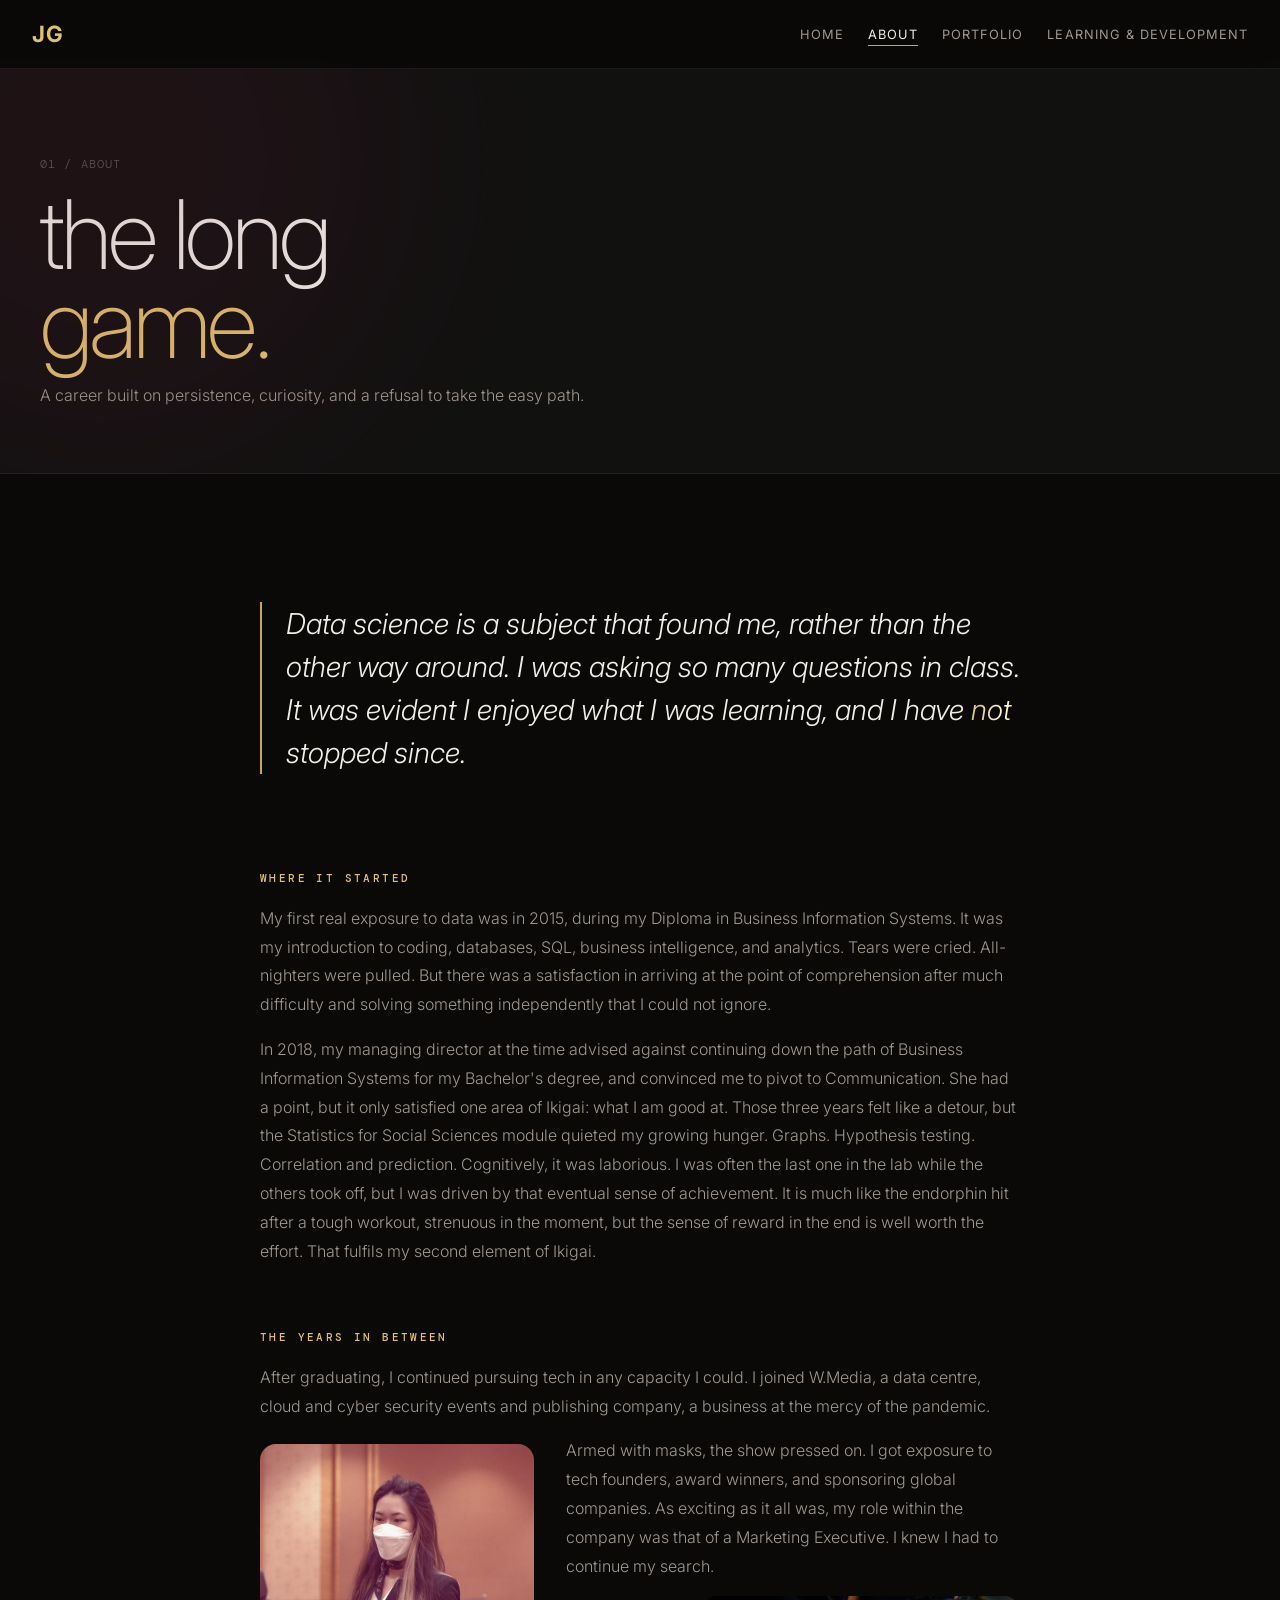
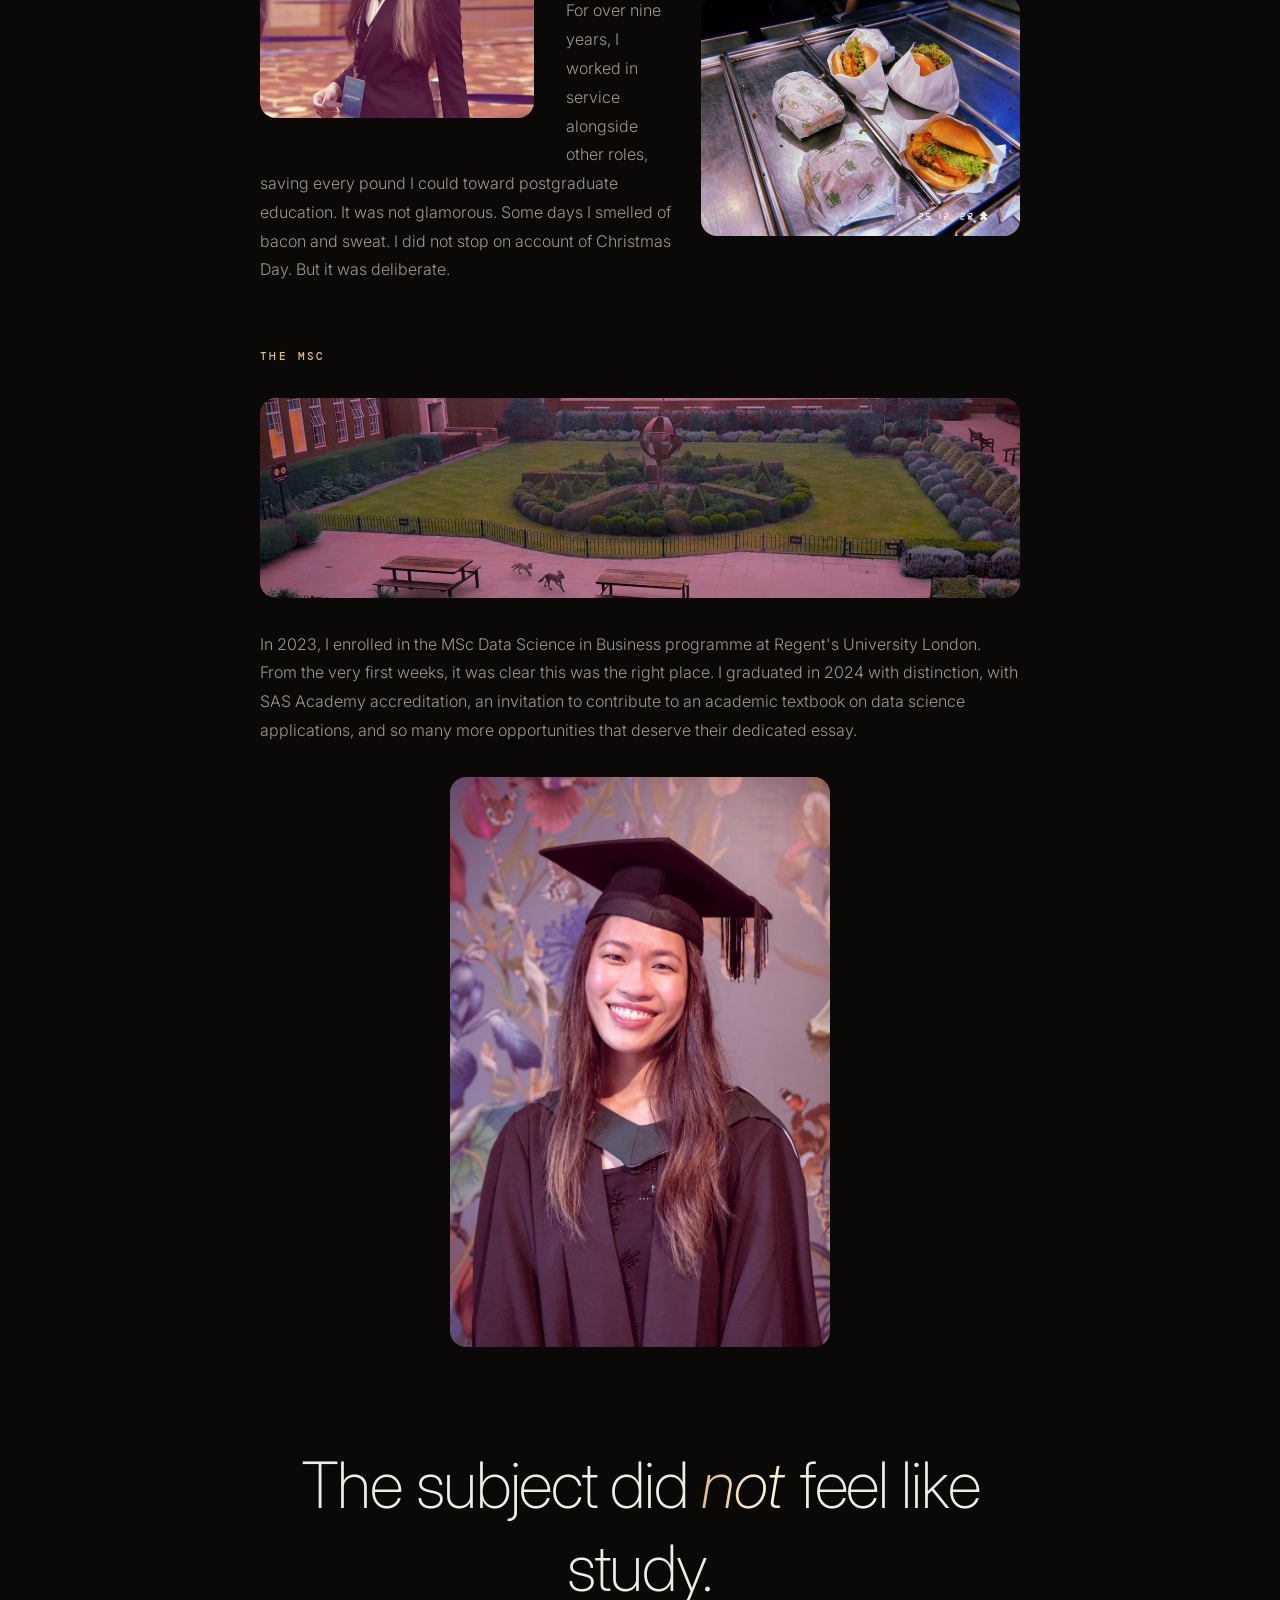
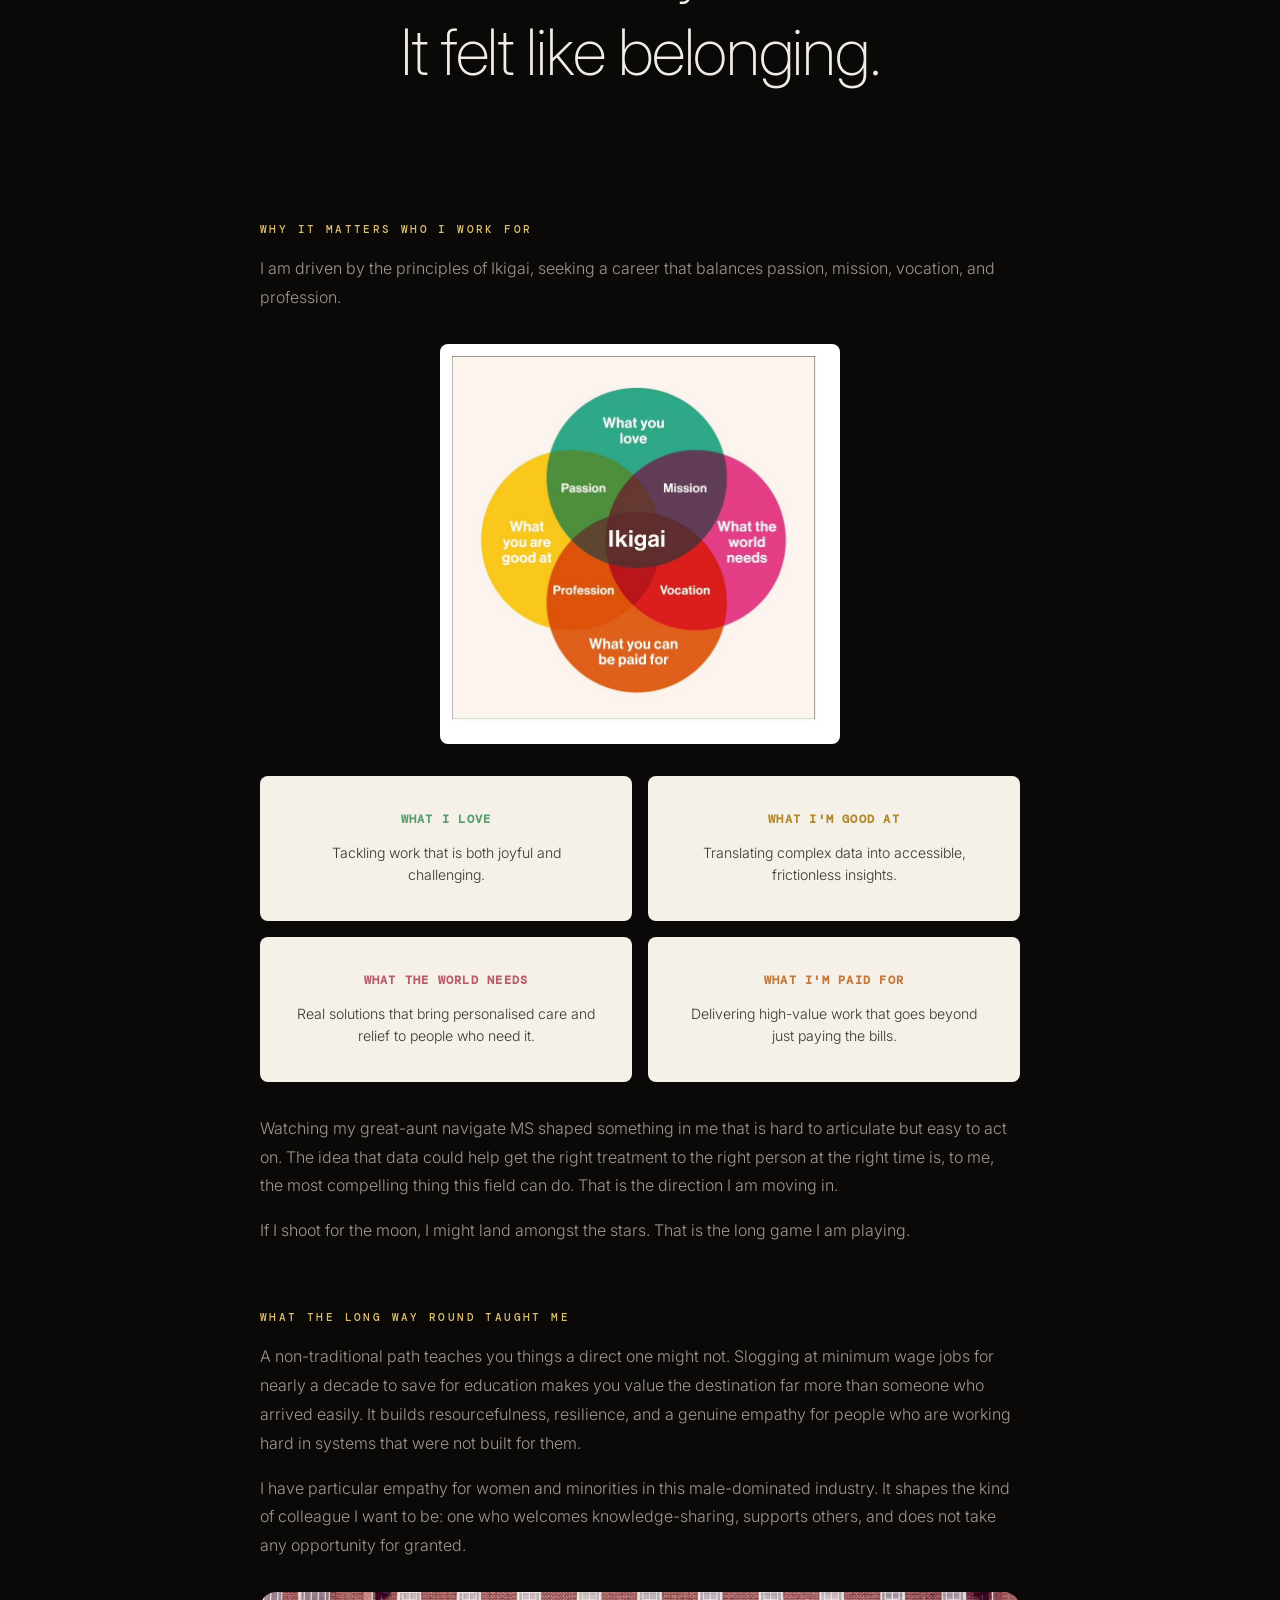
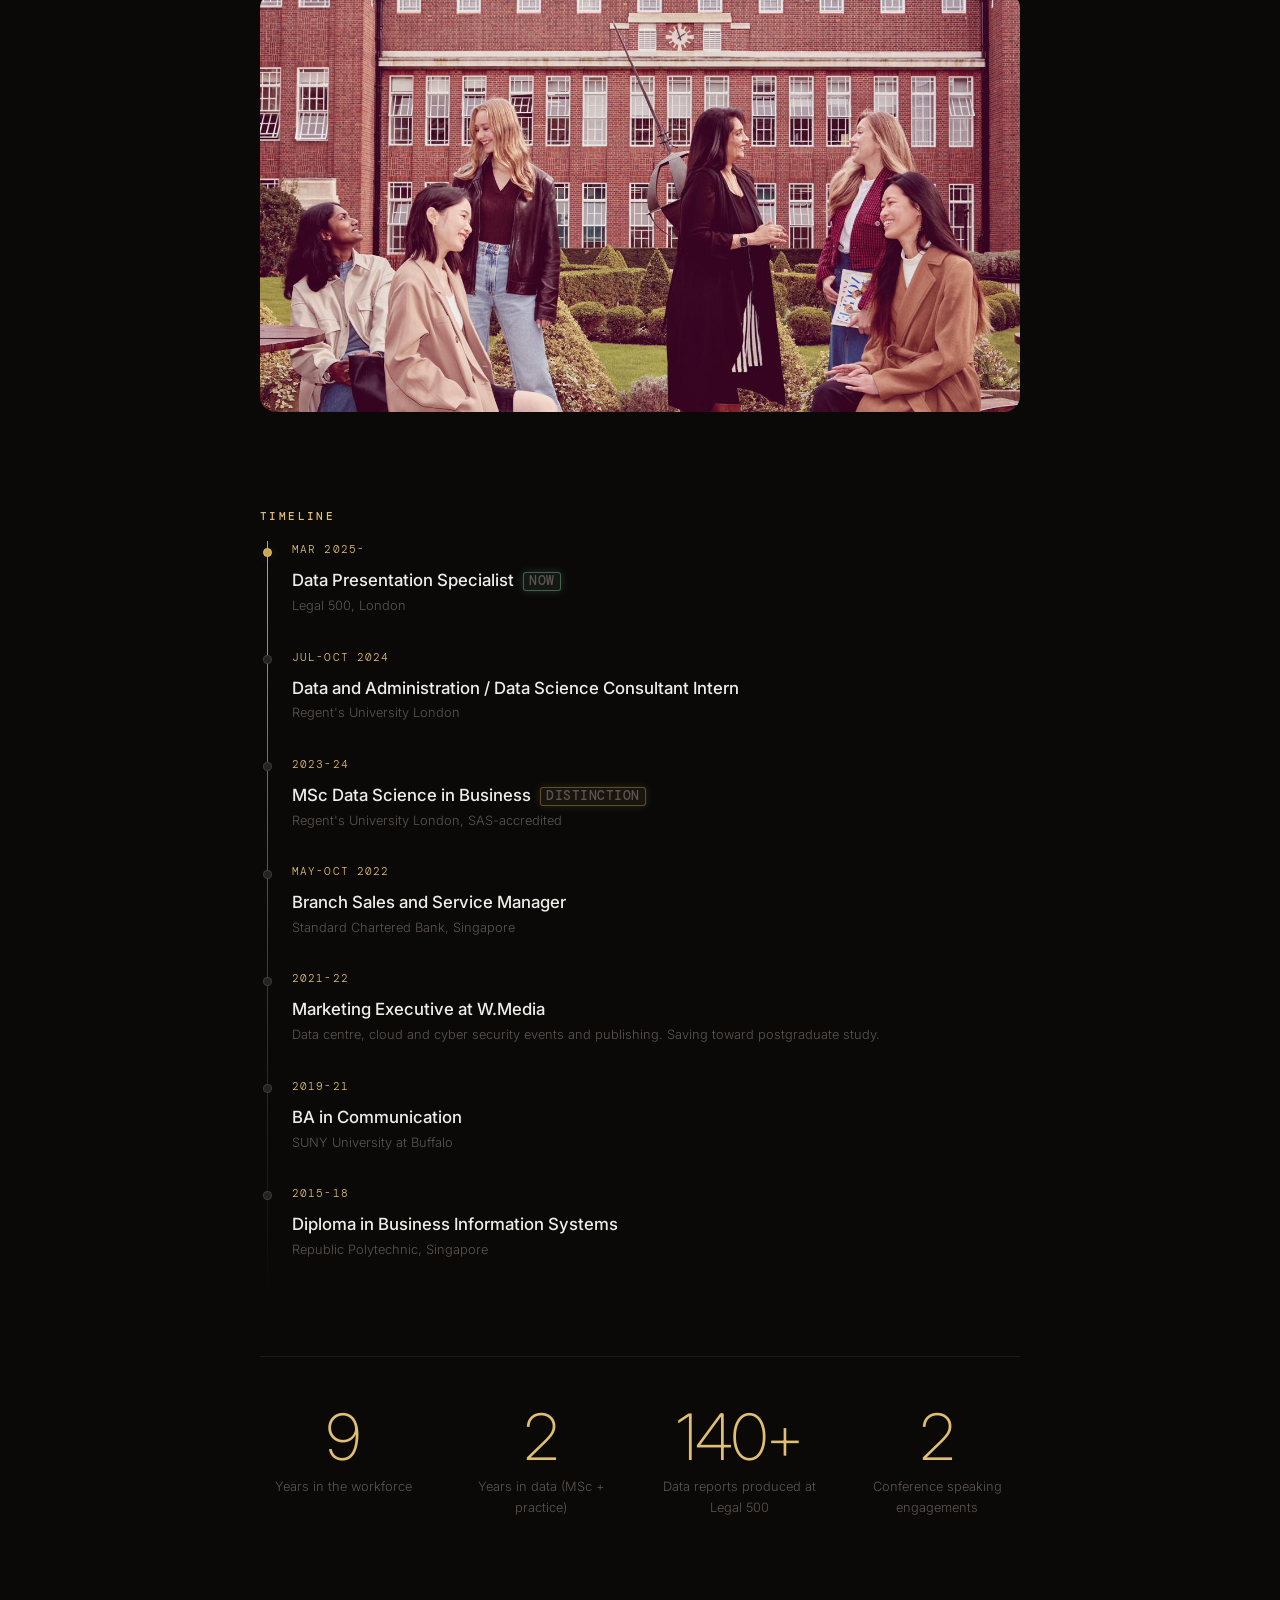
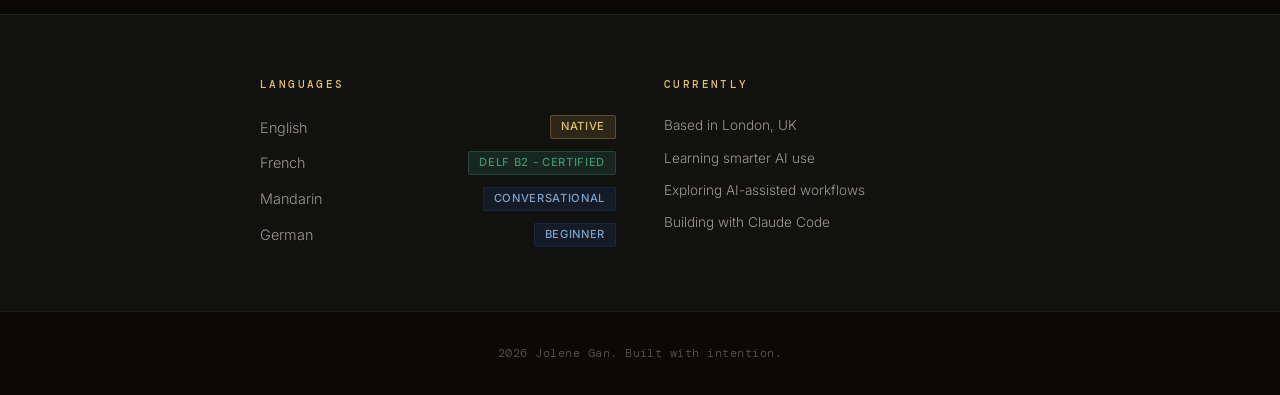
==== about.html @ 8e738ce3 "Restyle About page: cinematic refinements to headings, pull quote, timeline, stats, and progress bar" ====
<!DOCTYPE html>
<html lang="en">
<head>
  <meta charset="UTF-8" />
  <meta name="viewport" content="width=device-width, initial-scale=1.0" />
  <title>About - Jolene Gan</title>
  <link rel="preconnect" href="https://fonts.googleapis.com" />
  <link rel="preconnect" href="https://fonts.gstatic.com" crossorigin />
  <link href="https://fonts.googleapis.com/css2?family=Inter:wght@300;400;500;600&family=DM+Mono:wght@300;400;500&display=swap" rel="stylesheet" />
  <link rel="stylesheet" href="css/global.css" />
  <link rel="stylesheet" href="css/about.css" />
  <link rel="stylesheet" href="css/animations.css" />
</head>
<body>
  <div class="scroll-progress" id="scrollProgress"></div>
  <nav class="nav">
    <a href="index.html" class="nav-logo">JG</a>
    <ul class="nav-links">
      <li><a href="index.html" class="nav-link">Home</a></li>
      <li><a href="about.html" class="nav-link active">About</a></li>
      <li><a href="portfolio.html" class="nav-link">Portfolio</a></li>
      <li><a href="learning.html" class="nav-link">Learning &amp; Development</a></li>
    </ul>
    <button class="nav-toggle" aria-label="Toggle menu">
      <span></span><span></span><span></span>
    </button>
  </nav>

  <main class="about-main">

    <header class="page-header">
      <div class="page-header-inner">
        <p class="page-eyebrow">01 / About</p>
        <h1 class="page-title">The long<br/><em>game.</em></h1>
        <p class="page-subtitle">A career built on persistence, curiosity, and a refusal to take the easy path.</p>
      </div>
    </header>

    <section class="story">
      <div class="story-inner">

        <div class="story-block story-block--lead">
          <p class="story-text story-text--large">
            Data science is a subject that found me, rather than the other way around.
            I was asking so many questions in class. It was evident I enjoyed what I was learning,
            and I have <em class="story-em story-em--shimmer">not</em> stopped since.
          </p>
        </div>

        <div class="story-block">
          <div class="story-label">Where it started</div>
          <p class="story-text">
            My first real exposure to data was in 2015, during my Diploma in Business Information Systems. It was my introduction to coding, databases, SQL,
            business intelligence, and analytics. Tears were cried. All-nighters were pulled. But there
            was a satisfaction in arriving at the point of comprehension after much difficulty and solving
            something independently that I could not ignore.
          </p>
          <p class="story-text">
            In 2018, my managing director at the time advised against continuing down the path of
            Business Information Systems for my Bachelor's degree, and convinced me to pivot to
            Communication. She had a point, but it only satisfied one area of Ikigai: what I am good at.
            Those three years felt like a detour, but the Statistics for Social Sciences module quieted my
            growing hunger. <span class="text-wave"><span class="tw-word"><span style="--i:0">G</span><span style="--i:1">r</span><span style="--i:2">a</span><span style="--i:3">p</span><span style="--i:4">h</span><span style="--i:5">s</span><span style="--i:6">.</span></span> <span class="tw-word"><span style="--i:7">H</span><span style="--i:8">y</span><span style="--i:9">p</span><span style="--i:10">o</span><span style="--i:11">t</span><span style="--i:12">h</span><span style="--i:13">e</span><span style="--i:14">s</span><span style="--i:15">i</span><span style="--i:16">s</span></span> <span class="tw-word"><span style="--i:17">t</span><span style="--i:18">e</span><span style="--i:19">s</span><span style="--i:20">t</span><span style="--i:21">i</span><span style="--i:22">n</span><span style="--i:23">g</span><span style="--i:24">.</span></span> <span class="tw-word"><span style="--i:25">C</span><span style="--i:26">o</span><span style="--i:27">r</span><span style="--i:28">r</span><span style="--i:29">e</span><span style="--i:30">l</span><span style="--i:31">a</span><span style="--i:32">t</span><span style="--i:33">i</span><span style="--i:34">o</span><span style="--i:35">n</span></span> <span class="tw-word"><span style="--i:36">a</span><span style="--i:37">n</span><span style="--i:38">d</span></span> <span class="tw-word"><span style="--i:39">p</span><span style="--i:40">r</span><span style="--i:41">e</span><span style="--i:42">d</span><span style="--i:43">i</span><span style="--i:44">c</span><span style="--i:45">t</span><span style="--i:46">i</span><span style="--i:47">o</span><span style="--i:48">n</span><span style="--i:49">.</span></span></span> Cognitively, it was
            laborious. I was often the last one in the lab while the others took off, but I was driven
            by that eventual sense of achievement. It is much like the endorphin hit after a tough
            workout, strenuous in the moment, but the sense of reward in the end is well worth the effort.
            That fulfils my second element of Ikigai.
          </p>
        </div>

        <div class="story-block">
          <div class="story-label">The years in between</div>
          <p class="story-text">
            After graduating, I continued pursuing tech in any capacity I could. I joined W.Media,
            a data centre, cloud and cyber security events and publishing company, a business at the
            mercy of the pandemic.
          </p>

          <figure class="story-img story-img--half story-img--left">
            <img src="media/about/ls8-datacenter-summit.jpg"
                 alt="Jolene Gan at a data centre summit, wearing a mask, 2021" />
          </figure>

          <p class="story-text">
            Armed with masks, the show pressed on. I got exposure to tech founders, award winners,
            and sponsoring global companies. As exciting as it all was, my role within the company
            was that of a Marketing Executive. I knew I had to continue my search.
          </p>
          <figure class="story-img story-img--natural">
            <img src="media/about/ls9-shake-shack.jpg"
                 alt="Shake Shack burgers on display in the window" />
          </figure>
          <p class="story-text">
            For over nine years, I worked in service alongside other roles, saving every pound I could
            toward postgraduate education. It was not glamorous. Some days I smelled of bacon and sweat.
            I did not stop on account of Christmas Day. But it was deliberate.
          </p>
        </div>

        <div class="story-block">
          <div class="story-label">The MSc</div>

          <figure class="story-img story-img--full story-img--campus">
            <img src="media/about/ls10-regents-foxes.png"
                 alt="Regent's University London campus" />
          </figure>

          <p class="story-text">
            In 2023, I enrolled in the MSc Data Science in Business programme at Regent's University
            London. From the very first weeks, it was clear this was the right place. I graduated in
            2024 with distinction, with SAS Academy accreditation, an invitation to contribute to an
            academic textbook on data science applications, and so many more opportunities that deserve
            their dedicated essay.
          </p>

          <figure class="story-img story-img--portrait story-img--center">
            <img src="media/about/ls6-graduation.png"
                 alt="Jolene Gan at graduation, Regent's University London" />
          </figure>

          <p class="story-text story-text--pull">
            The subject did <em class="story-em story-em--shimmer">not</em> feel like study.<br/>
            It felt like belonging.
          </p>
        </div>

        <div class="story-block">
          <div class="story-label">Why it matters who I work for</div>
          <p class="story-text">
            I am driven by the principles of Ikigai, seeking a career that balances passion, mission,
            vocation, and profession.
          </p>

          <figure class="story-img story-img--diagram">
            <img src="media/about/ls7-ikigai.png"
                 alt="Ikigai venn diagram: the intersection of what you love, what you are good at, what the world needs, and what you can be paid for" />
          </figure>

          <div class="ikigai-grid">
            <div class="ikigai-item">
              <span class="ikigai-label">What I love</span>
              <span class="ikigai-desc">Tackling work that is both joyful and challenging.</span>
            </div>
            <div class="ikigai-item">
              <span class="ikigai-label">What I'm good at</span>
              <span class="ikigai-desc">Translating complex data into accessible, frictionless insights.</span>
            </div>
            <div class="ikigai-item">
              <span class="ikigai-label">What the world needs</span>
              <span class="ikigai-desc">Real solutions that bring personalised care and relief to people who need it.</span>
            </div>
            <div class="ikigai-item">
              <span class="ikigai-label">What I'm paid for</span>
              <span class="ikigai-desc">Delivering high-value work that goes beyond just paying the bills.</span>
            </div>
          </div>

          <p class="story-text">
            Watching my great-aunt navigate MS shaped something in me that is hard to articulate but
            easy to act on. The idea that data could help get the right treatment to the right person
            at the right time is, to me, the most compelling thing this field can do. That is the
            direction I am moving in.
          </p>
          <p class="story-text">
            If I shoot for the moon, I might land amongst the stars. That is the long game I am playing.
          </p>
        </div>

        <div class="story-block">
          <div class="story-label">What the long way round taught me</div>
          <p class="story-text">
            A non-traditional path teaches you things a direct one might not. Slogging at minimum wage
            jobs for nearly a decade to save for education makes you value the destination far more than
            someone who arrived easily. It builds resourcefulness, resilience, and a genuine empathy for
            people who are working hard in systems that were not built for them.
          </p>
          <p class="story-text">
            I have particular empathy for women and minorities in this male-dominated industry. It shapes
            the kind of colleague I want to be: one who welcomes knowledge-sharing, supports others, and
            does not take any opportunity for granted.
          </p>

          <figure class="story-img story-img--full">
            <img src="media/about/ls5-lifestyle-group.jpg"
                 alt="Jolene Gan with colleagues at Regent's University London" />
          </figure>
        </div>

        <!-- Timeline -->
        <div class="story-block">
          <div class="story-label">Timeline</div>
          <div class="timeline">
            <div class="timeline-item timeline-item--current">
              <span class="timeline-year">Mar 2025-</span>
              <div class="timeline-content">
                <strong>Data Presentation Specialist <span class="timeline-badge timeline-badge--now">now</span></strong>
                <span>Legal 500, London</span>
              </div>
            </div>
            <div class="timeline-item">
              <span class="timeline-year">Jul-Oct 2024</span>
              <div class="timeline-content">
                <strong>Data and Administration / Data Science Consultant Intern</strong>
                <span>Regent's University London</span>
              </div>
            </div>
            <div class="timeline-item">
              <span class="timeline-year">2023-24</span>
              <div class="timeline-content">
                <strong>MSc Data Science in Business <span class="timeline-badge timeline-badge--distinction">distinction</span></strong>
                <span>Regent's University London, SAS-accredited</span>
              </div>
            </div>
            <div class="timeline-item">
              <span class="timeline-year">May-Oct 2022</span>
              <div class="timeline-content">
                <strong>Branch Sales and Service Manager</strong>
                <span>Standard Chartered Bank, Singapore</span>
              </div>
            </div>
            <div class="timeline-item">
              <span class="timeline-year">2021-22</span>
              <div class="timeline-content">
                <strong>Marketing Executive at W.Media</strong>
                <span>Data centre, cloud and cyber security events and publishing. Saving toward postgraduate study.</span>
              </div>
            </div>
            <div class="timeline-item">
              <span class="timeline-year">2019-21</span>
              <div class="timeline-content">
                <strong>BA in Communication</strong>
                <span>SUNY University at Buffalo</span>
              </div>
            </div>
            <div class="timeline-item">
              <span class="timeline-year">2015-18</span>
              <div class="timeline-content">
                <strong>Diploma in Business Information Systems</strong>
                <span>Republic Polytechnic, Singapore</span>
              </div>
            </div>
          </div>
        </div>

        <!-- Stats -->
        <div class="about-stats">
          <div class="stat">
            <span class="stat-num">9</span>
            <span class="stat-label">Years in the workforce</span>
          </div>
          <div class="stat">
            <span class="stat-num">2</span>
            <span class="stat-label">Years in data (MSc + practice)</span>
          </div>
          <div class="stat">
            <span class="stat-num">140+</span>
            <span class="stat-label">Data reports produced at Legal 500</span>
          </div>
          <div class="stat">
            <span class="stat-num">2</span>
            <span class="stat-label">Conference speaking engagements</span>
          </div>
        </div>

      </div>
    </section>

    <!-- Languages and Currently -->
    <section class="currently">
      <div class="currently-inner">
        <div class="currently-col">
          <h3 class="currently-title">Languages</h3>
          <ul class="lang-list">
            <li><span class="lang-name">English</span><span class="lang-level tag tag--gold">Native</span></li>
            <li><span class="lang-name">French</span><span class="lang-level tag tag--green lang-tooltip" data-tooltip="Diploma pending from Institut Français">DELF B2 - certified</span></li>
            <li><span class="lang-name">Mandarin</span><span class="lang-level tag tag--navy">Conversational</span></li>
            <li><span class="lang-name">German</span><span class="lang-level tag tag--navy">Beginner</span></li>
          </ul>
        </div>
        <div class="currently-col">
          <h3 class="currently-title">Currently</h3>
          <ul class="currently-list">
            <li>Based in London, UK</li>
            <li>Learning smarter AI use</li>
            <li>Exploring AI-assisted workflows</li>
            <li>Building with Claude Code</li>
          </ul>
        </div>
      </div>
    </section>

  </main>

  <footer class="footer">
    <p>2026 Jolene Gan. Built with intention.</p>
  </footer>

  <button id="returnToTop" aria-label="Return to top">↑</button>
  <script src="js/main.js"></script>
  <script>
    (function () {
      var bar = document.getElementById('scrollProgress');
      function updateProgress() {
        var scrollTop = window.scrollY || document.documentElement.scrollTop;
        var scrollHeight = document.documentElement.scrollHeight - document.documentElement.clientHeight;
        var pct = scrollHeight > 0 ? (scrollTop / scrollHeight) * 100 : 0;
        bar.style.width = pct + '%';
      }
      window.addEventListener('scroll', updateProgress, { passive: true });
      updateProgress();
    })();
  </script>
</body>
</html>
---- css/global.css ----
/* ============================================================
   JOLENE GAN - DESIGN SYSTEM
   Palette: Ruler Archetype
   Dark mode · Burgundy primary · Gold accent · Forest green tag
   ============================================================ */

:root {
  /* Core palette */
  --black:       #0a0908;
  --surface:     #111110;
  --surface-2:   #1a1917;
  --surface-3:   #242320;
  --border:      rgba(255,255,255,0.07);
  --border-mid:  rgba(255,255,255,0.12);

  /* Brand */
  --burgundy:    #7d1d3f;
  --burgundy-light: #a3274f;
  --burgundy-glow: rgba(125,29,63,0.25);
  --gold:        #c9a84c;
  --gold-light:  #e0c070;
  --gold-glow:   rgba(201,168,76,0.18);
  --green:       #2d6a4f;
  --green-light: #40916c;
  --navy:        #1b2a4a;

  /* Text */
  --text-primary:   #f0ede8;     /* warm cream */
  --text-secondary: #a09890;
  --text-muted:     #5c5550;
  --text-accent:    var(--gold-light);

  /* Typography */
  --font-display: 'Inter', system-ui, sans-serif;
  --font-body:    'Inter', system-ui, sans-serif;
  --font-mono:    'DM Mono', 'Courier New', monospace;

  /* Spacing scale */
  --sp-1: 0.25rem;
  --sp-2: 0.5rem;
  --sp-3: 0.75rem;
  --sp-4: 1rem;
  --sp-6: 1.5rem;
  --sp-8: 2rem;
  --sp-12: 3rem;
  --sp-16: 4rem;
  --sp-24: 6rem;

  /* Radius */
  --r-sm: 4px;
  --r-md: 8px;
  --r-lg: 16px;
  --r-xl: 24px;

  /* Transitions */
  --ease: cubic-bezier(0.4, 0, 0.2, 1);
  --t-fast: 150ms;
  --t-mid: 280ms;
  --t-slow: 500ms;
}

/* ── Reset ── */
*, *::before, *::after { box-sizing: border-box; margin: 0; padding: 0; }

html {
  scroll-behavior: smooth;
  -webkit-text-size-adjust: 100%;
}

body {
  background: var(--black);
  color: var(--text-primary);
  font-family: var(--font-body);
  font-size: 1rem;
  line-height: 1.6;
  font-weight: 300;
  overflow-x: hidden;
}

img, video { max-width: 100%; display: block; }
a { color: inherit; text-decoration: none; }
ul { list-style: none; }
button { cursor: pointer; border: none; background: none; font-family: inherit; }

/* ── Typography ── */
h1, h2, h3, h4 {
  font-family: var(--font-display);
  font-weight: 300;
  line-height: 1.1;
  letter-spacing: -0.03em;
  text-transform: lowercase;
}

/* ── Scrollbar ── */
::-webkit-scrollbar { width: 4px; }
::-webkit-scrollbar-track { background: var(--black); }
::-webkit-scrollbar-thumb { background: var(--burgundy); border-radius: 2px; }

/* ── Navigation ── */
.nav {
  position: fixed;
  top: 0; left: 0; right: 0;
  z-index: 100;
  display: flex;
  align-items: center;
  justify-content: space-between;
  padding: var(--sp-4) var(--sp-8);
  background: rgba(10, 9, 8, 0.85);
  backdrop-filter: blur(16px);
  -webkit-backdrop-filter: blur(16px);
  border-bottom: 1px solid var(--border);
}

.nav-logo {
  font-family: var(--font-display);
  font-size: 1.4rem;
  font-weight: 700;
  color: var(--gold-light);
  letter-spacing: 0.05em;
}

.nav-links {
  display: flex;
  gap: var(--sp-6);
}

.nav-link {
  font-size: 0.8rem;
  font-weight: 400;
  letter-spacing: 0.08em;
  text-transform: uppercase;
  color: var(--text-secondary);
  transition: color var(--t-fast) var(--ease);
  position: relative;
}

.nav-link::after {
  content: '';
  position: absolute;
  bottom: -4px; left: 0; right: 0;
  height: 1px;
  background: var(--gold);
  transform: scaleX(0);
  transform-origin: left;
  transition: transform var(--t-mid) var(--ease);
}

.nav-link:hover,
.nav-link.active {
  color: var(--text-primary);
}
.nav-link:hover::after,
.nav-link.active::after {
  transform: scaleX(1);
}

.nav-toggle {
  display: none;
  flex-direction: column;
  gap: 5px;
  padding: var(--sp-2);
}
.nav-toggle span {
  display: block;
  width: 22px;
  height: 1.5px;
  background: var(--text-primary);
  transition: transform var(--t-mid) var(--ease), opacity var(--t-mid) var(--ease);
}

/* ── Buttons ── */
.btn {
  display: inline-flex;
  align-items: center;
  gap: var(--sp-2);
  padding: var(--sp-3) var(--sp-6);
  font-family: var(--font-body);
  font-size: 0.82rem;
  font-weight: 500;
  letter-spacing: 0.06em;
  text-transform: uppercase;
  border-radius: var(--r-sm);
  transition: all var(--t-mid) var(--ease);
}

.btn--primary {
  background: var(--burgundy);
  color: var(--text-primary);
  border: 1px solid var(--burgundy-light);
}
.btn--primary:hover {
  background: var(--burgundy-light);
  box-shadow: 0 0 24px var(--burgundy-glow);
  transform: translateY(-1px);
}

.btn--ghost {
  background: transparent;
  color: var(--text-secondary);
  border: 1px solid var(--border-mid);
}
.btn--ghost:hover {
  color: var(--text-primary);
  border-color: var(--gold);
  box-shadow: 0 0 16px var(--gold-glow);
  transform: translateY(-1px);
}

/* ── Section utilities ── */
.section-header {
  display: flex;
  align-items: baseline;
  justify-content: space-between;
  margin-bottom: var(--sp-8);
}

.section-title {
  font-family: var(--font-display);
  font-size: clamp(1.4rem, 3vw, 1.9rem);
  font-weight: 300;
  color: var(--text-primary);
  letter-spacing: -0.02em;
  text-transform: lowercase;
}

.section-title::after {
  content: '.';
  color: var(--gold);
}

.section-link {
  font-size: 0.78rem;
  letter-spacing: 0.06em;
  text-transform: uppercase;
  color: var(--text-muted);
  border-bottom: 1px solid transparent;
  transition: color var(--t-fast), border-color var(--t-fast);
}
.section-link:hover {
  color: var(--gold-light);
  border-color: var(--gold-light);
}

/* ── Tag / chip ── */
.tag {
  display: inline-block;
  padding: 2px 10px;
  font-size: 0.7rem;
  font-weight: 500;
  letter-spacing: 0.06em;
  text-transform: uppercase;
  border-radius: 2px;
}
.tag--green  { background: rgba(45,106,79,0.25); color: var(--green-light); border: 1px solid rgba(64,145,108,0.3); }
.tag--gold   { background: rgba(201,168,76,0.15); color: var(--gold-light); border: 1px solid rgba(201,168,76,0.3); }
.tag--red    { background: rgba(125,29,63,0.25); color: var(--burgundy-light); border: 1px solid rgba(163,39,79,0.3); }
.tag--navy   { background: rgba(27,42,74,0.4); color: #7da3c8; border: 1px solid rgba(27,42,74,0.8); }

/* ── Footer ── */
.footer {
  text-align: center;
  padding: var(--sp-8);
  font-size: 0.75rem;
  color: var(--text-muted);
  border-top: 1px solid var(--border);
  font-family: var(--font-mono);
  letter-spacing: 0.04em;
}

/* ── Divider ── */
.divider {
  height: 1px;
  background: linear-gradient(90deg, transparent, var(--border-mid), transparent);
  margin: var(--sp-16) 0;
}

/* ── Mobile nav ── */
@media (max-width: 768px) {
  .nav-links {
    display: none;
    position: fixed;
    top: 60px; left: 0; right: 0;
    height: calc(100dvh - 60px);
    background: transparent;
    flex-direction: column;
    align-items: center;
    justify-content: flex-start;
    padding-top: 12px;
    gap: 16px;
    z-index: 99;
  }
  .nav-links.open { display: flex; }
  .nav-toggle { display: flex; }

  /* 3D pill buttons for mobile nav links */
  .nav-links .nav-link {
    font-size: 0.9rem;
    font-weight: 500;
    letter-spacing: 0.06em;
    text-transform: uppercase;
    color: #f5f0e8;
    background: #7d1d3f;
    border-radius: 8px;
    padding: 10px 28px;
    box-shadow: 0 6px 0 #4a0f25, 0 8px 10px rgba(0,0,0,0.35);
    transition: transform 80ms ease, box-shadow 80ms ease, color 80ms ease;
    display: inline-block;
    text-align: center;
  }
  .nav-links .nav-link::after {
    display: none; /* suppress desktop underline indicator on mobile */
  }
  .nav-links .nav-link:hover {
    color: #f5f0e8;
  }
  .nav-links .nav-link:active {
    transform: translateY(3px);
    box-shadow: 0 3px 0 #4a0f25, 0 4px 6px rgba(0,0,0,0.25);
  }
  .nav-links .nav-link.active {
    display: none;
  }
}

/* ── Return to top button ── */
#returnToTop {
  position: fixed;
  bottom: var(--sp-8);
  right: var(--sp-8);
  width: 40px;
  height: 40px;
  border-radius: 50%;
  background: var(--surface-3);
  border: 1px solid var(--border-mid);
  color: var(--text-secondary);
  font-size: 1rem;
  display: flex;
  align-items: center;
  justify-content: center;
  cursor: pointer;
  z-index: 90;
  opacity: 0;
  transform: translateY(12px);
  transition: opacity var(--t-mid) var(--ease),
              transform var(--t-mid) var(--ease),
              background var(--t-fast),
              border-color var(--t-fast);
  pointer-events: none;
}
#returnToTop.visible {
  opacity: 1;
  transform: translateY(0);
  pointer-events: auto;
}
#returnToTop:hover {
  background: var(--burgundy);
  border-color: var(--burgundy-light);
  color: var(--text-primary);
}


/* ── Footer with lifestyle photo background ── */
.footer--photo {
  position: relative;
  overflow: hidden;
}
.footer--photo::before {
  content: '';
  position: absolute;
  inset: 0;
  background-image: var(--footer-bg);
  background-size: cover;
  background-position: center 60%;
  opacity: 0.14;
  pointer-events: none;
}
.footer--photo > * {
  position: relative;
  z-index: 1;
}
---- css/about.css ----
/* ============================================================
   ABOUT PAGE STYLES
   ============================================================ */

.about-main { padding-top: 60px; }

/* ── Scroll progress bar ── */
.scroll-progress {
  position: fixed;
  top: 0;
  left: 0;
  height: 2px;
  width: 0%;
  background: linear-gradient(90deg, var(--burgundy), var(--gold));
  z-index: 200;
  transition: width 0.1s linear;
}

/* ── Page Header ── */
.page-header {
  padding: var(--sp-24) var(--sp-8) var(--sp-16);
  background: var(--surface);
  border-bottom: 1px solid var(--border);
  position: relative;
  overflow: hidden;
}

.page-header::before {
  content: '';
  position: absolute;
  top: -200px; left: -200px;
  width: 600px; height: 600px;
  border-radius: 50%;
  background: var(--burgundy);
  opacity: 0.12;
  filter: blur(100px);
  pointer-events: none;
}

.page-header-inner {
  max-width: 1200px;
  margin: 0 auto;
}

.page-eyebrow {
  font-family: var(--font-mono);
  font-size: 0.72rem;
  letter-spacing: 0.1em;
  text-transform: uppercase;
  color: var(--text-muted);
  margin-bottom: var(--sp-4);
}

.page-title {
  font-family: var(--font-display);
  font-size: clamp(3.5rem, 8vw, 6rem);
  font-weight: 200;
  line-height: 0.92;
  letter-spacing: -0.04em;
  text-transform: lowercase;
  color: var(--text-primary);
  margin-bottom: var(--sp-4);
}
.page-title em { font-style: normal; font-weight: 200; color: var(--gold-light); }

.page-subtitle {
  font-size: 1rem;
  color: var(--text-secondary);
  font-weight: 300;
}

/* ── Story ── */
.story {
  padding: var(--sp-24) var(--sp-8);
}
.story-inner {
  max-width: 760px;
  margin: 0 auto;
}

.story-block {
  margin-bottom: var(--sp-16);
  animation: fadeUp 0.7s var(--ease) both;
}

.story-label {
  font-family: var(--font-mono);
  font-size: 0.68rem;
  letter-spacing: 0.22em;
  text-transform: uppercase;
  font-weight: 500;
  color: var(--gold-light);
  margin-bottom: var(--sp-4);
}

.story-text {
  font-size: 1rem;
  line-height: 1.8;
  color: var(--text-secondary);
  margin-bottom: var(--sp-4);
}
.story-text:last-child { margin-bottom: 0; }
.story-text em { color: var(--text-primary); font-style: italic; }

.story-text--large {
  font-family: var(--font-display);
  font-size: clamp(1.4rem, 2.5vw, 1.8rem);
  font-weight: 300;
  font-style: italic;
  color: var(--text-primary);
  line-height: 1.5;
  padding-left: var(--sp-6);
  border-left: 2px solid var(--gold);
}

.story-block--lead {
  padding: var(--sp-8) 0;
  margin-bottom: var(--sp-16);
}

/* ── Timeline ── */
.timeline {
  display: flex;
  flex-direction: column;
  gap: 0;
  position: relative;
}

.timeline::before {
  content: '';
  position: absolute;
  left: 7px;
  top: 0; bottom: 0;
  width: 1px;
  background: linear-gradient(to bottom, var(--gold), var(--burgundy) 55%, transparent);
}

.timeline-item {
  display: block;
  padding: 0 0 var(--sp-8) var(--sp-8);
  position: relative;
}

.timeline-item::after {
  content: '';
  position: absolute;
  left: 3px;
  top: 0.4rem;
  width: 9px; height: 9px;
  border-radius: 50%;
  background: var(--surface-3);
  border: 1px solid var(--border-mid);
  z-index: 1;
}

.timeline-item--current::after {
  background: var(--gold);
  border-color: var(--gold-light);
  box-shadow: 0 0 12px var(--gold-glow);
}

.timeline-year {
  display: block;
  font-family: var(--font-mono);
  font-size: 0.7rem;
  color: var(--gold-light);
  text-transform: uppercase;
  letter-spacing: 0.1em;
  white-space: nowrap;
  margin-bottom: var(--sp-2);
}

.timeline-content {
  display: flex;
  flex-direction: column;
  gap: 2px;
}

.timeline-content strong {
  font-size: 1.05rem;
  font-weight: 500;
  color: var(--text-primary);
}

.timeline-content span {
  font-size: 0.8rem;
  color: var(--text-muted);
}

/* ── Stats ── */
.about-stats {
  display: grid;
  grid-template-columns: repeat(4, 1fr);
  gap: var(--sp-8);
  padding-top: var(--sp-12);
  border-top: 1px solid var(--border);
  margin-top: var(--sp-16);
}

.stat {
  display: flex;
  flex-direction: column;
  gap: var(--sp-2);
  text-align: center;
}

.stat-num {
  font-family: var(--font-display);
  font-size: clamp(2.5rem, 6vw, 4rem);
  font-weight: 200;
  letter-spacing: -0.03em;
  color: var(--gold-light);
  line-height: 1;
}

.stat-label {
  font-size: 0.8rem;
  color: var(--text-muted);
}

/* ── Currently ── */
.currently {
  background: var(--surface);
  border-top: 1px solid var(--border);
  padding: var(--sp-16) var(--sp-8);
}

.currently-inner {
  max-width: 760px;
  margin: 0 auto;
  display: grid;
  grid-template-columns: 1fr 1fr;
  gap: var(--sp-12);
}

.currently-title {
  font-family: var(--font-mono);
  font-size: 0.68rem;
  letter-spacing: 0.22em;
  text-transform: uppercase;
  font-weight: 500;
  color: var(--gold-light);
  margin-bottom: var(--sp-6);
}

.lang-list {
  display: flex;
  flex-direction: column;
  gap: var(--sp-3);
}

.lang-list li {
  display: flex;
  align-items: center;
  justify-content: space-between;
}

.lang-name {
  font-size: 0.9rem;
  color: var(--text-secondary);
}

.currently-list {
  display: flex;
  flex-direction: column;
  gap: var(--sp-3);
}

.currently-list li {
  font-size: 0.85rem;
  color: var(--text-secondary);
  line-height: 1.5;
}

.currently-list li.currently-faded {
  color: var(--text-muted);
}

/* ── Responsive ── */
@media (max-width: 600px) {
  .story { padding: var(--sp-12) var(--sp-4); }
  .about-stats { grid-template-columns: 1fr 1fr; }
  .currently-inner { grid-template-columns: 1fr; }
}

/* ── Story images ── */
figure { margin: 0; }   /* remove browser default 40px side margins */
.story-img {
  margin: var(--sp-8) 0;
  border-radius: var(--r-lg);
  overflow: hidden;
}
.story-img img {
  width: 100%;
  height: auto;
  display: block;
}

/* Full-width image */
.story-img--full img {
  max-height: 420px;
  object-fit: cover;
}

/* Campus image: fixed-height cinematic banner */
.story-img--campus {
  height: 200px;
}
.story-img--campus img {
  width: 100%;
  height: 100%;
  object-fit: cover;
  object-position: center center;
}

/* Portrait: narrower, centred */
.story-img--portrait {
  max-width: 380px;
  aspect-ratio: 896 / 1345;   /* content area: 1372px tall minus 27px white strip at bottom */
}
.story-img--center {
  margin-left: auto;
  margin-right: auto;
}
.story-img--portrait img {
  width: 100%;
  height: 100%;
  display: block;
  object-fit: cover;
  object-position: center top;  /* anchor top; white strip at bottom gets clipped */
}

/* Half-width floated */
.story-img--half {
  max-width: 36%;     /* slightly narrower so it pairs with paragraph more neatly */
  margin-top: var(--sp-2);
  margin-bottom: var(--sp-6);
}
.story-img--right {
  float: right;
  margin-left: var(--sp-8);
  clear: right;
}
.story-img--left {
  float: left;
  margin-right: var(--sp-8);
  clear: left;
}
.story-img--half img {
  object-fit: cover;
  max-height: 280px;
}

/* Diagram: constrained and centred, white background matches image */
.story-img--diagram {
  max-width: 400px;
  margin-left: auto;
  margin-right: auto;
  background: #fff;
  border-radius: var(--r-md);
  padding: var(--sp-3);
  overflow: hidden;
}
.story-img--diagram img {
  width: 100%;
  height: auto;
  display: block;
}

/* Clearfix after floated images */
.story-block::after {
  content: '';
  display: table;
  clear: both;
}

/* ── Pull quote ── */
.story-text--pull {
  font-family: var(--font-display);
  font-size: clamp(2rem, 6vw, 4rem);
  font-weight: 200;
  line-height: 1.3;
  letter-spacing: -0.02em;
  color: var(--text-primary);
  text-align: center;
  padding: var(--sp-16) 0;
  margin: var(--sp-10) 0;
}
.story-em {
  font-style: italic;
  color: var(--gold-light, #e0c070) !important;
}

/* ── Ikigai grid ── */
.ikigai-grid {
  display: grid;
  grid-template-columns: 1fr 1fr;
  gap: var(--sp-4);
  margin: var(--sp-8) 0;
}
.ikigai-item {
  background: #f5f0e8;
  border: 2px solid transparent;
  border-radius: var(--r-md);
  padding: var(--sp-8);
  display: flex;
  flex-direction: column;
  gap: var(--sp-3);
  transition: border-color 0.25s ease;
  text-align: center;
}
.ikigai-label {
  font-family: var(--font-mono);
  font-size: 0.78rem;
  font-weight: 600;
  letter-spacing: 0.1em;
  text-transform: uppercase;
}
.ikigai-desc {
  font-size: 0.88rem;
  line-height: 1.6;
  color: #3a3530;
}

/* Per-card accent colours matching the Ikigai diagram */
.ikigai-item:nth-child(1) .ikigai-label { color: #5a9e6e; }
.ikigai-item:nth-child(1):hover         { border-color: #5a9e6e; border-width: 4px; }

.ikigai-item:nth-child(2) .ikigai-label { color: #b08a2a; }
.ikigai-item:nth-child(2):hover         { border-color: #b08a2a; border-width: 4px; }

.ikigai-item:nth-child(3) .ikigai-label { color: #b85c6a; }
.ikigai-item:nth-child(3):hover         { border-color: #b85c6a; border-width: 4px; }

.ikigai-item:nth-child(4) .ikigai-label { color: #c4773a; }
.ikigai-item:nth-child(4):hover         { border-color: #c4773a; border-width: 4px; }

@media (max-width: 600px) {
  .ikigai-grid { grid-template-columns: 1fr; }
  .story-img--half,
  .story-img--natural,
  .story-img--left {
    float: none;
    max-width: 100%;
    margin-left: 0;
    margin-right: 0;
  }
}

/* ── Natural full image: full proportions, no letterbox ── */
.story-img--natural {
  max-width: 42%;     /* proportional to column, text fills the left */
  float: right;
  margin-left: var(--sp-6);
  margin-bottom: var(--sp-2);
  margin-top: 0;
  aspect-ratio: 1269 / 952;   /* content area: 1288px wide minus 19px white strip on right */
}
.story-img--natural img {
  width: 100%;
  height: 100%;
  display: block;
  object-fit: cover;
  object-position: left center; /* anchor left; white strip on right gets clipped */
}

/* ── Language tag tooltip (e.g. DELF B2 pending note) ── */
.lang-tooltip {
  position: relative;
  cursor: default;
}
.lang-tooltip::after {
  content: attr(data-tooltip);
  position: absolute;
  bottom: calc(100% + 6px);
  left: 50%;
  transform: translateX(-50%);
  background: var(--surface-3);
  color: var(--text-muted);
  font-family: var(--font-mono);
  font-size: 0.58rem;
  letter-spacing: 0.04em;
  white-space: nowrap;
  padding: 3px 8px;
  border-radius: var(--r-sm);
  border: 1px solid var(--border);
  opacity: 0;
  pointer-events: none;
  transition: opacity 0.2s ease;
}
.lang-tooltip:hover::after {
  opacity: 1;
}

/* ── Timeline badges ── */
.timeline-badge {
  display: inline-block;
  font-family: var(--font-mono);
  font-size: 0.5rem;
  font-weight: 500;
  letter-spacing: 0.04em;   /* tighter - matches heading tracking */
  text-transform: uppercase;
  line-height: 1;             /* hugs text height exactly */
  padding: 2px 5px;
  border-radius: 3px;
  margin-left: 5px;
  position: relative;
  top: -1px;
}

.timeline-badge--distinction {
  color: var(--gold-light);
  border: 1px solid rgba(201,168,76,0.4);
  background: rgba(201,168,76,0.08);
  box-shadow: 0 0 8px var(--gold-glow);
}

.timeline-badge--now {
  color: #8fcfa0;
  border: 1px solid rgba(143,207,160,0.4);
  background: rgba(143,207,160,0.08);
  box-shadow: 0 0 8px rgba(143,207,160,0.2);
}

/* ── Shimmer text animation ── */
.story-em--shimmer {
  background: linear-gradient(
    90deg,
    var(--gold-light) 0%,
    #fff8e0 40%,
    var(--gold-light) 60%,
    #c9a84c 100%
  );
  background-size: 200% auto;
  -webkit-background-clip: text;
  background-clip: text;
  -webkit-text-fill-color: transparent;
  color: transparent;
  animation: textShimmer 4s linear infinite;
  display: inline-block;
  padding-right: 0.12em;
  margin-right: -0.06em;
}

@keyframes textShimmer {
  0%   { background-position: 200% center; }
  100% { background-position: -200% center; }
}

/* ── Letter wave animation ── */
.text-wave {
  display: inline;
}
.text-wave .tw-word {
  display: inline-block;    /* keeps word together as a unit */
  white-space: nowrap;
}
.text-wave span[style] {
  display: inline-block;
  animation: letterWave 3s ease-in-out infinite;
  animation-delay: calc(var(--i) * 0.06s);
}
@keyframes letterWave {
  0%, 60%, 100% { transform: translateY(0); }
  30%            { transform: translateY(-2px); }
}
---- css/animations.css ----
/* ── Scroll fade-in (appended) ── */
.fade-observe {
  opacity: 0;
  transform: translateY(16px);
  transition: opacity 0.6s var(--ease), transform 0.6s var(--ease);
}
.fade-observe.visible {
  opacity: 1;
  transform: translateY(0);
}
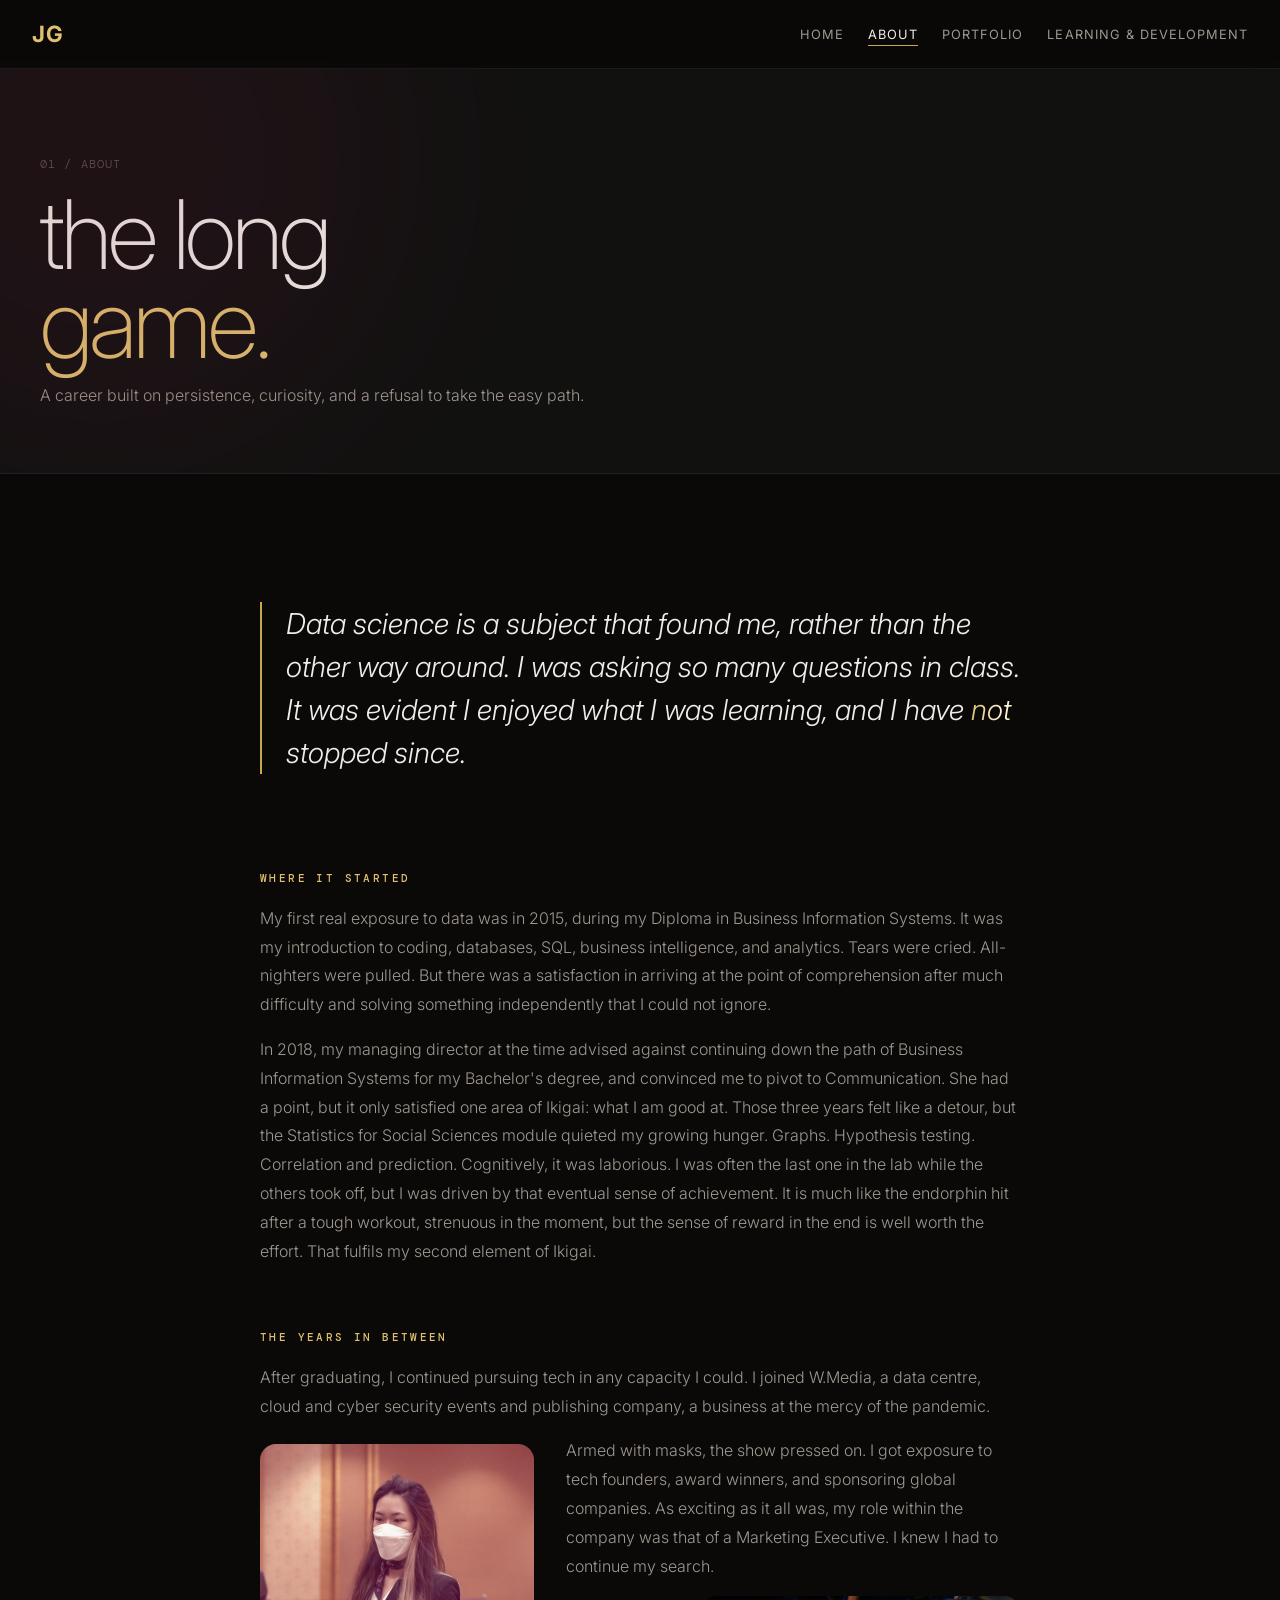
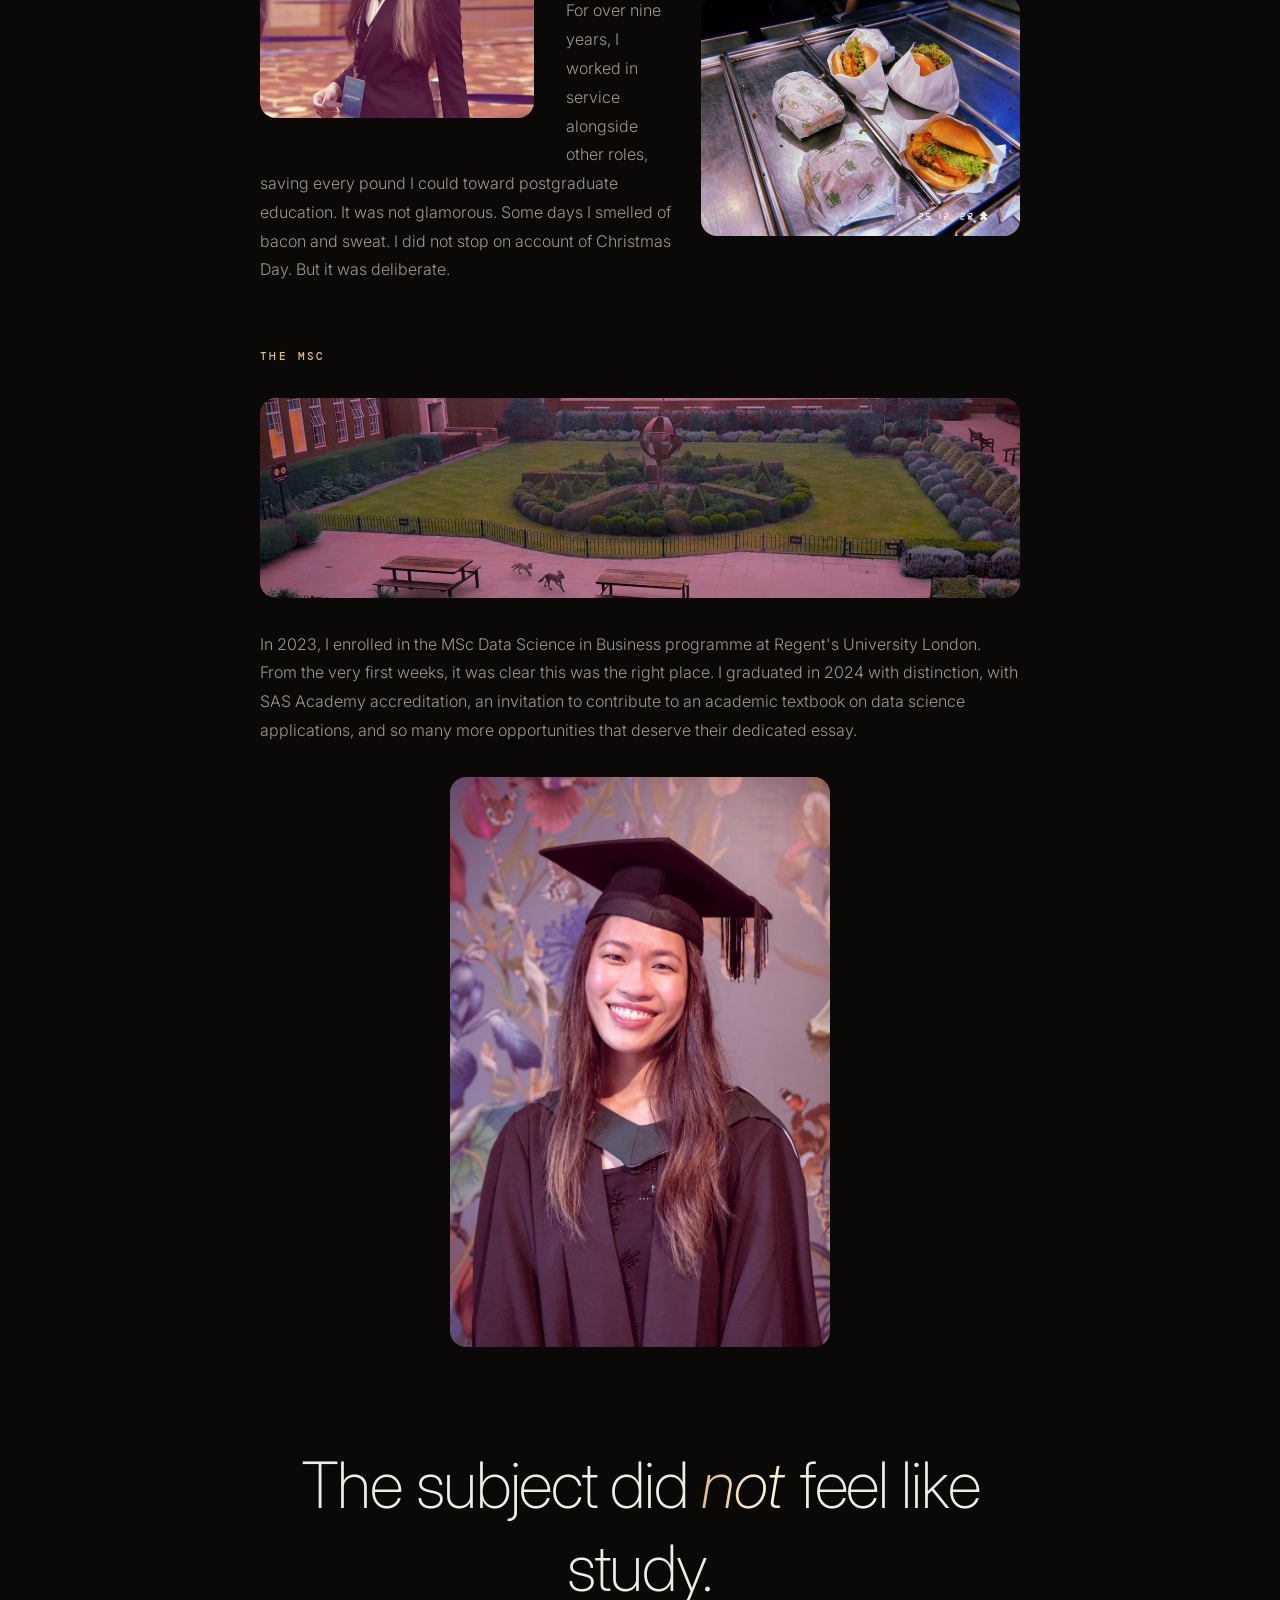
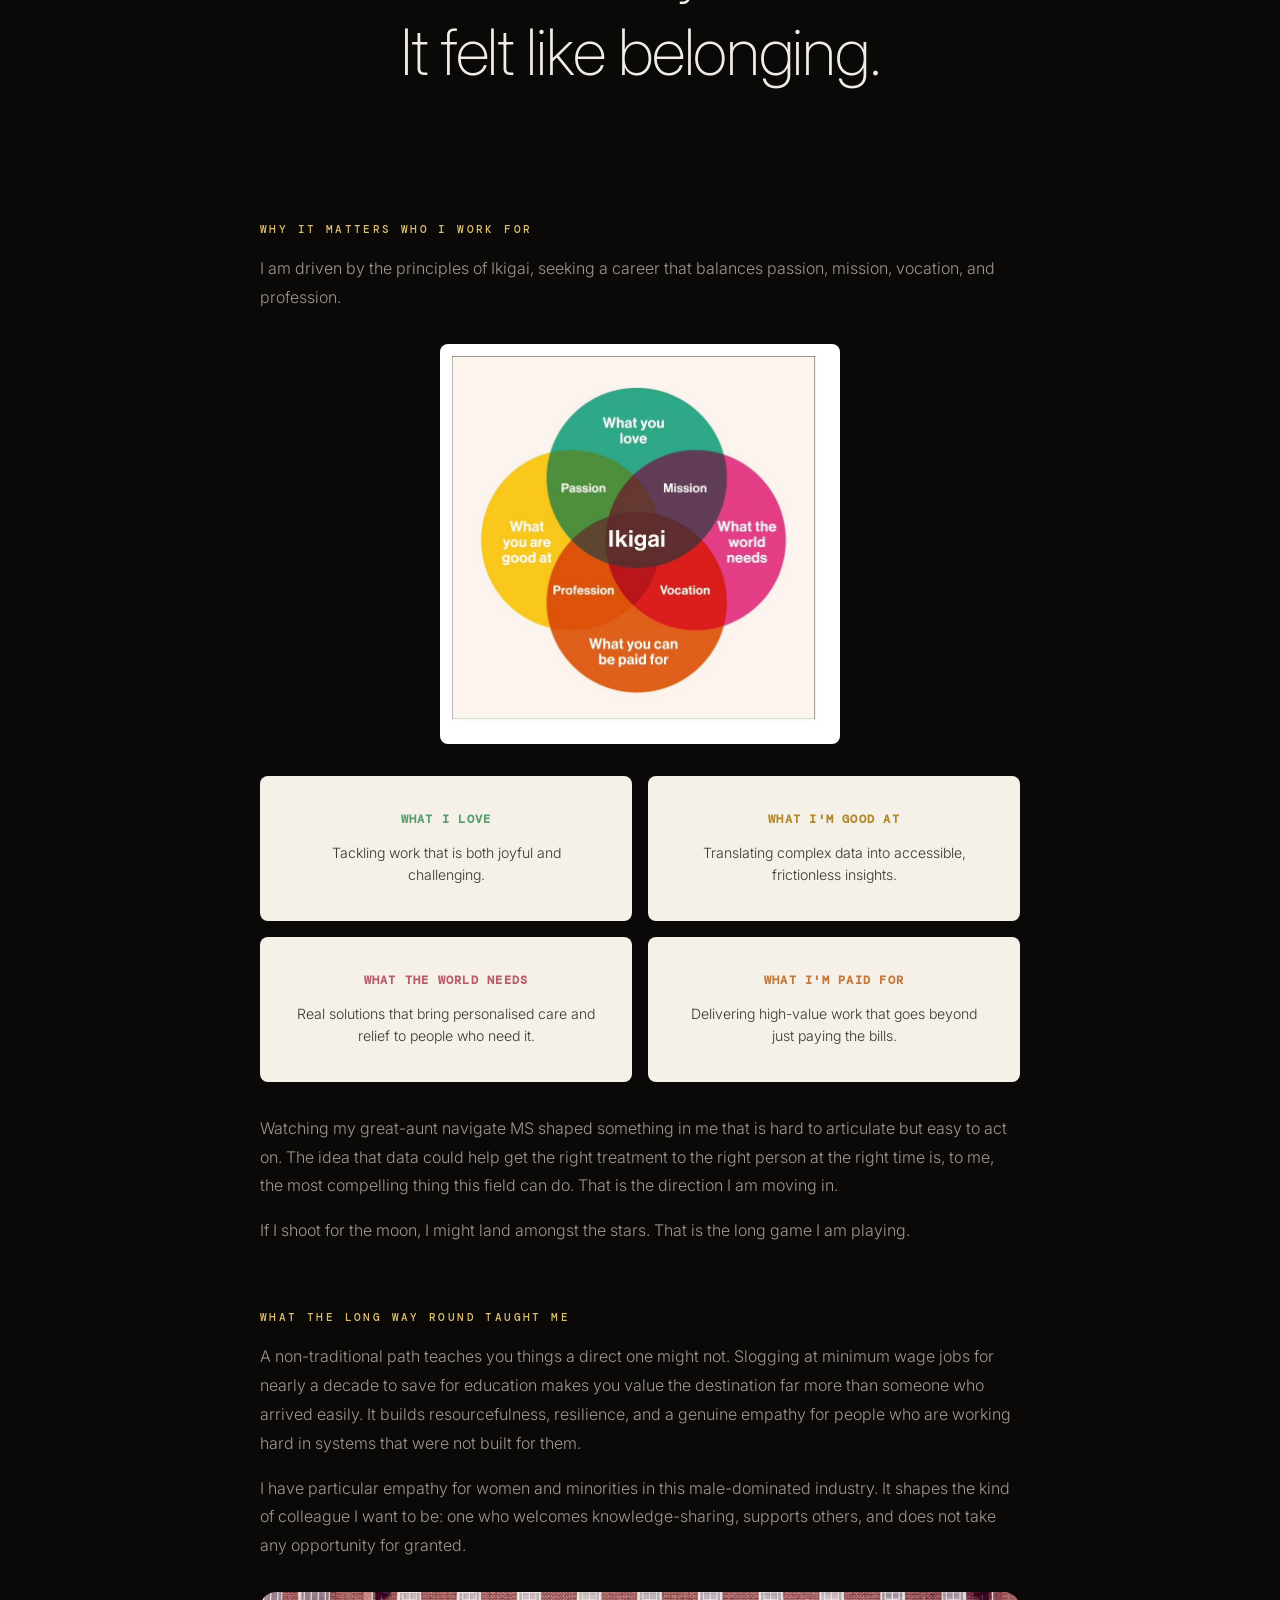
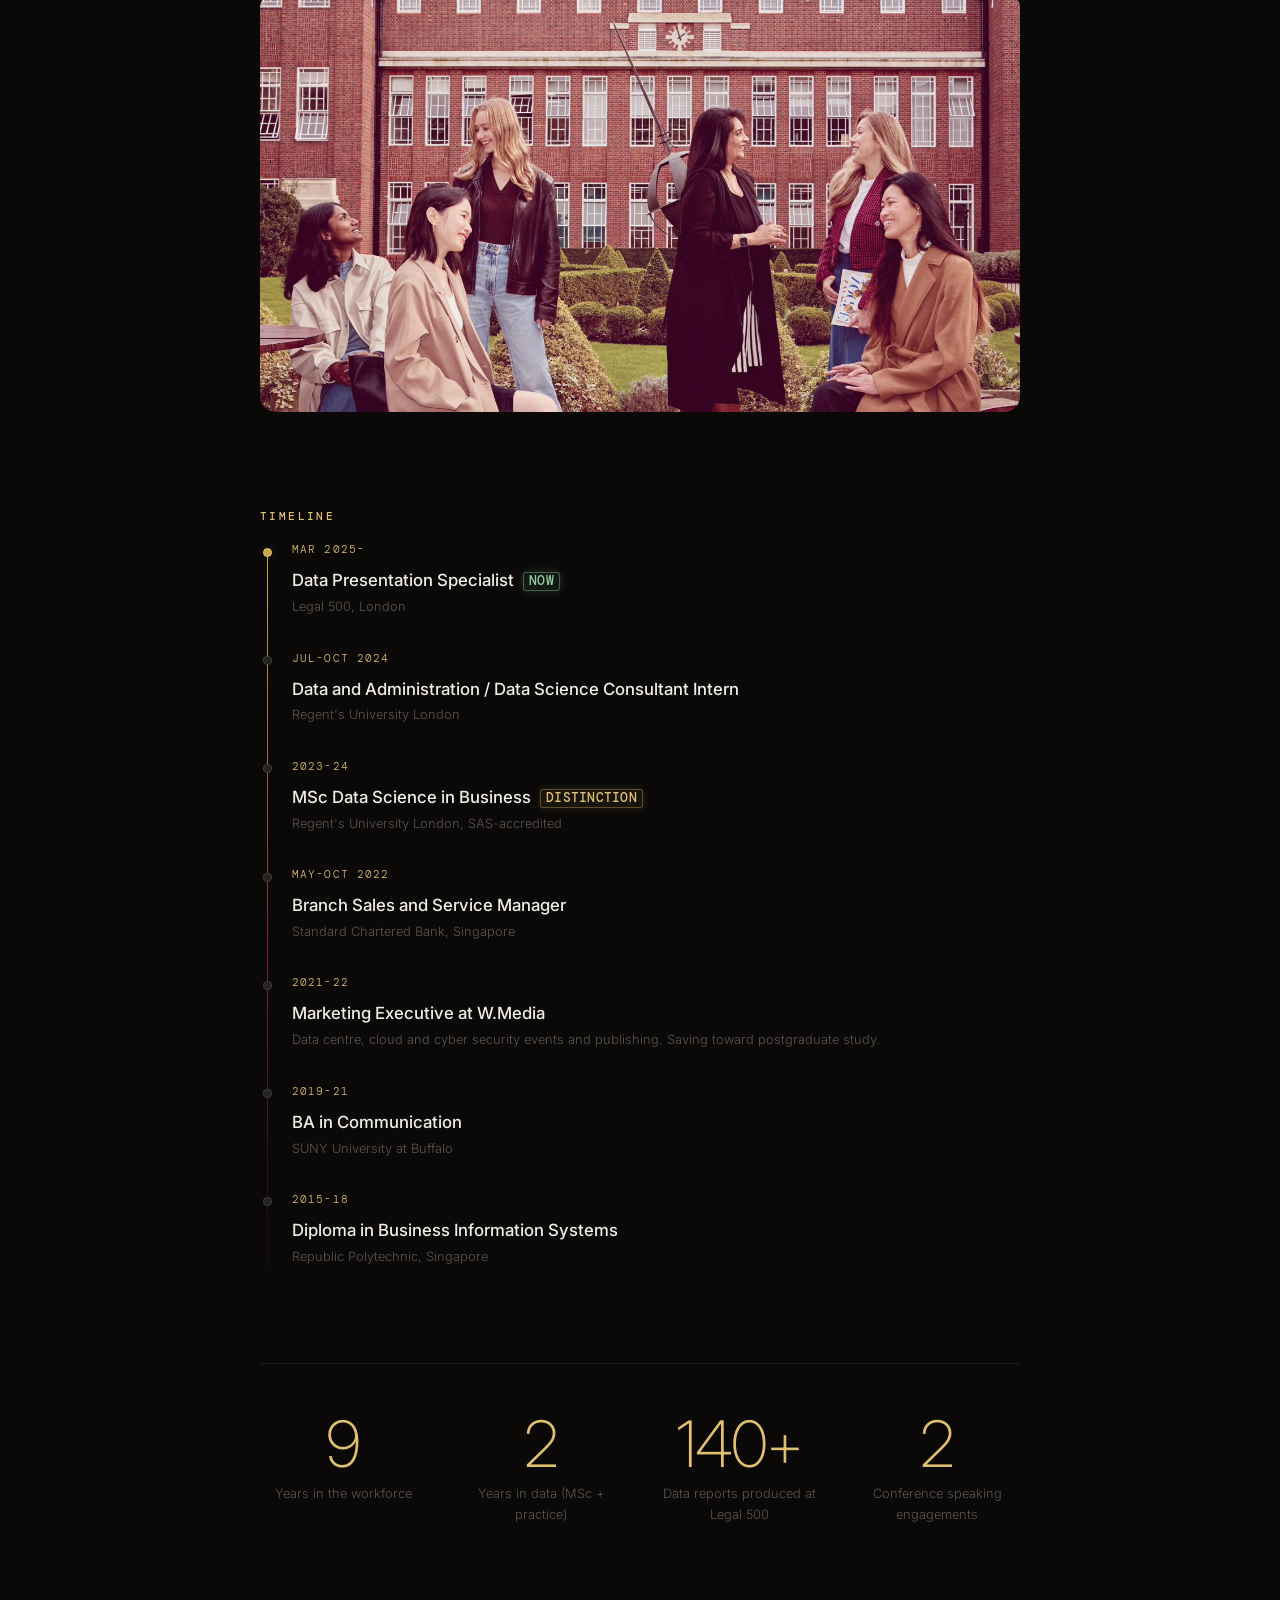
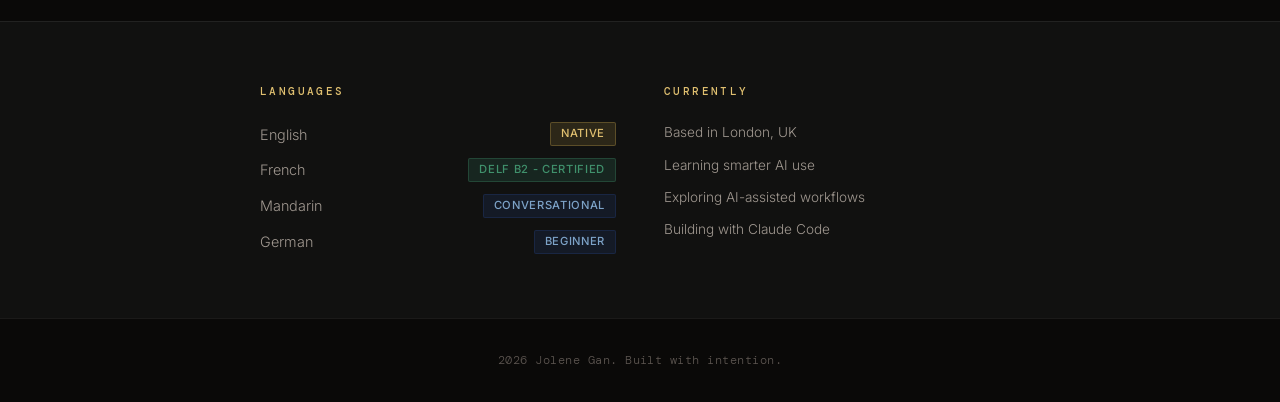
==== commit ffde00b5: "Languages tweak" ====
--- a/about.html
+++ b/about.html
@@ -271,10 +271,10 @@
         <div class="currently-col">
           <h3 class="currently-title">Languages</h3>
           <ul class="lang-list">
-            <li><span class="lang-name">English</span><span class="lang-level tag tag--gold">Native</span></li>
+            <li><span class="lang-name">English</span><span class="lang-level tag tag--gold lang-tooltip" data-tooltip="fluent, main language">Native</span></li>
             <li><span class="lang-name">French</span><span class="lang-level tag tag--green lang-tooltip" data-tooltip="Diploma pending from Institut Français">DELF B2 - certified</span></li>
-            <li><span class="lang-name">Mandarin</span><span class="lang-level tag tag--navy">Conversational</span></li>
-            <li><span class="lang-name">German</span><span class="lang-level tag tag--navy">Beginner</span></li>
+            <li><span class="lang-name">Mandarin</span><span class="lang-level tag tag--navy lang-tooltip" data-tooltip="Intermediate, CEFR B1 equivalent">Conversational</span></li>
+            <li><span class="lang-name">German</span><span class="lang-level tag tag--navy lang-tooltip" data-tooltip="basic level, practised daily">Beginner</span></li>
           </ul>
         </div>
         <div class="currently-col">
--- a/css/global.css
+++ b/css/global.css
@@ -166,6 +166,18 @@
   height: 1.5px;
   background: var(--text-primary);
   transition: transform var(--t-mid) var(--ease), opacity var(--t-mid) var(--ease);
+}
+
+/* ── Scroll progress bar ── */
+.scroll-progress {
+  position: fixed;
+  top: 0;
+  left: 0;
+  height: 2px;
+  width: 0%;
+  background: linear-gradient(90deg, var(--burgundy), var(--gold));
+  z-index: 200;
+  transition: width 0.1s linear;
 }
 
 /* ── Buttons ── */
--- a/css/about.css
+++ b/css/about.css
@@ -3,18 +3,6 @@
    ============================================================ */
 
 .about-main { padding-top: 60px; }
-
-/* ── Scroll progress bar ── */
-.scroll-progress {
-  position: fixed;
-  top: 0;
-  left: 0;
-  height: 2px;
-  width: 0%;
-  background: linear-gradient(90deg, var(--burgundy), var(--gold));
-  z-index: 200;
-  transition: width 0.1s linear;
-}
 
 /* ── Page Header ── */
 .page-header {
@@ -130,7 +118,7 @@
   content: '';
   position: absolute;
   left: 7px;
-  top: 0; bottom: 0;
+  top: 0.5rem; bottom: 0.5rem;
   width: 1px;
   background: linear-gradient(to bottom, var(--gold), var(--burgundy) 55%, transparent);
 }
@@ -173,7 +161,8 @@
 .timeline-content {
   display: flex;
   flex-direction: column;
-  gap: 2px;
+  gap: 3px;
+  margin-top: 0.3rem;
 }
 
 .timeline-content strong {
@@ -498,9 +487,9 @@
   font-family: var(--font-mono);
   font-size: 0.5rem;
   font-weight: 500;
-  letter-spacing: 0.04em;   /* tighter - matches heading tracking */
+  letter-spacing: 0.02em;
   text-transform: uppercase;
-  line-height: 1;             /* hugs text height exactly */
+  line-height: 1;
   padding: 2px 5px;
   border-radius: 3px;
   margin-left: 5px;
@@ -509,17 +498,23 @@
 }
 
 .timeline-badge--distinction {
-  color: var(--gold-light);
   border: 1px solid rgba(201,168,76,0.4);
   background: rgba(201,168,76,0.08);
   box-shadow: 0 0 8px var(--gold-glow);
 }
 
 .timeline-badge--now {
-  color: #8fcfa0;
   border: 1px solid rgba(143,207,160,0.4);
   background: rgba(143,207,160,0.08);
   box-shadow: 0 0 8px rgba(143,207,160,0.2);
+}
+
+.timeline-content .timeline-badge--distinction {
+  color: var(--gold-light);
+}
+
+.timeline-content .timeline-badge--now {
+  color: #8fcfa0;
 }
 
 /* ── Shimmer text animation ── */
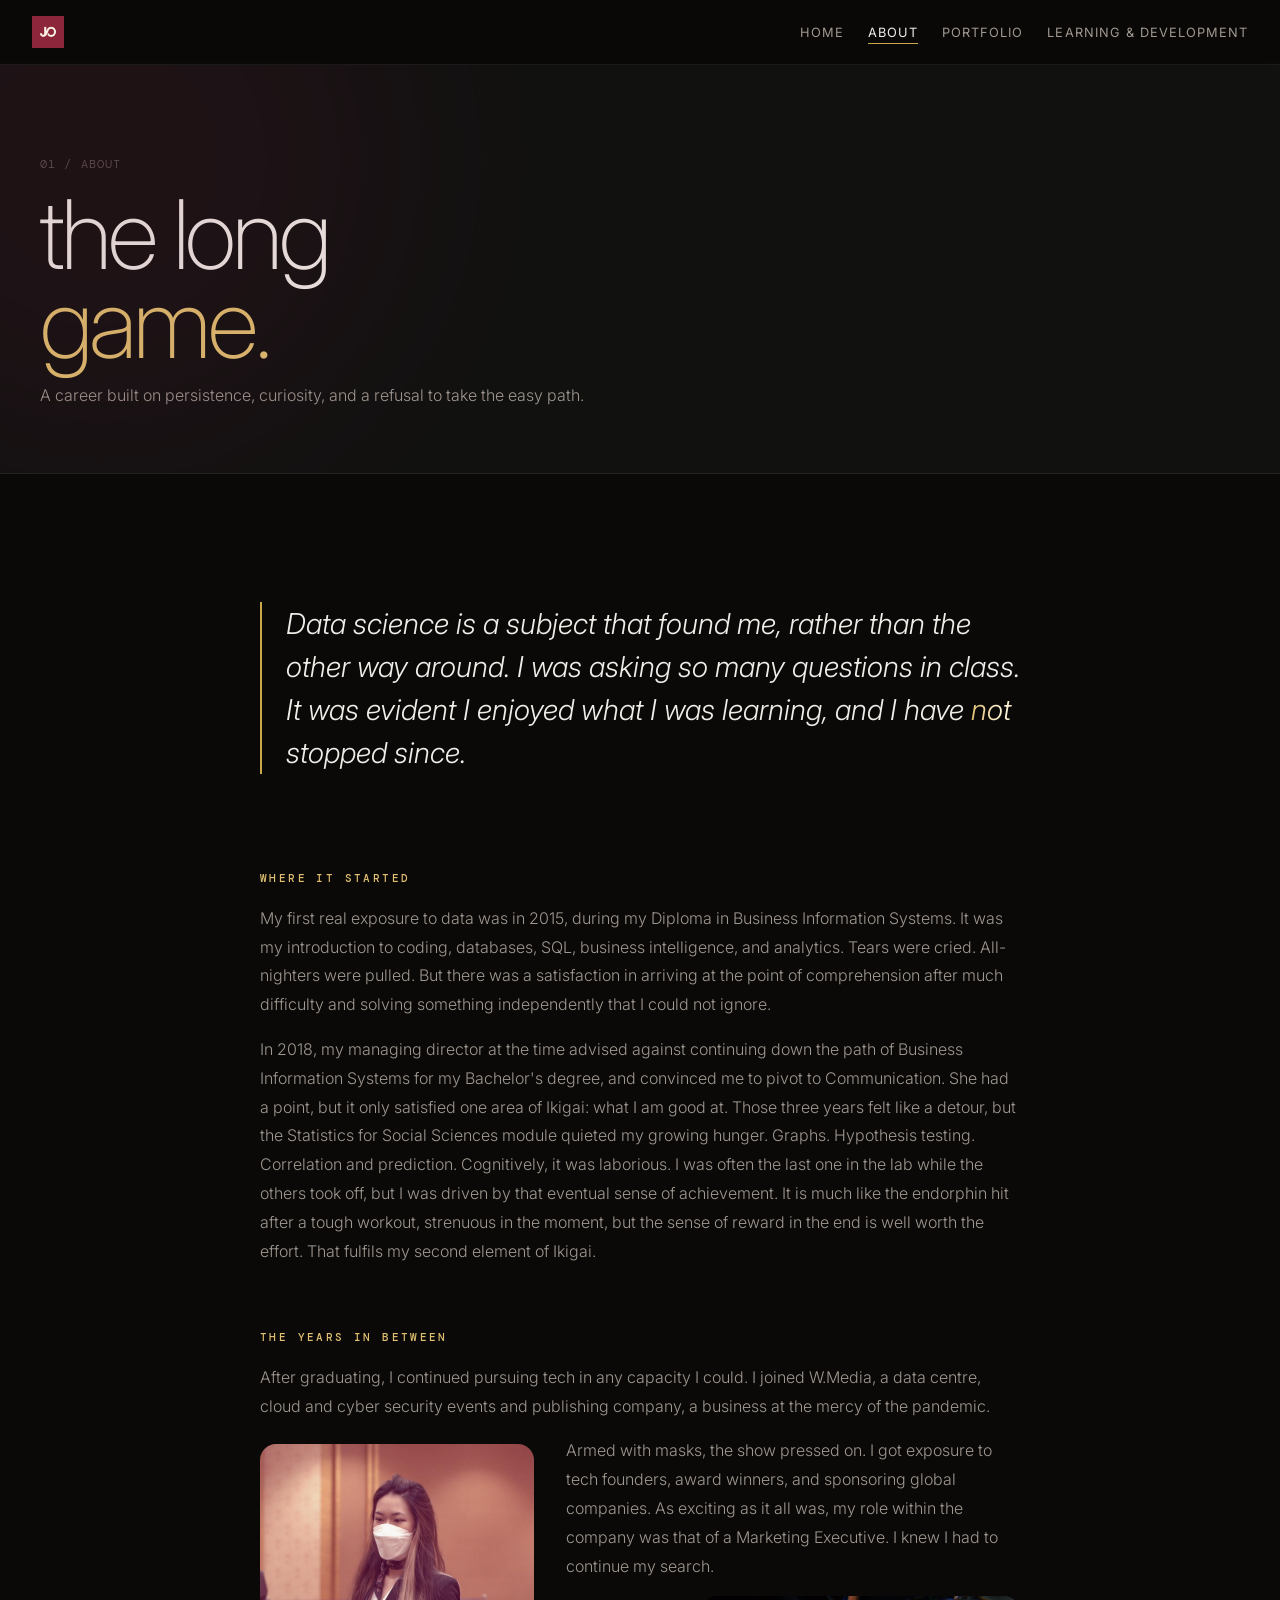
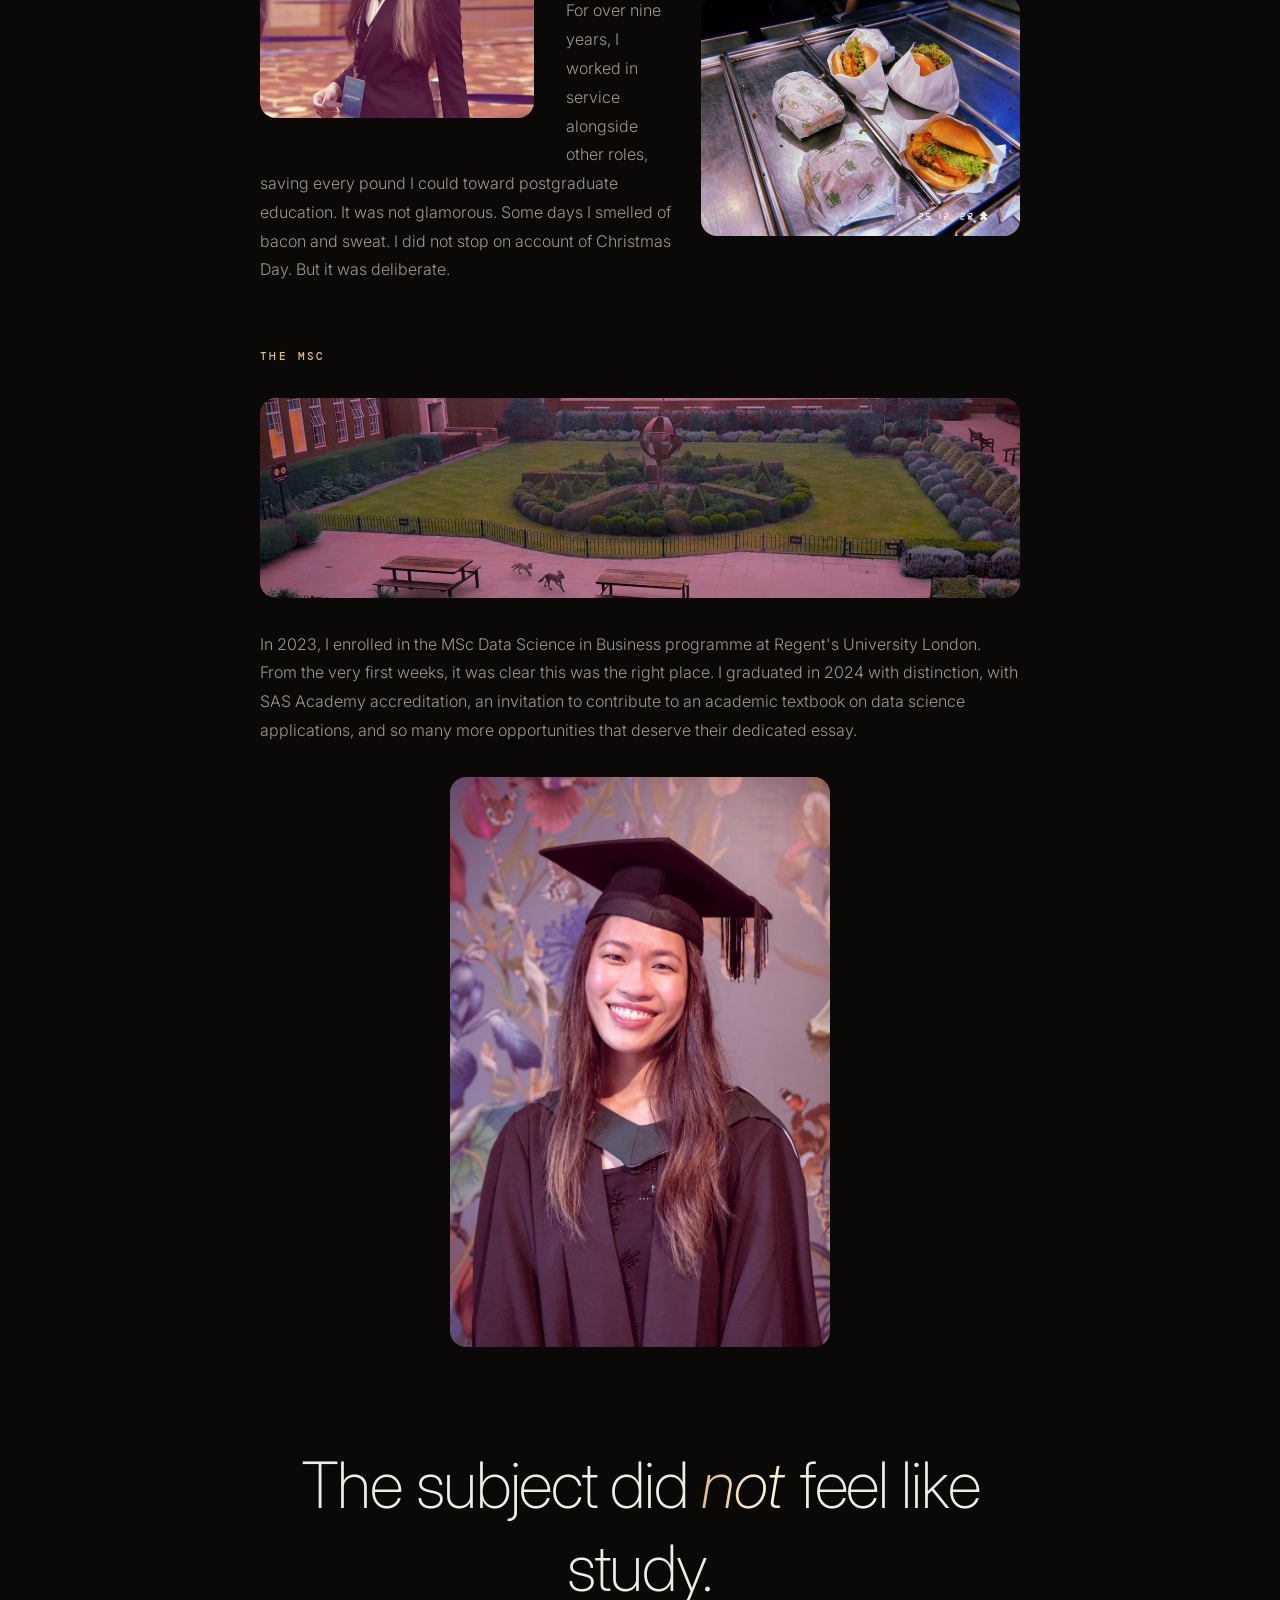
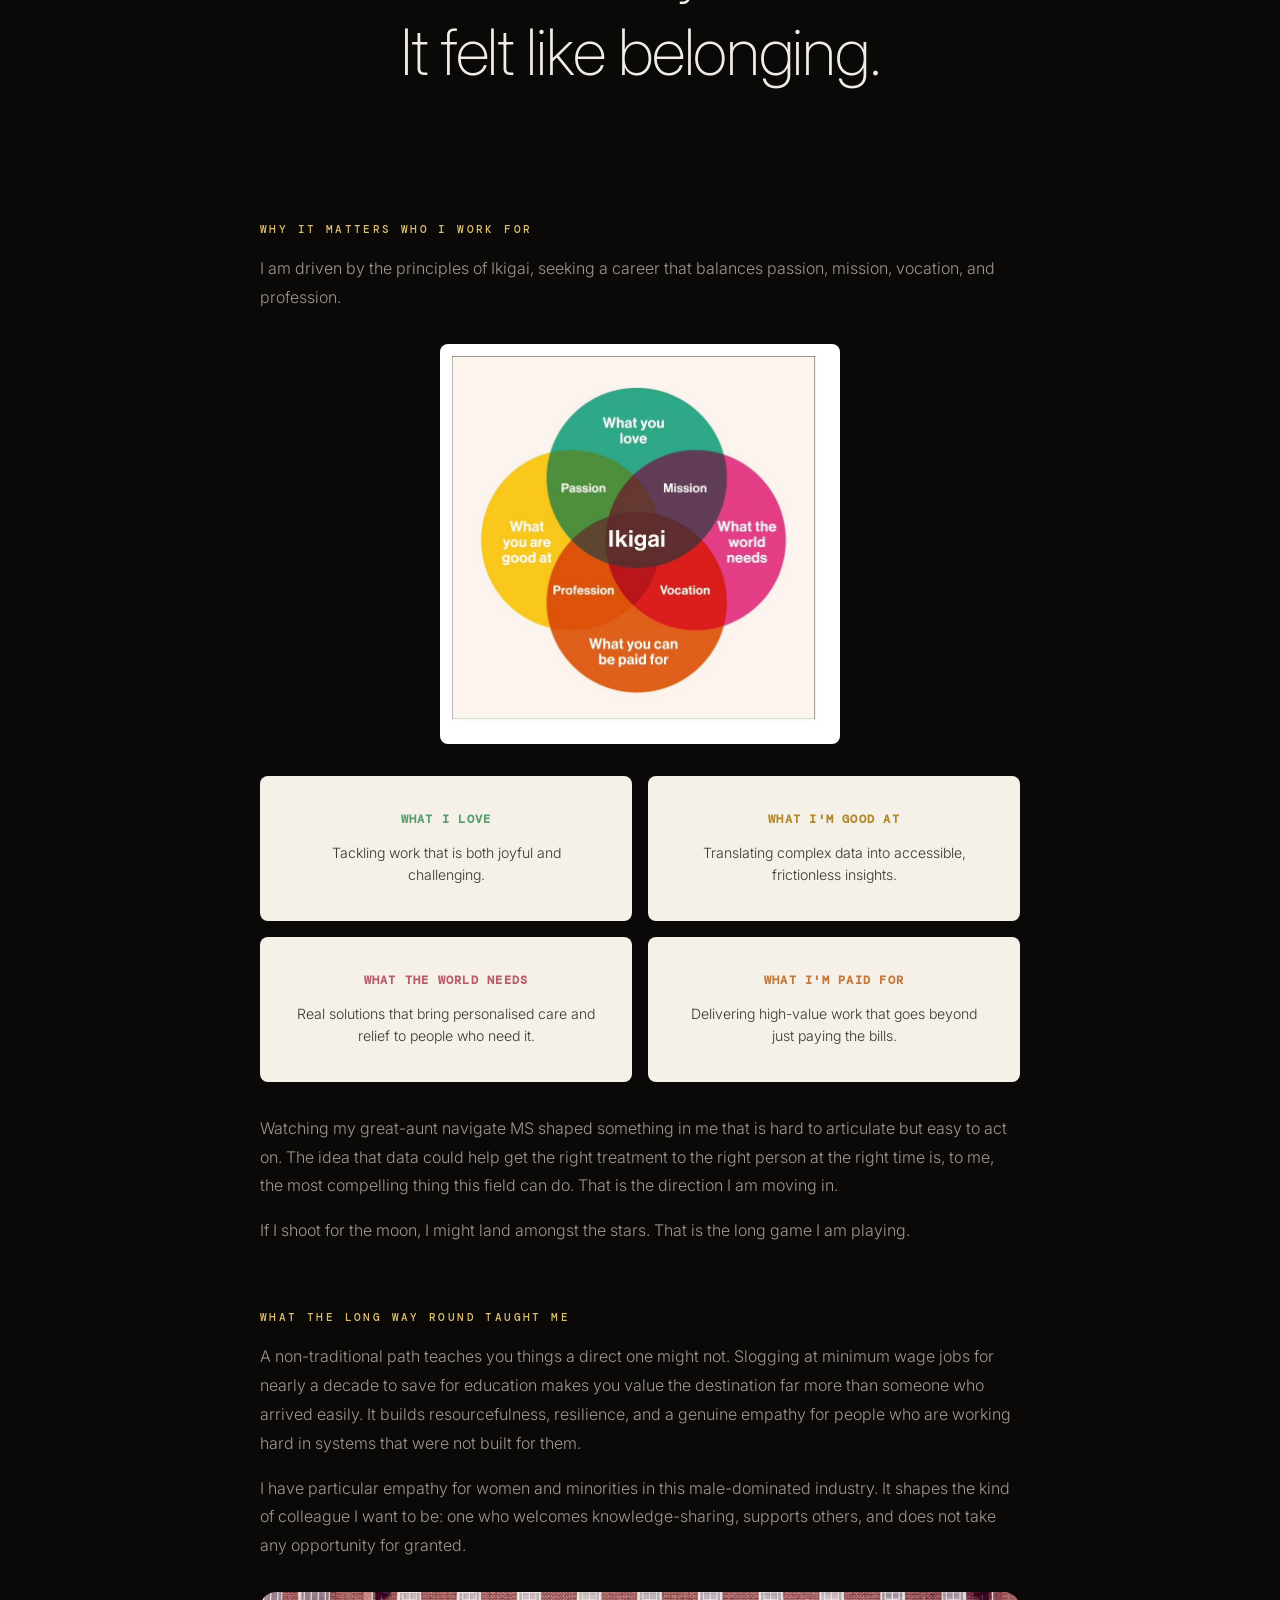
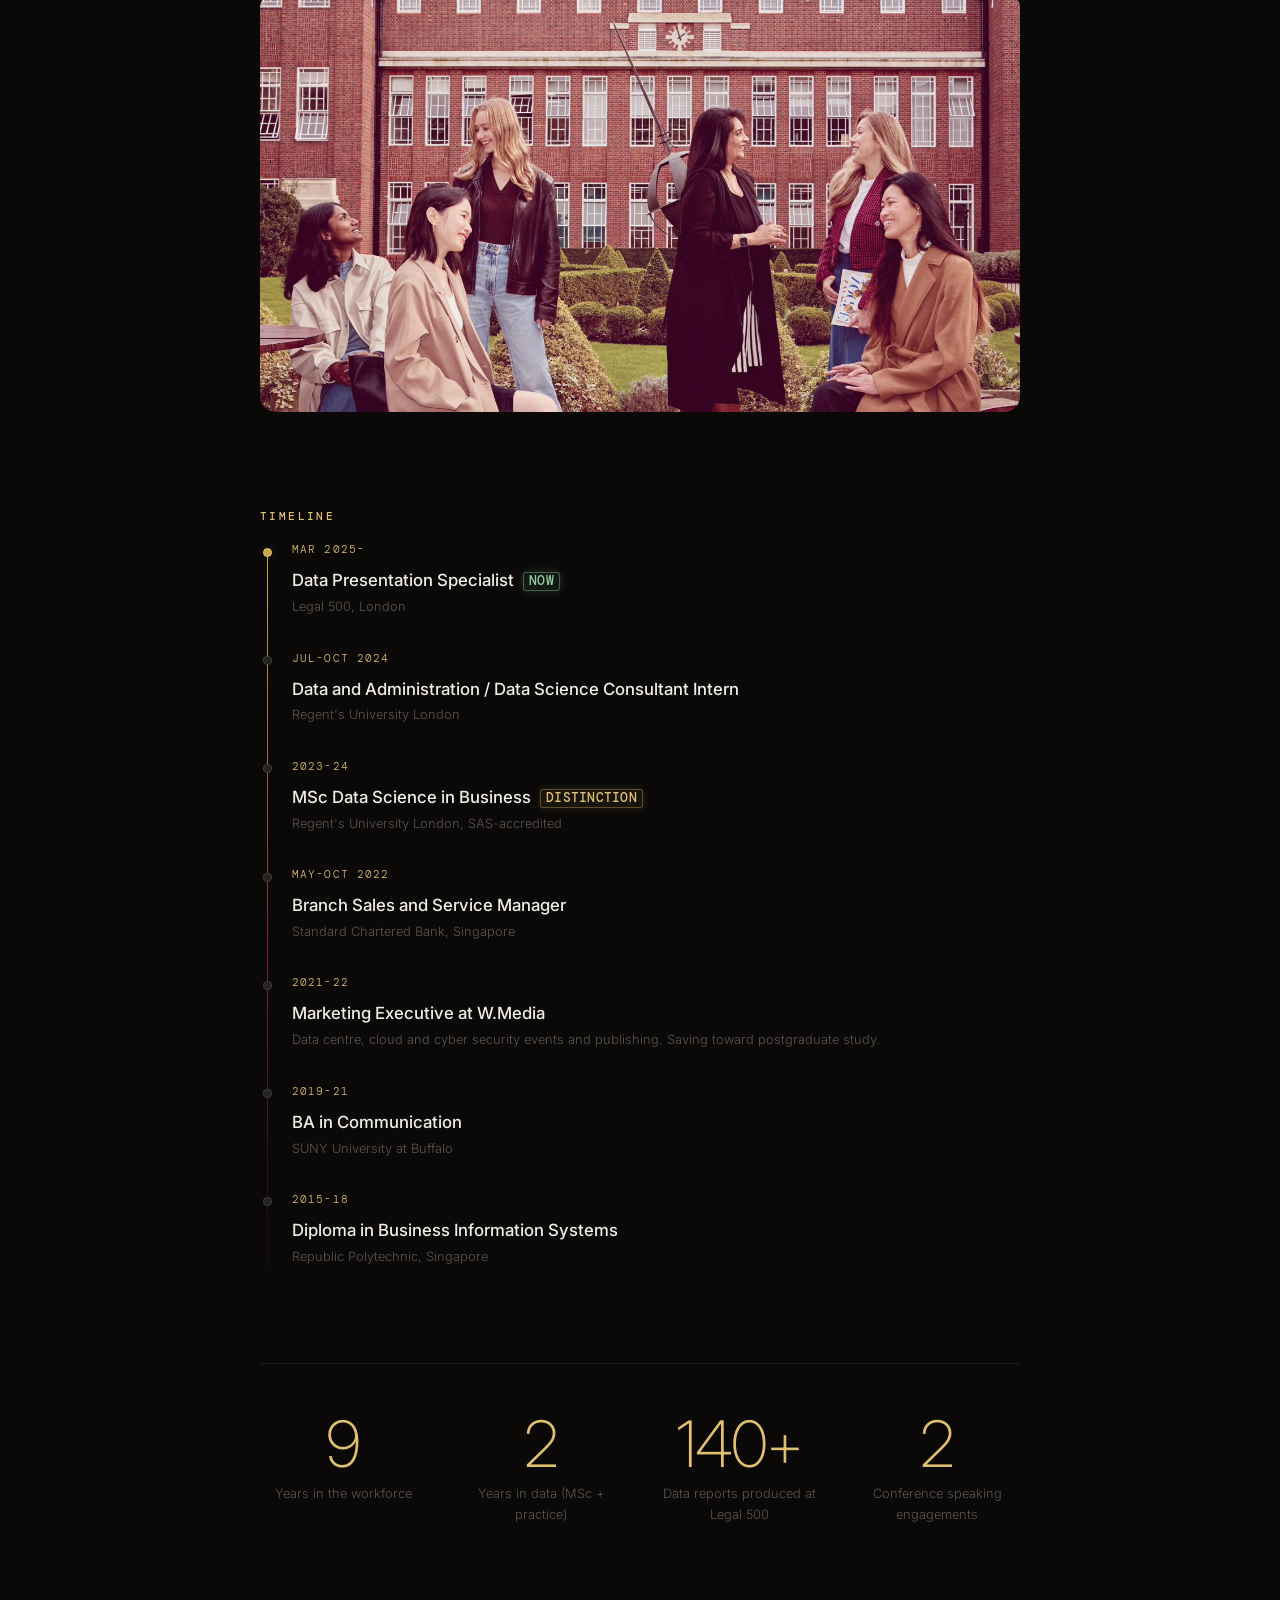
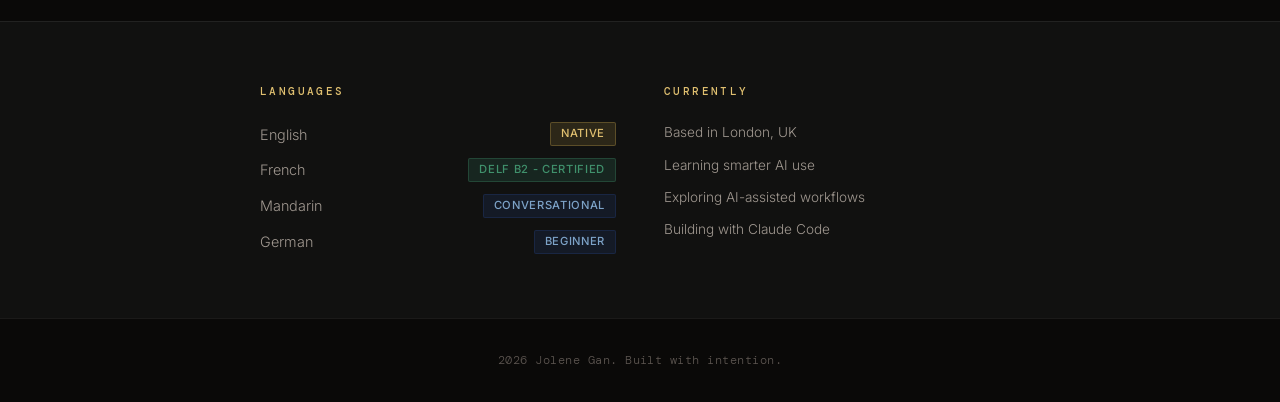
==== commit 9149799b: "favicon html update" ====
--- a/about.html
+++ b/about.html
@@ -4,6 +4,7 @@
   <meta charset="UTF-8" />
   <meta name="viewport" content="width=device-width, initial-scale=1.0" />
   <title>About - Jolene Gan</title>
+  <link rel="icon" type="image/png" href="media/branding/favicon.png" />
   <link rel="preconnect" href="https://fonts.googleapis.com" />
   <link rel="preconnect" href="https://fonts.gstatic.com" crossorigin />
   <link href="https://fonts.googleapis.com/css2?family=Inter:wght@300;400;500;600&family=DM+Mono:wght@300;400;500&display=swap" rel="stylesheet" />
@@ -14,7 +15,7 @@
 <body>
   <div class="scroll-progress" id="scrollProgress"></div>
   <nav class="nav">
-    <a href="index.html" class="nav-logo">JG</a>
+    <a href="index.html" class="nav-logo"><img src="media/branding/jo-logo.png" alt="Jolene Gan logo"></a>
     <ul class="nav-links">
       <li><a href="index.html" class="nav-link">Home</a></li>
       <li><a href="about.html" class="nav-link active">About</a></li>
@@ -272,7 +273,8 @@
           <h3 class="currently-title">Languages</h3>
           <ul class="lang-list">
             <li><span class="lang-name">English</span><span class="lang-level tag tag--gold lang-tooltip" data-tooltip="fluent, main language">Native</span></li>
-            <li><span class="lang-name">French</span><span class="lang-level tag tag--green lang-tooltip" data-tooltip="Diploma pending from Institut Français">DELF B2 - certified</span></li>
+            <li><span class="lang-name">French</span><span class="lang-level tag tag--green lang-tooltip lang-tooltip--multiline" data-tooltip="Official transcript available
+Certificate pending from Institut Français">DELF B2 - certified</span></li>
             <li><span class="lang-name">Mandarin</span><span class="lang-level tag tag--navy lang-tooltip" data-tooltip="Intermediate, CEFR B1 equivalent">Conversational</span></li>
             <li><span class="lang-name">German</span><span class="lang-level tag tag--navy lang-tooltip" data-tooltip="basic level, practised daily">Beginner</span></li>
           </ul>
--- a/css/global.css
+++ b/css/global.css
@@ -117,6 +117,14 @@
   font-weight: 700;
   color: var(--gold-light);
   letter-spacing: 0.05em;
+  display: flex;
+  align-items: center;
+}
+
+.nav-logo img {
+  height: 32px;
+  width: 32px;
+  display: block;
 }
 
 .nav-links {
--- a/css/about.css
+++ b/css/about.css
@@ -479,6 +479,11 @@
 }
 .lang-tooltip:hover::after {
   opacity: 1;
+}
+.lang-tooltip--multiline::after {
+  white-space: pre-line;
+  text-align: center;
+  line-height: 1.4;
 }
 
 /* ── Timeline badges ── */
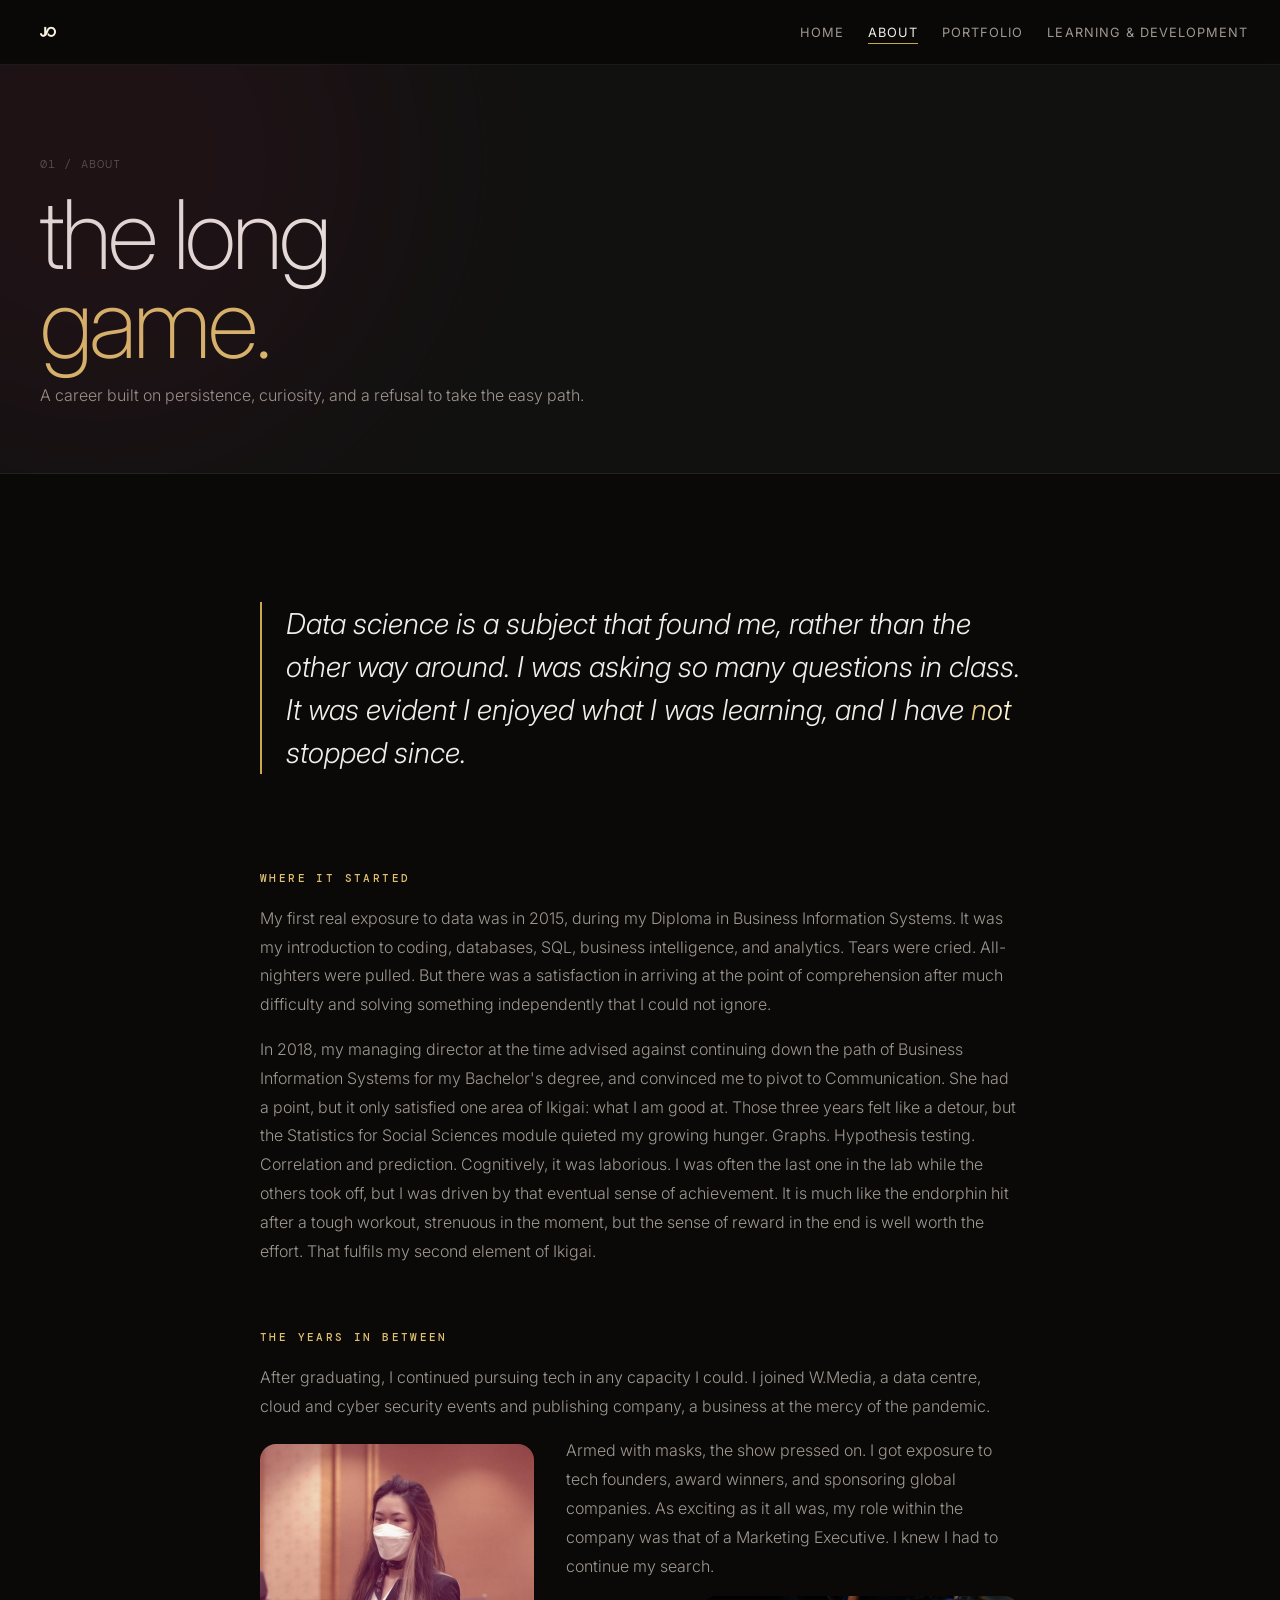
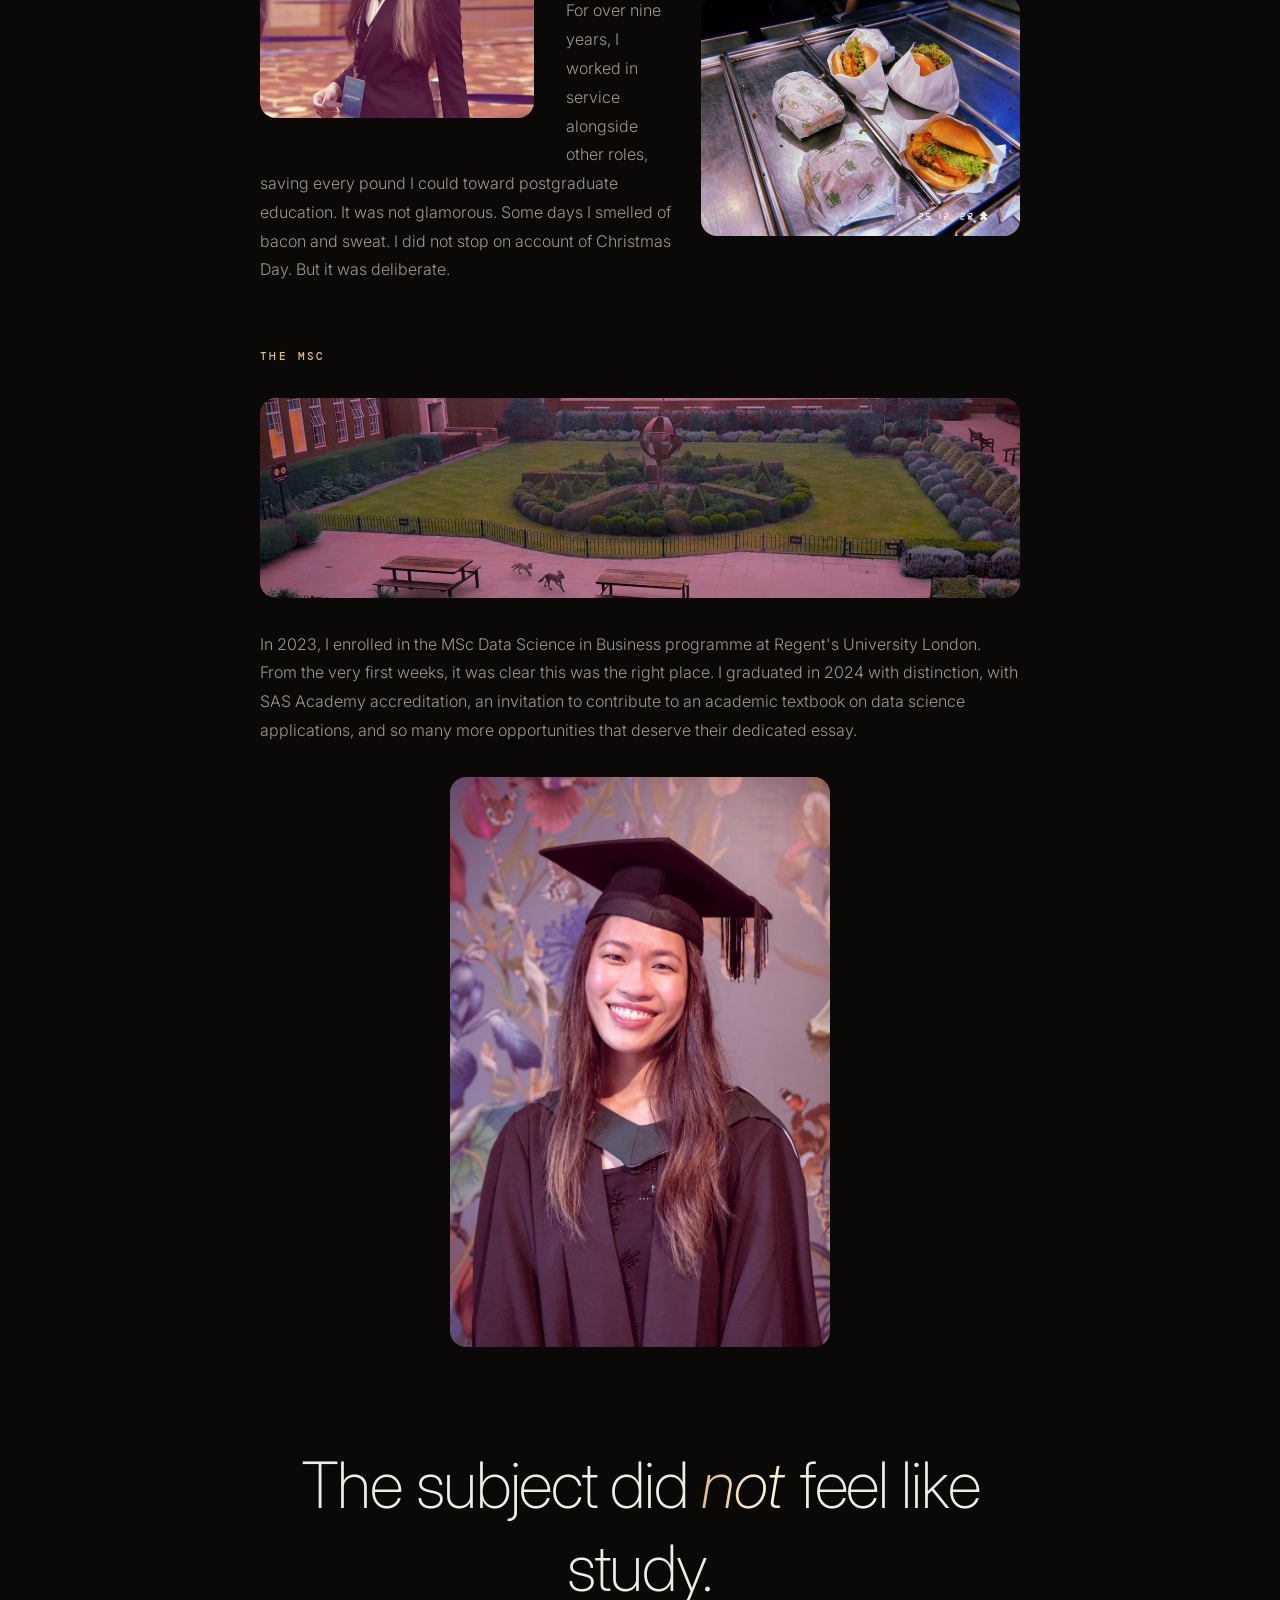
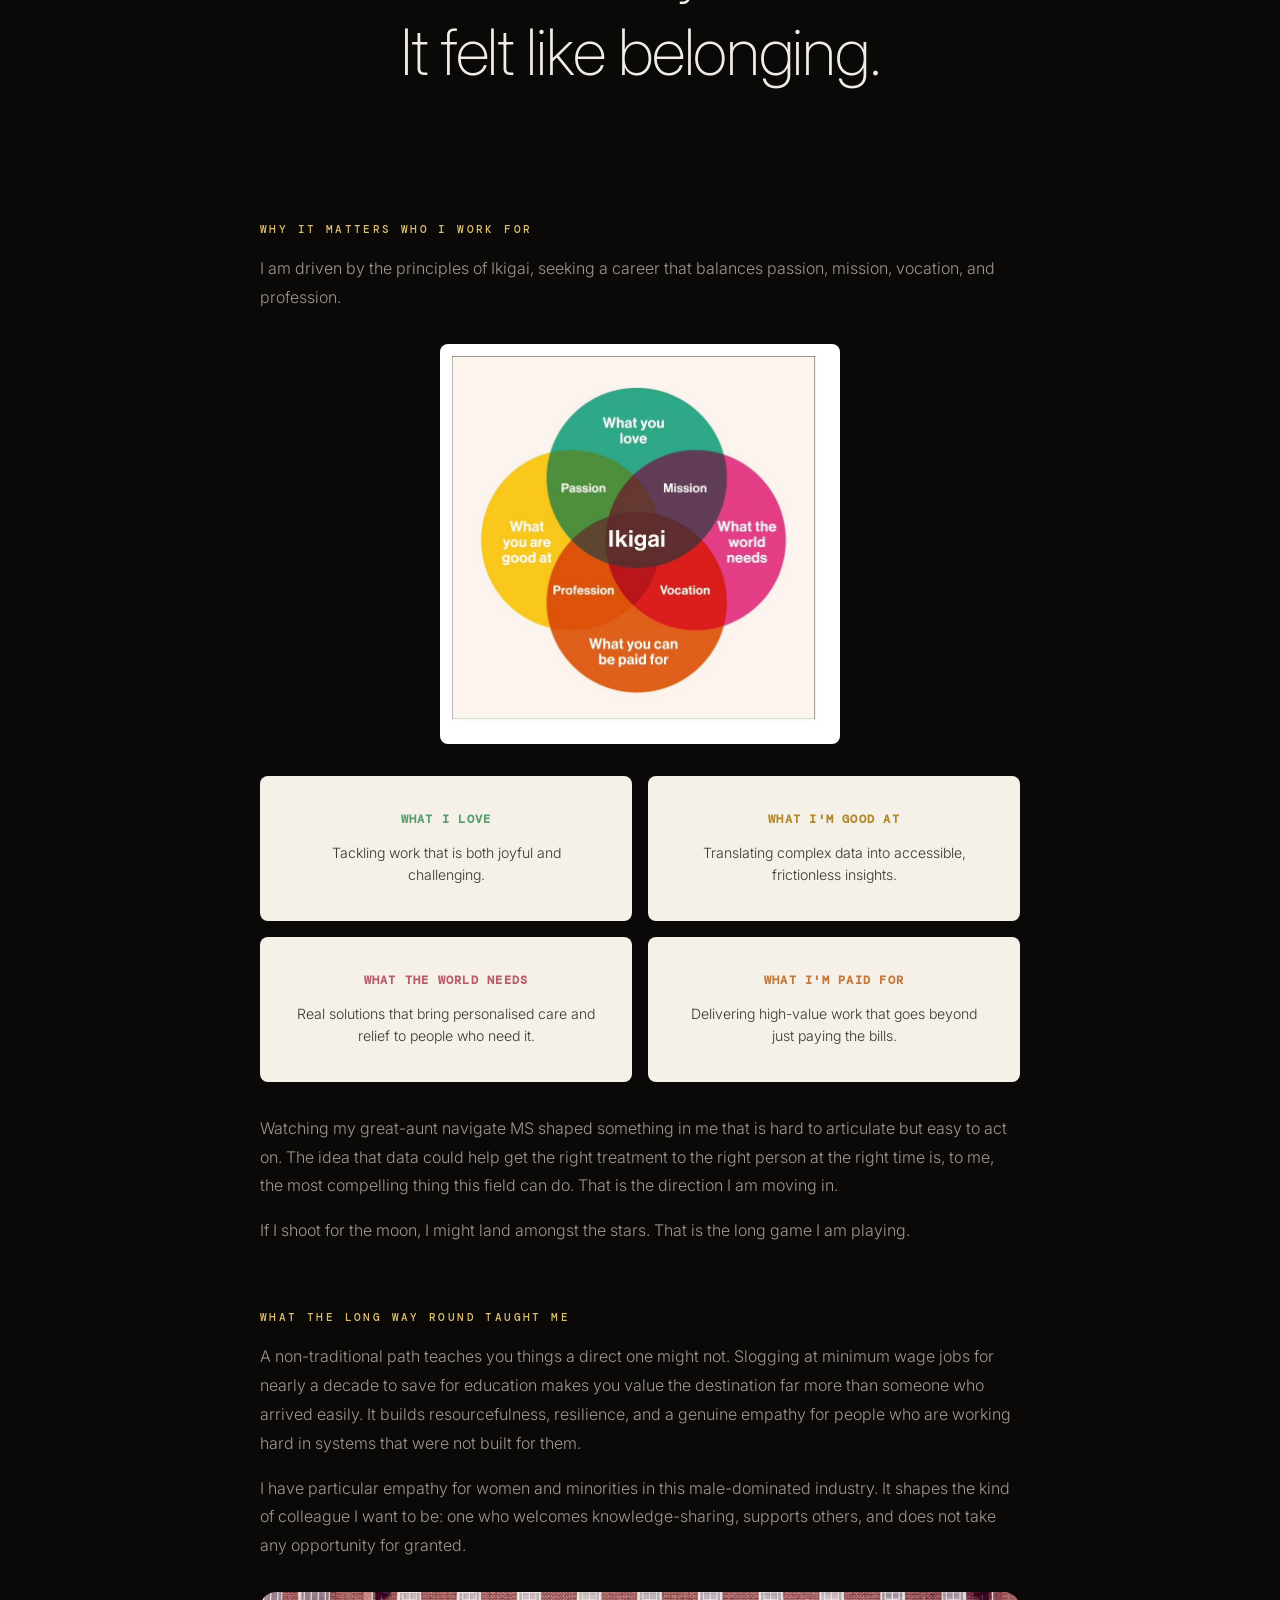
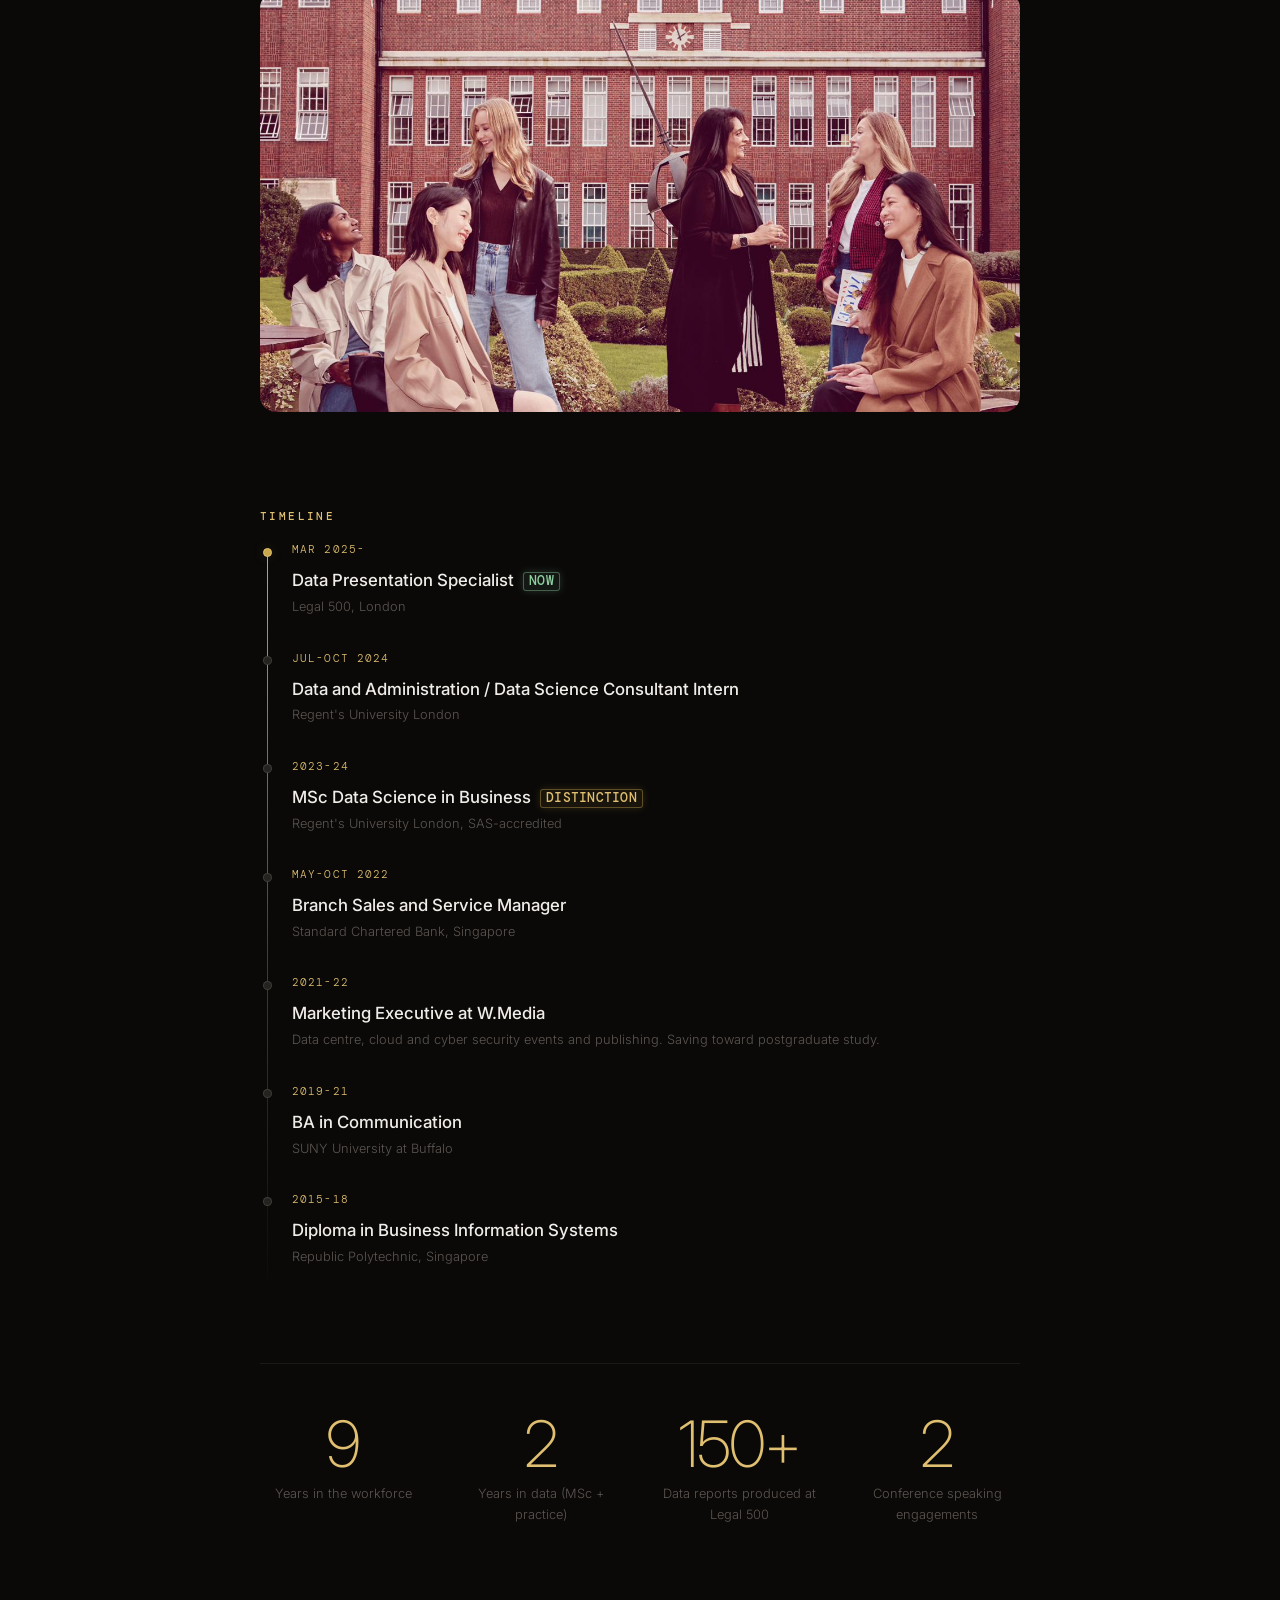
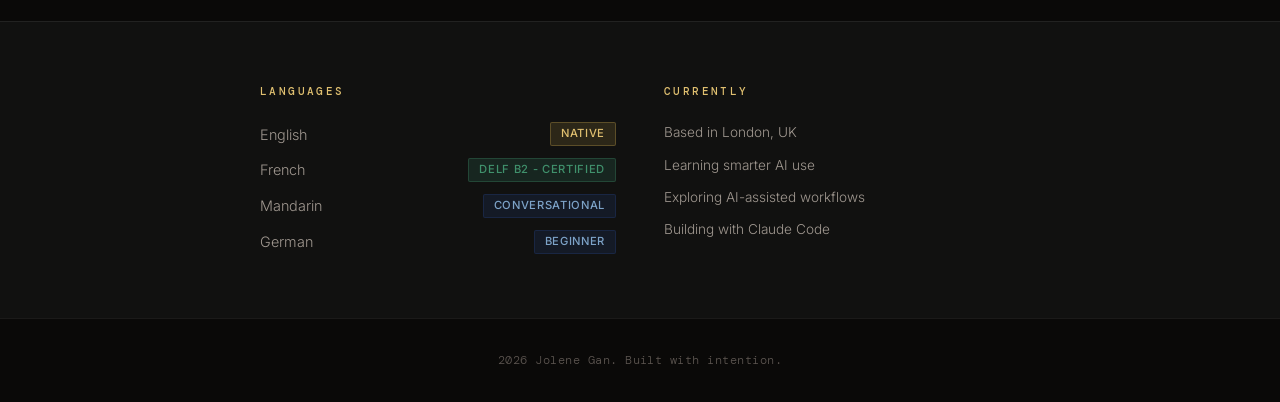
==== commit a84e93e1: "about page: metric update" ====
--- a/about.html
+++ b/about.html
@@ -254,7 +254,7 @@
             <span class="stat-label">Years in data (MSc + practice)</span>
           </div>
           <div class="stat">
-            <span class="stat-num">140+</span>
+            <span class="stat-num">150+</span>
             <span class="stat-label">Data reports produced at Legal 500</span>
           </div>
           <div class="stat">
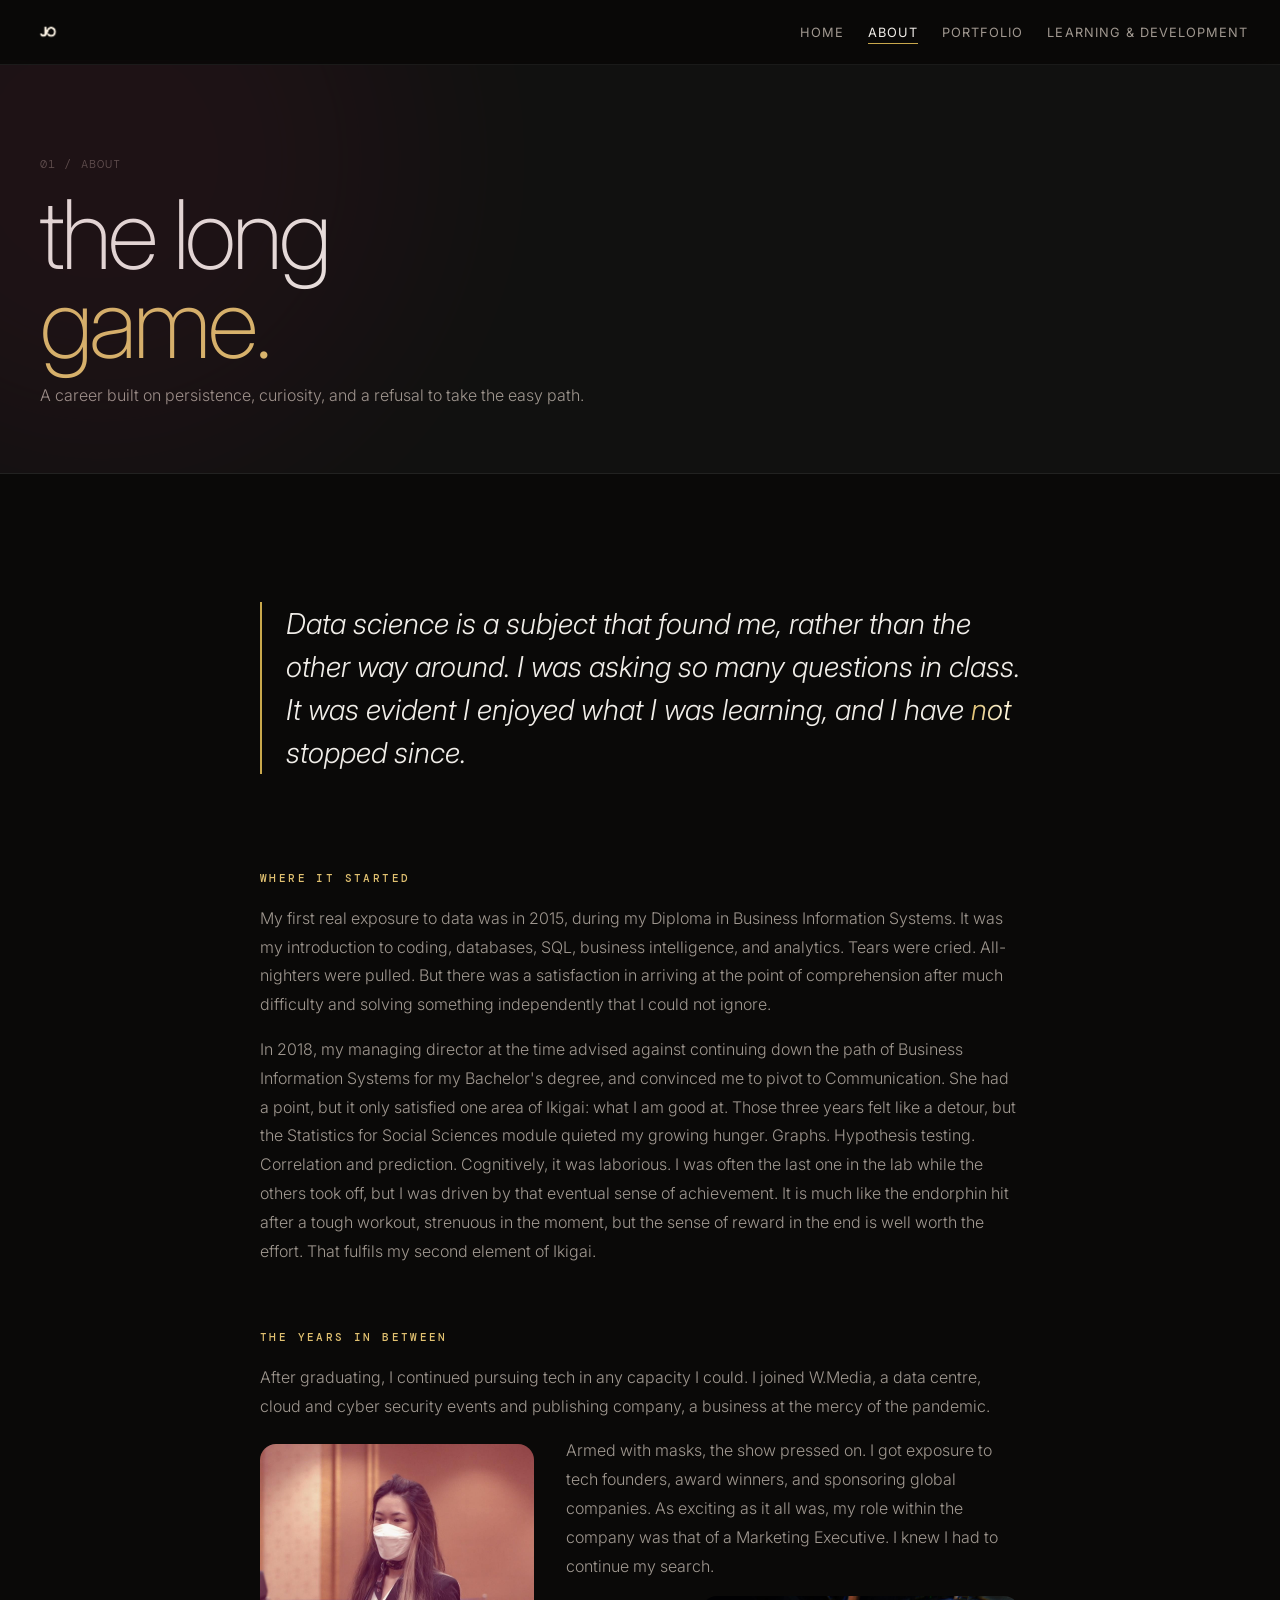
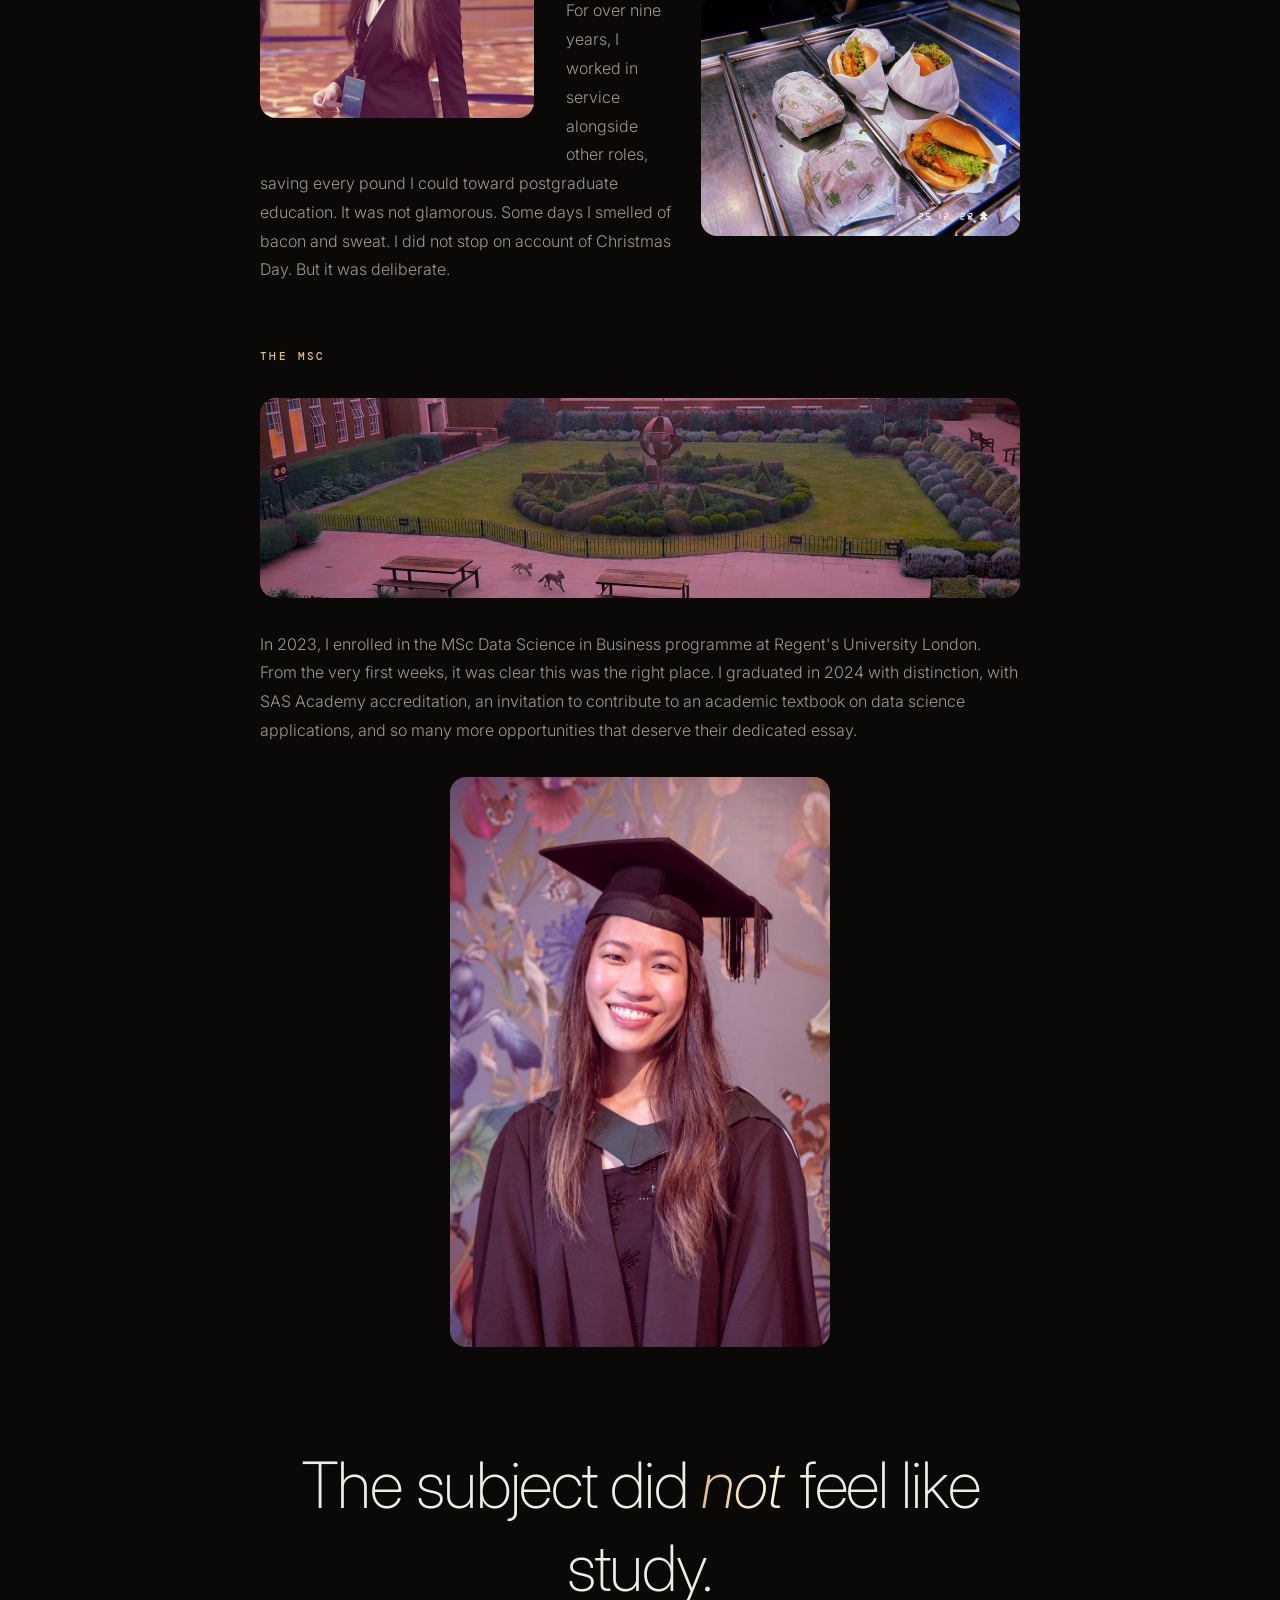
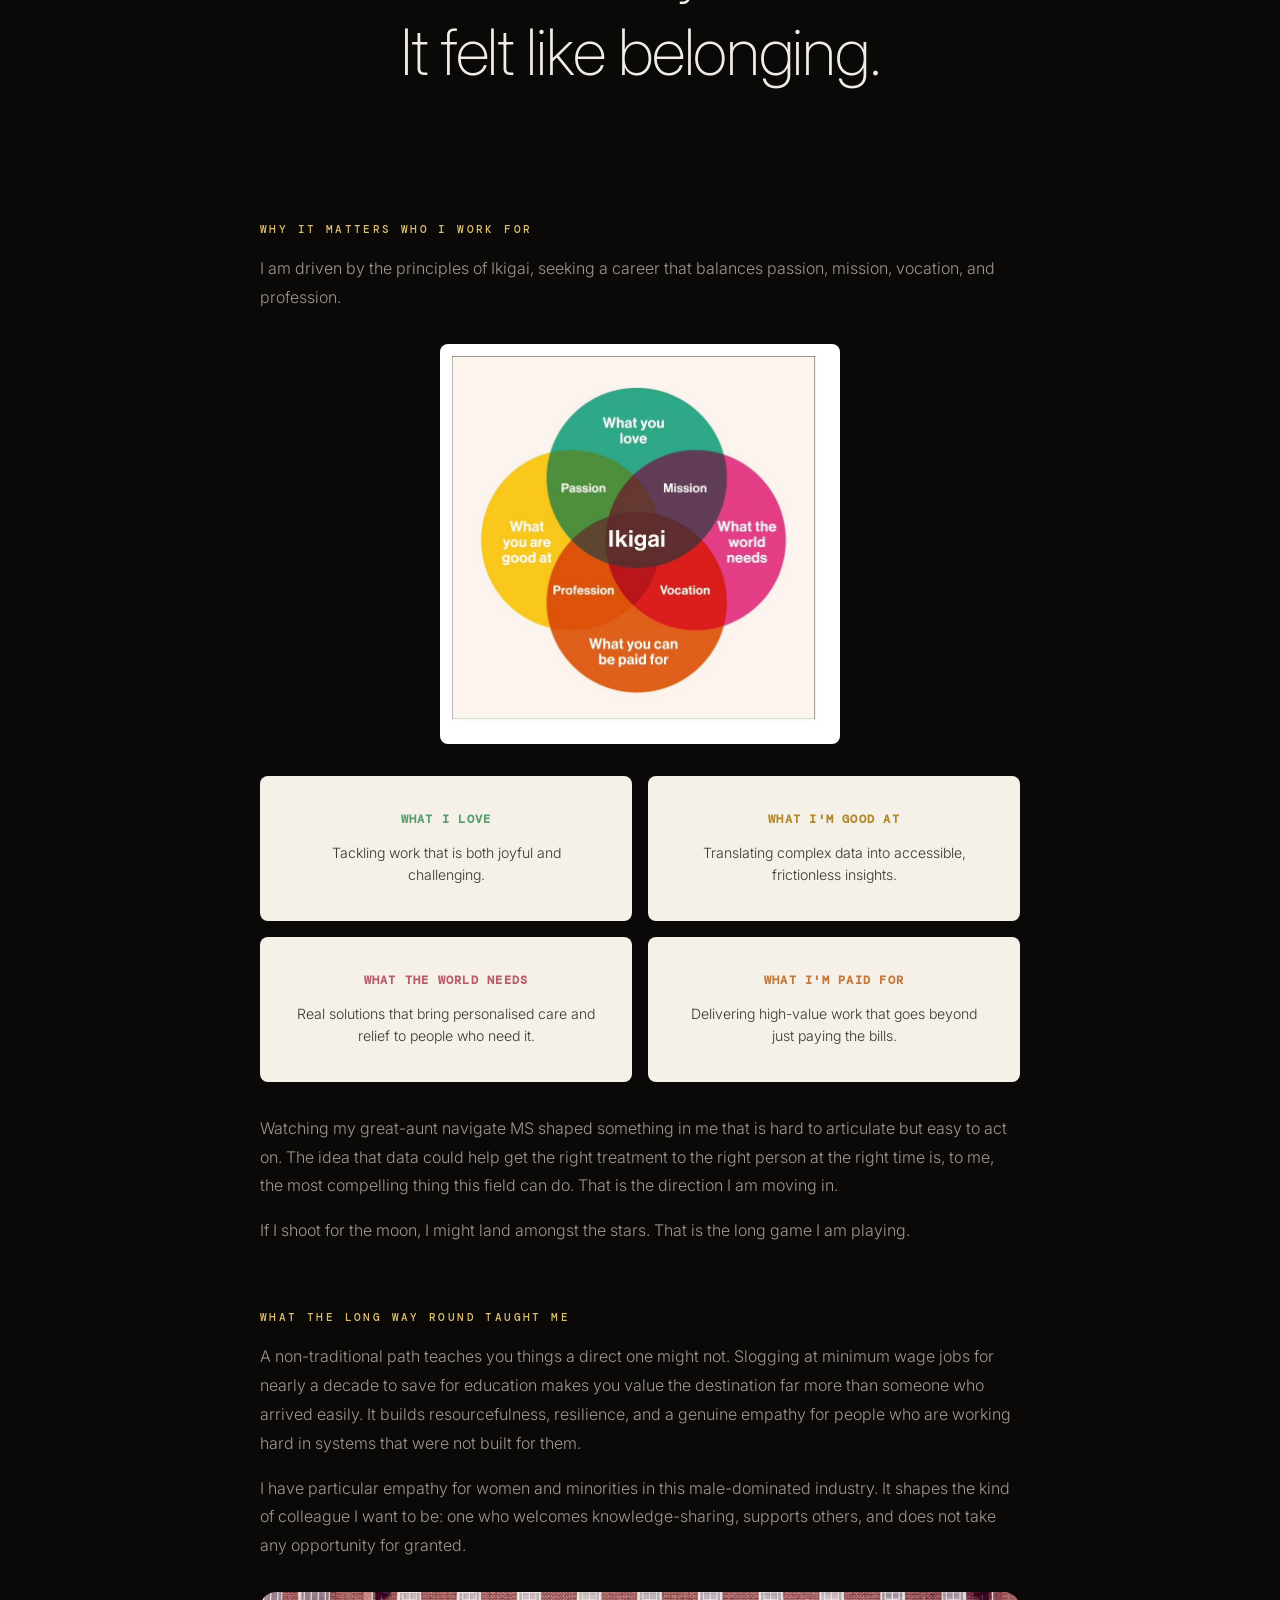
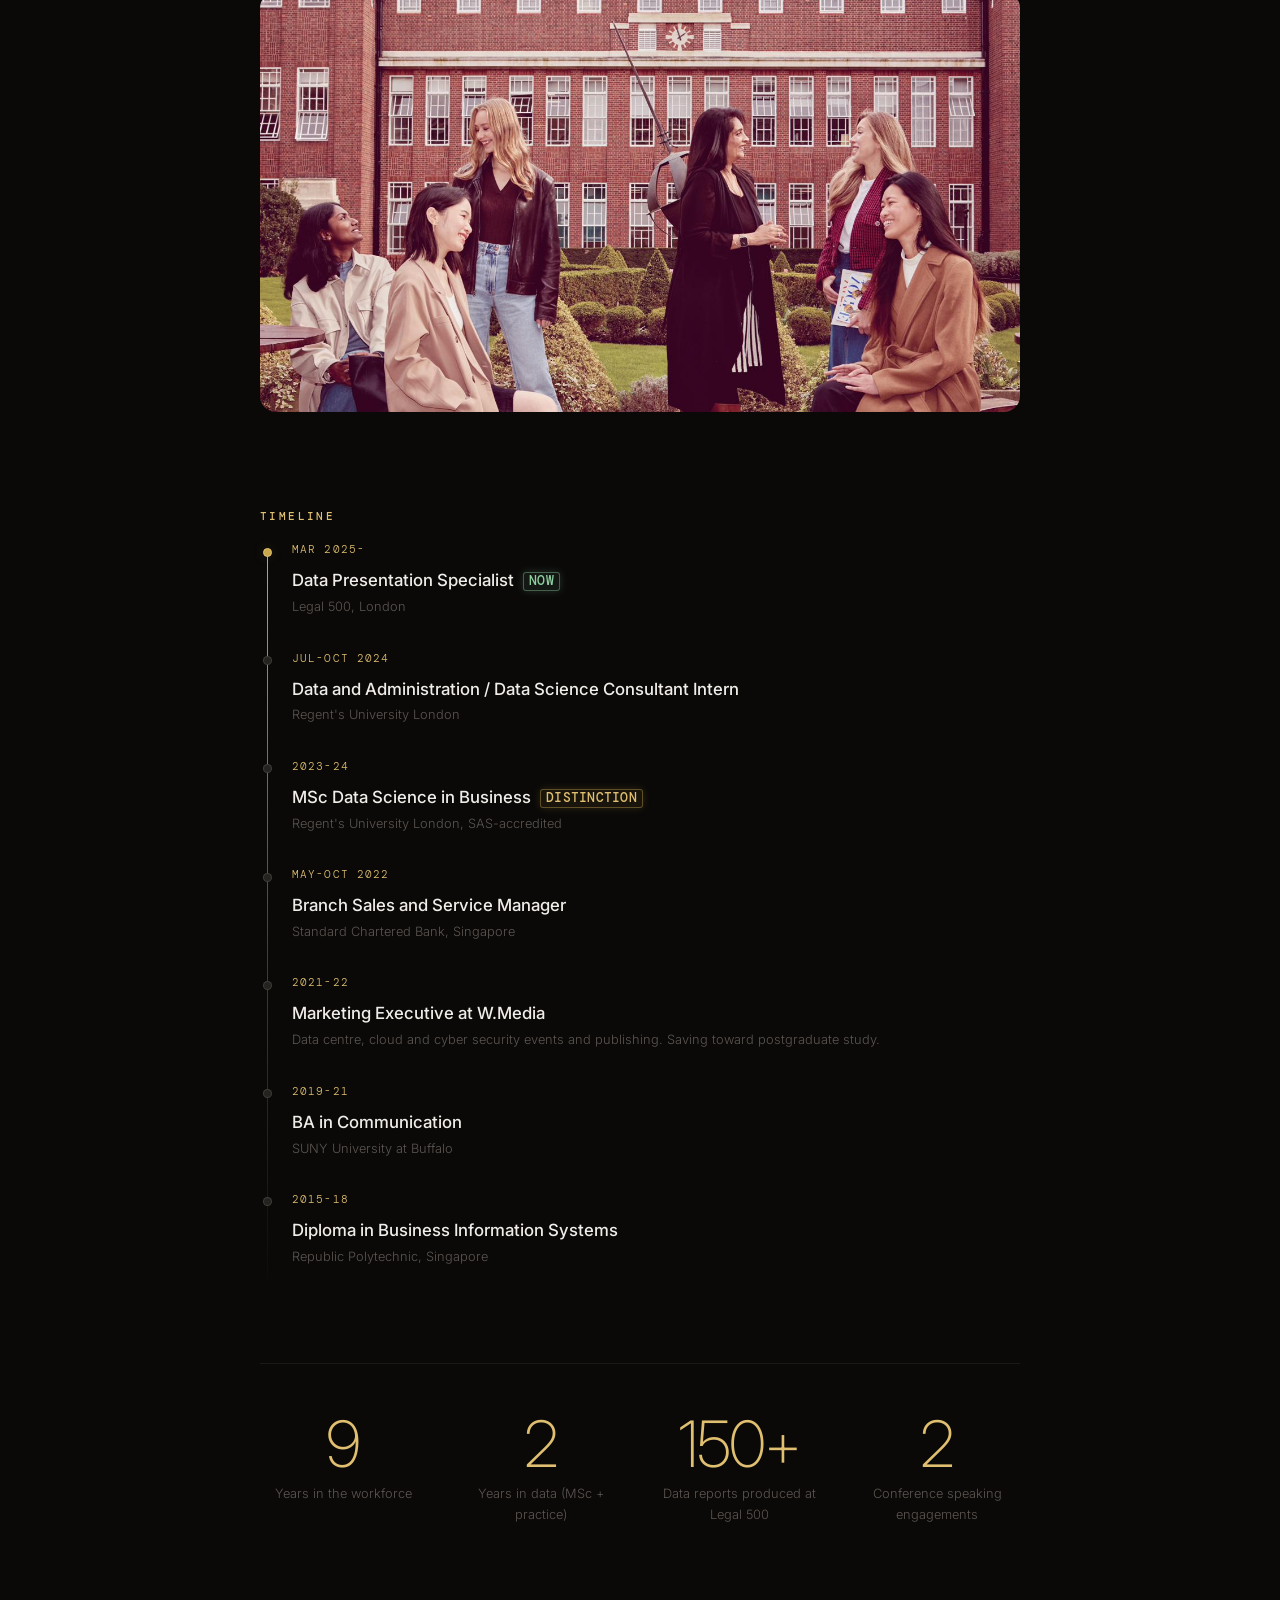
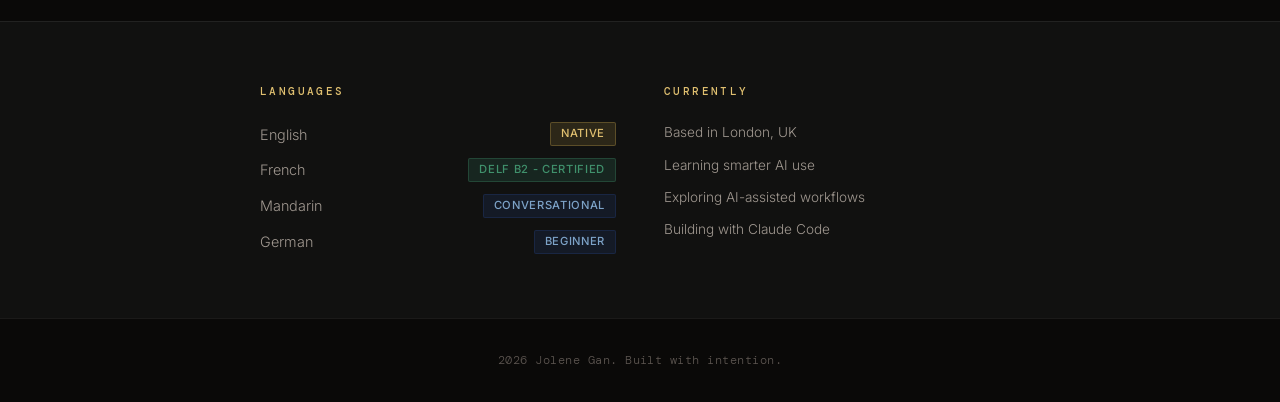
==== commit b074b8d5: "Audit and proposal for GitHub Pages portfolio site design and interactive elements (6a6a4f7524db5d39" ====
--- a/about.html
+++ b/about.html
@@ -299,18 +299,5 @@
 
   <button id="returnToTop" aria-label="Return to top">↑</button>
   <script src="js/main.js"></script>
-  <script>
-    (function () {
-      var bar = document.getElementById('scrollProgress');
-      function updateProgress() {
-        var scrollTop = window.scrollY || document.documentElement.scrollTop;
-        var scrollHeight = document.documentElement.scrollHeight - document.documentElement.clientHeight;
-        var pct = scrollHeight > 0 ? (scrollTop / scrollHeight) * 100 : 0;
-        bar.style.width = pct + '%';
-      }
-      window.addEventListener('scroll', updateProgress, { passive: true });
-      updateProgress();
-    })();
-  </script>
 </body>
 </html>
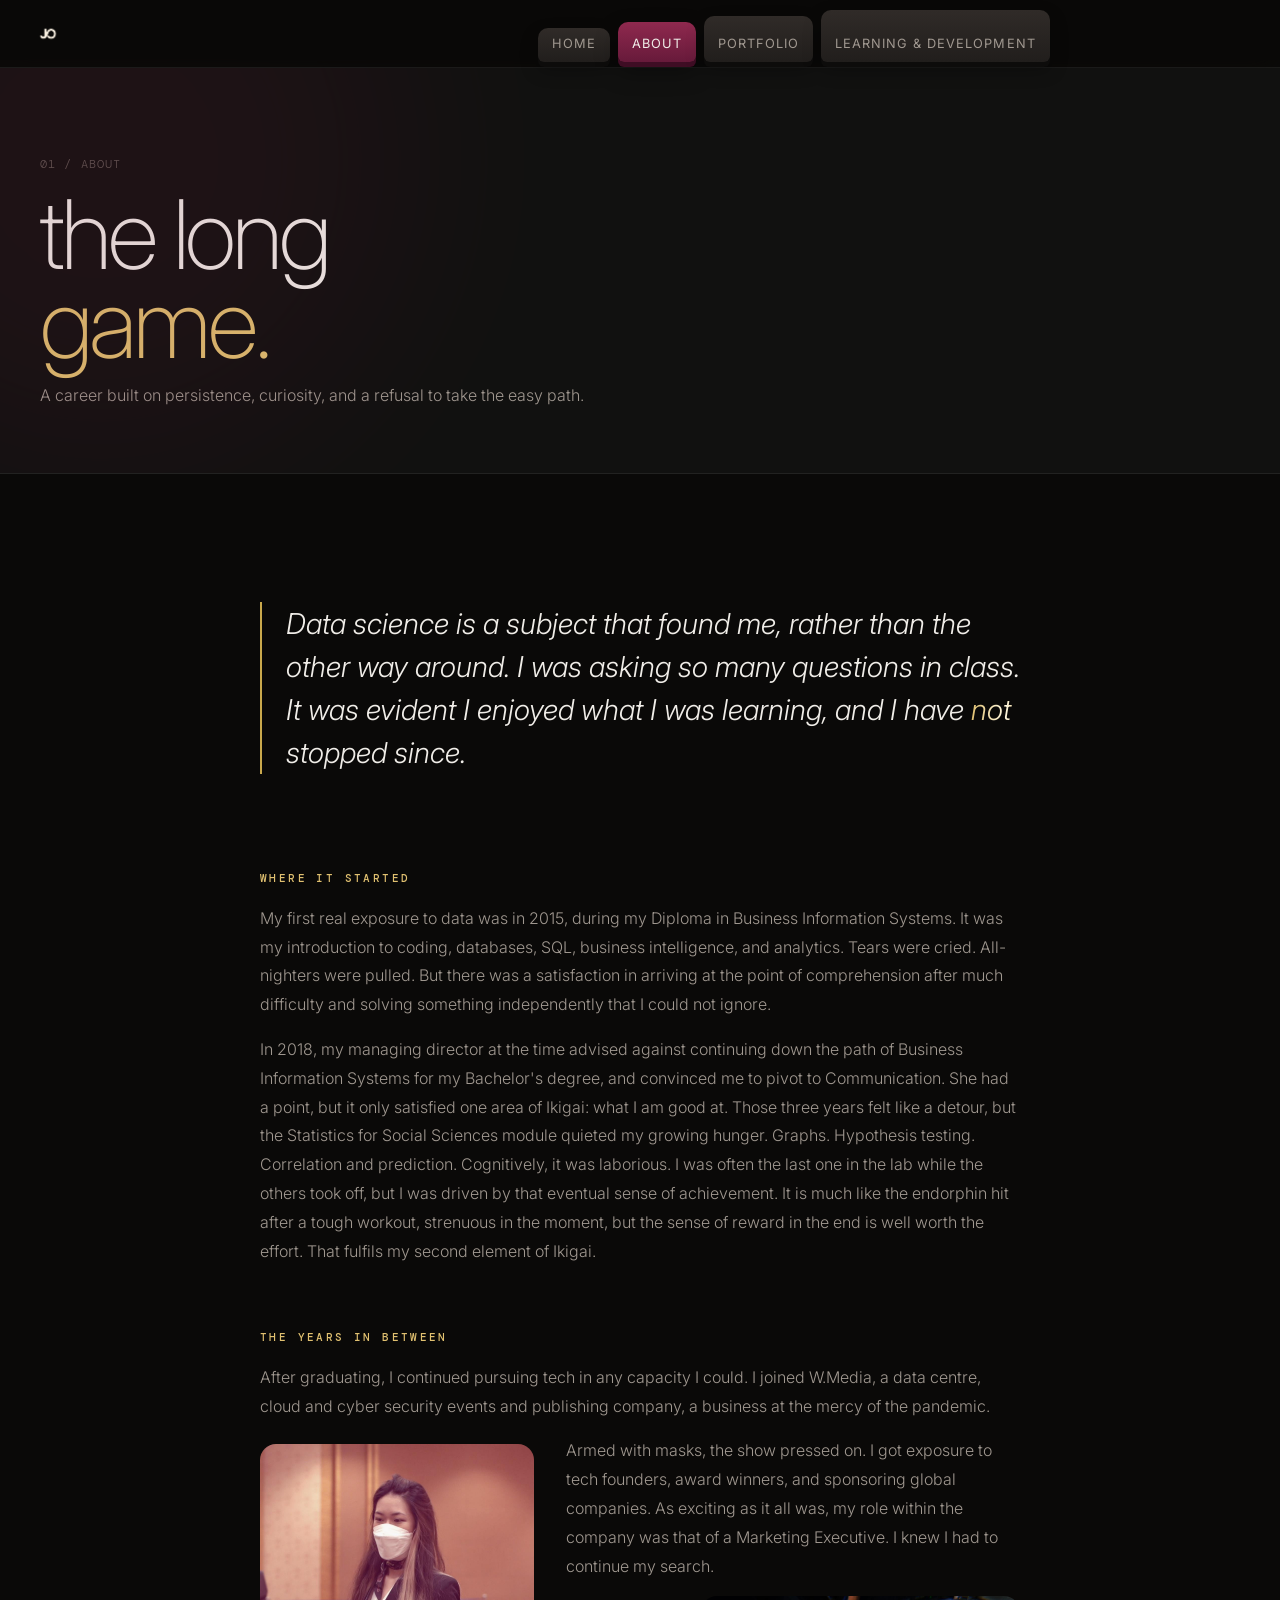
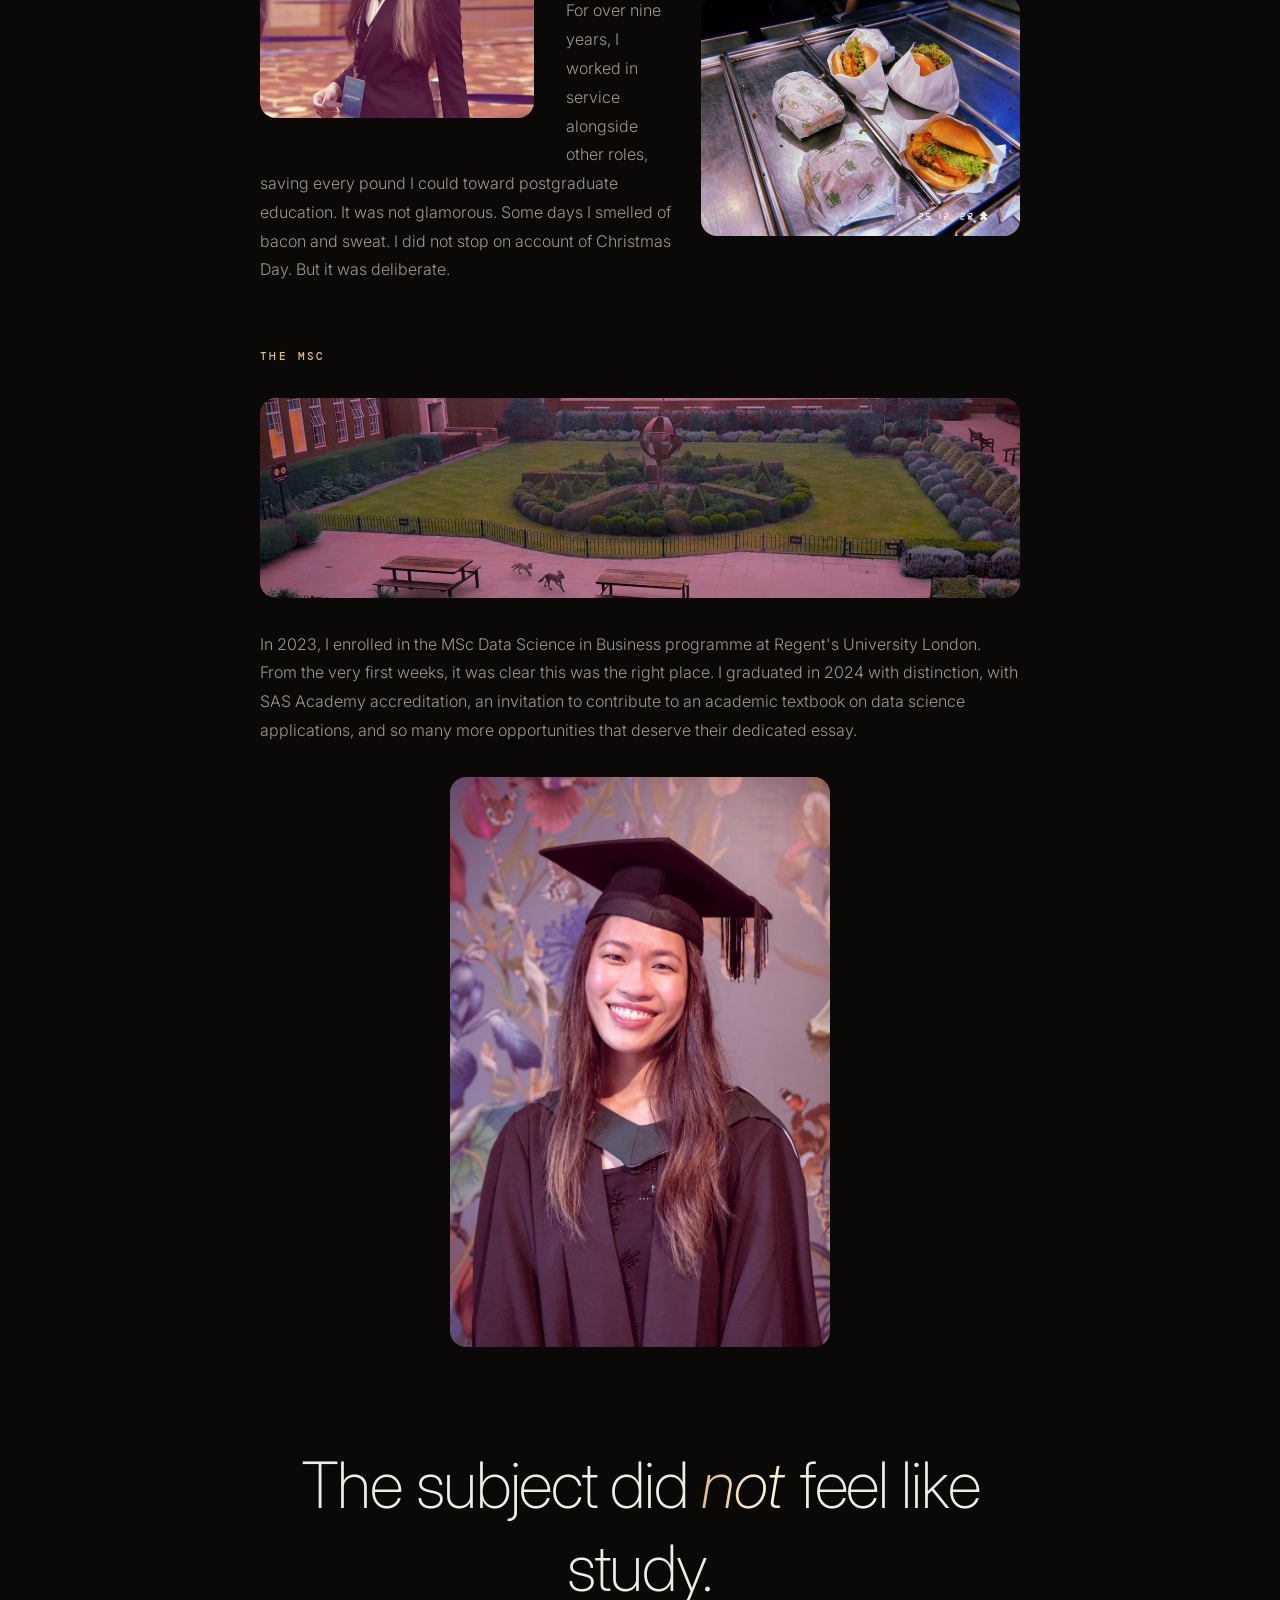
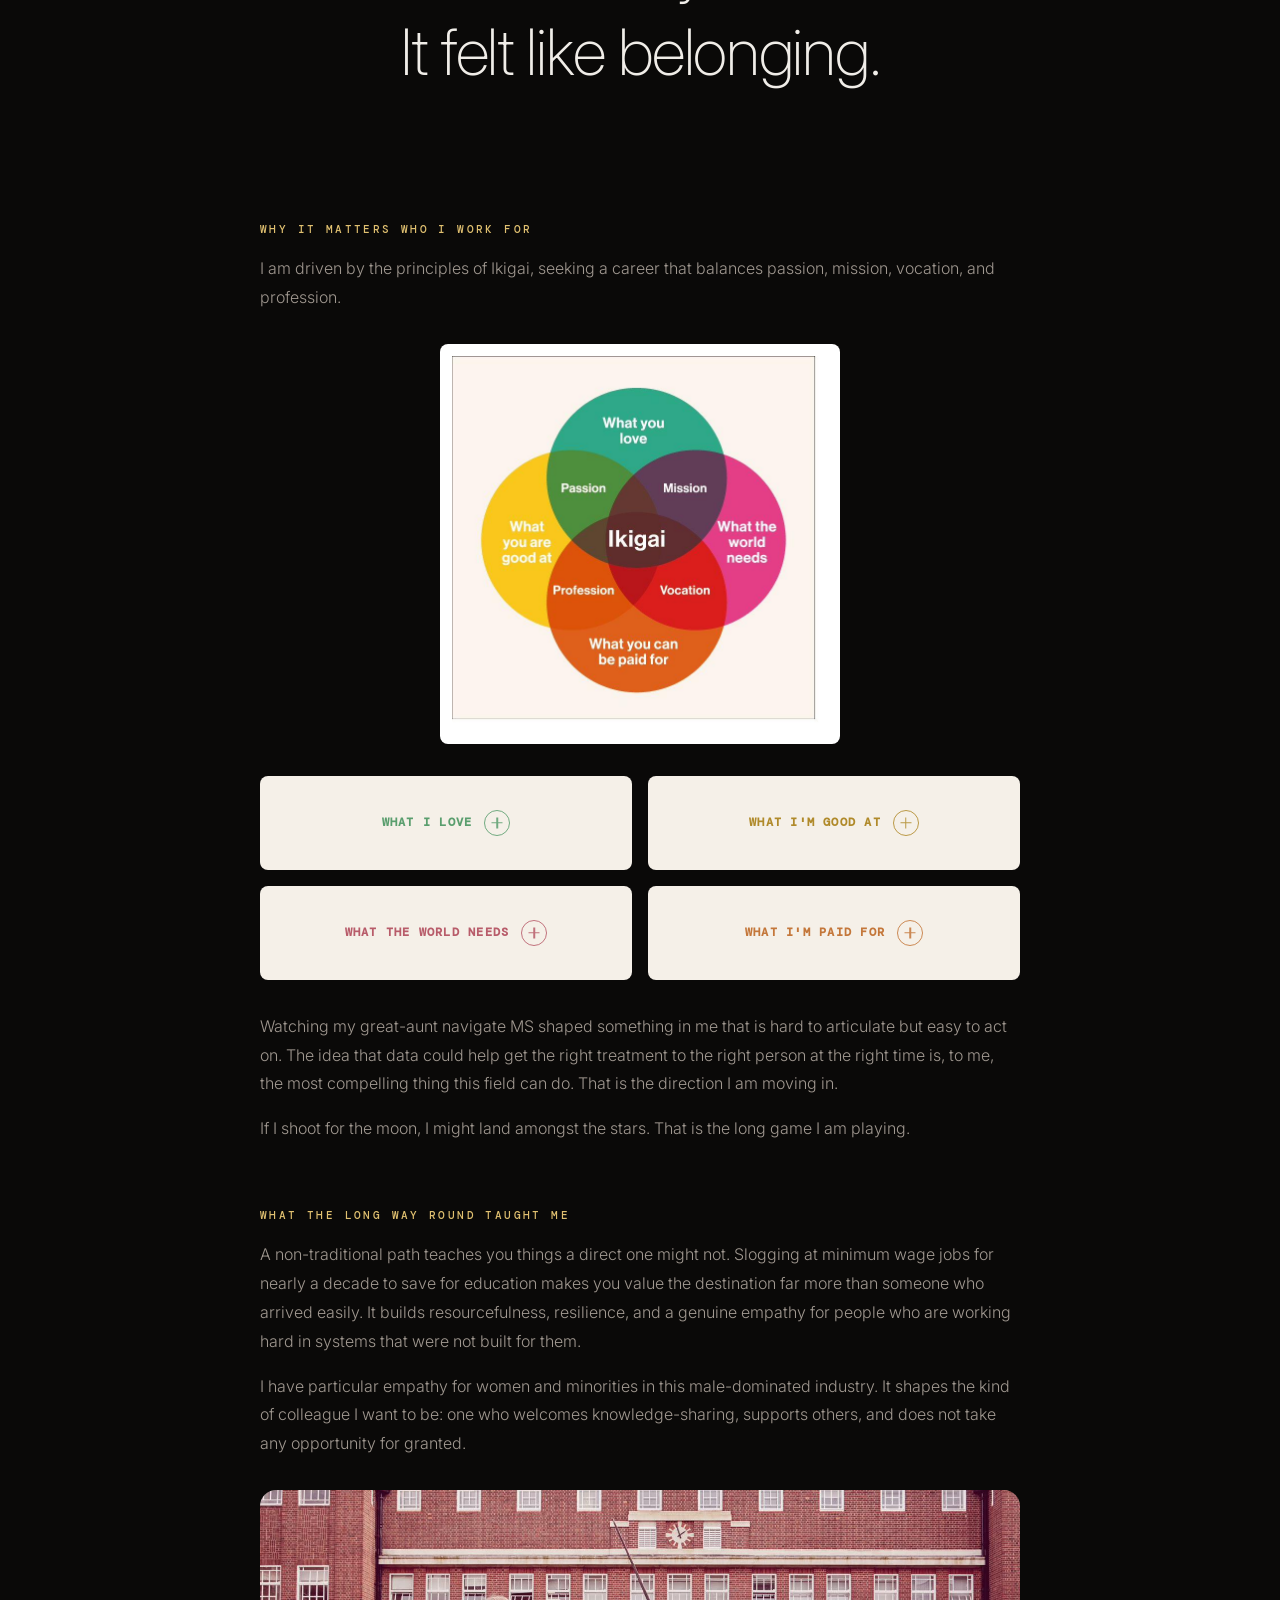
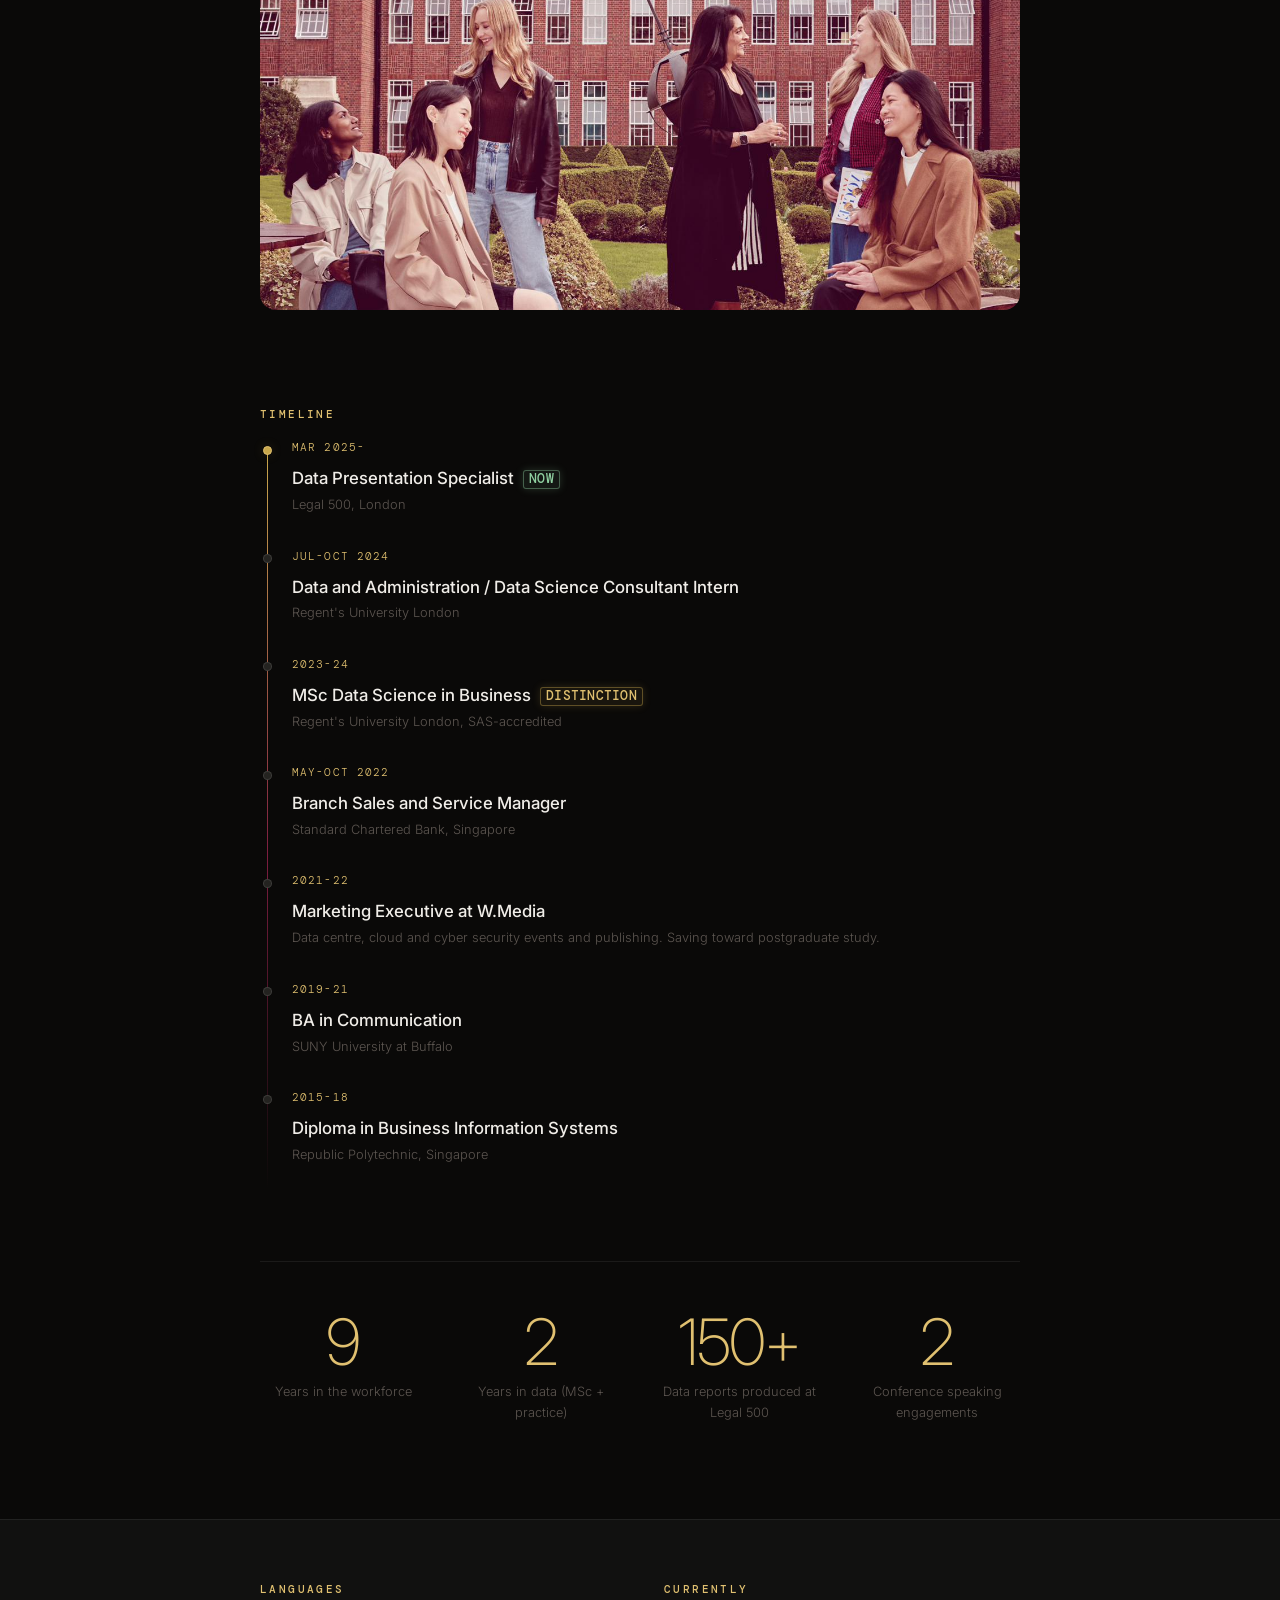
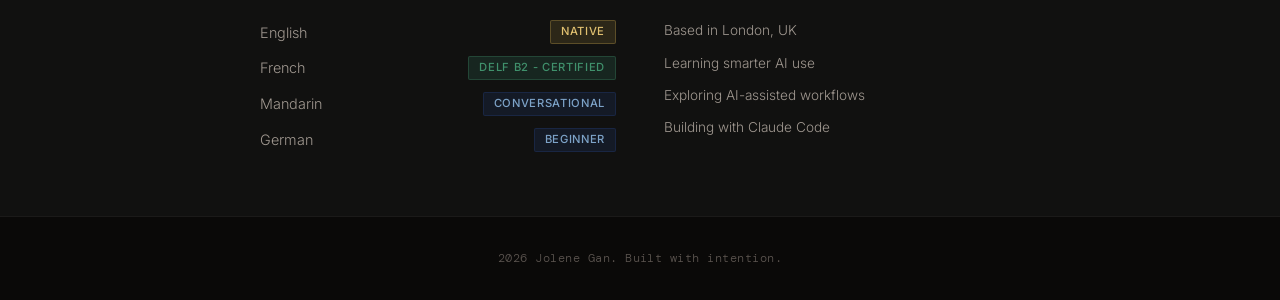
==== commit 2bc24f44: "add accordion expand interaction to about page cards" ====
--- a/about.html
+++ b/about.html
@@ -139,20 +139,48 @@
 
           <div class="ikigai-grid">
             <div class="ikigai-item">
-              <span class="ikigai-label">What I love</span>
-              <span class="ikigai-desc">Tackling work that is both joyful and challenging.</span>
+              <button class="ikigai-toggle" type="button" aria-expanded="false" aria-controls="ikigai-panel-1">
+                <span class="ikigai-label">What I love</span>
+                <span class="ikigai-plus" aria-hidden="true"></span>
+              </button>
+              <div class="ikigai-panel" id="ikigai-panel-1">
+                <div class="ikigai-panel-inner">
+                  <span class="ikigai-desc">Tackling work that is both joyful and challenging.</span>
+                </div>
+              </div>
             </div>
             <div class="ikigai-item">
-              <span class="ikigai-label">What I'm good at</span>
-              <span class="ikigai-desc">Translating complex data into accessible, frictionless insights.</span>
+              <button class="ikigai-toggle" type="button" aria-expanded="false" aria-controls="ikigai-panel-2">
+                <span class="ikigai-label">What I'm good at</span>
+                <span class="ikigai-plus" aria-hidden="true"></span>
+              </button>
+              <div class="ikigai-panel" id="ikigai-panel-2">
+                <div class="ikigai-panel-inner">
+                  <span class="ikigai-desc">Translating complex data into accessible, frictionless insights.</span>
+                </div>
+              </div>
             </div>
             <div class="ikigai-item">
-              <span class="ikigai-label">What the world needs</span>
-              <span class="ikigai-desc">Real solutions that bring personalised care and relief to people who need it.</span>
+              <button class="ikigai-toggle" type="button" aria-expanded="false" aria-controls="ikigai-panel-3">
+                <span class="ikigai-label">What the world needs</span>
+                <span class="ikigai-plus" aria-hidden="true"></span>
+              </button>
+              <div class="ikigai-panel" id="ikigai-panel-3">
+                <div class="ikigai-panel-inner">
+                  <span class="ikigai-desc">Real solutions that bring personalised care and relief to people who need it.</span>
+                </div>
+              </div>
             </div>
             <div class="ikigai-item">
-              <span class="ikigai-label">What I'm paid for</span>
-              <span class="ikigai-desc">Delivering high-value work that goes beyond just paying the bills.</span>
+              <button class="ikigai-toggle" type="button" aria-expanded="false" aria-controls="ikigai-panel-4">
+                <span class="ikigai-label">What I'm paid for</span>
+                <span class="ikigai-plus" aria-hidden="true"></span>
+              </button>
+              <div class="ikigai-panel" id="ikigai-panel-4">
+                <div class="ikigai-panel-inner">
+                  <span class="ikigai-desc">Delivering high-value work that goes beyond just paying the bills.</span>
+                </div>
+              </div>
             </div>
           </div>
 
--- a/css/global.css
+++ b/css/global.css
@@ -104,7 +104,8 @@
   display: flex;
   align-items: center;
   justify-content: space-between;
-  padding: var(--sp-4) var(--sp-8);
+  min-height: 68px;
+  padding: var(--sp-2) var(--sp-8);
   background: rgba(10, 9, 8, 0.85);
   backdrop-filter: blur(16px);
   -webkit-backdrop-filter: blur(16px);
@@ -128,38 +129,80 @@
 }
 
 .nav-links {
-  display: flex;
-  gap: var(--sp-6);
+  position: absolute;
+  left: 62%;
+  bottom: 0;
+  transform: translateX(-50%);
+  display: flex;
+  align-items: flex-end;
+  height: 60px;
+  gap: 8px;
+  padding: 6px 8px 5px;
+}
+
+.nav-links li {
+  height: 100%;
+  display: flex;
+  align-items: flex-end;
+}
+
+.nav-links li:nth-child(1) .nav-link { --nav-bar-height: 34px; }
+.nav-links li:nth-child(2) .nav-link { --nav-bar-height: 40px; }
+.nav-links li:nth-child(3) .nav-link { --nav-bar-height: 46px; }
+.nav-links li:nth-child(4) .nav-link { --nav-bar-height: 52px; }
+
+.nav-links::before {
+  display: none;
 }
 
 .nav-link {
+  height: var(--nav-bar-height, 40px);
+  display: flex;
+  align-items: flex-end;
+  padding: 0 14px 8px;
   font-size: 0.8rem;
   font-weight: 400;
   letter-spacing: 0.08em;
   text-transform: uppercase;
   color: var(--text-secondary);
-  transition: color var(--t-fast) var(--ease);
+  white-space: nowrap;
+  overflow: hidden;
+  background: linear-gradient(180deg, #302b28, #211e1c);
+  border: 0;
+  border-radius: 10px 10px 6px 6px;
+  box-shadow: 0 5px 0 #0d0c0b, 0 8px 18px rgba(0,0,0,0.28);
+  transition:
+    color var(--t-fast) var(--ease),
+    background var(--t-mid) var(--ease),
+    box-shadow var(--t-fast) var(--ease),
+    transform var(--t-mid) var(--ease);
   position: relative;
 }
 
 .nav-link::after {
-  content: '';
-  position: absolute;
-  bottom: -4px; left: 0; right: 0;
-  height: 1px;
-  background: var(--gold);
-  transform: scaleX(0);
-  transform-origin: left;
-  transition: transform var(--t-mid) var(--ease);
+  display: none;
 }
 
 .nav-link:hover,
 .nav-link.active {
   color: var(--text-primary);
-}
-.nav-link:hover::after,
-.nav-link.active::after {
-  transform: scaleX(1);
+  background: linear-gradient(180deg, #8f294e, #671a3a);
+  box-shadow: 0 5px 0 #3f0d24, 0 10px 22px rgba(0,0,0,0.34);
+}
+
+.nav-link:hover {
+  transform: translateY(-2px);
+  box-shadow: 0 7px 0 #3f0d24, 0 12px 24px rgba(0,0,0,0.36);
+}
+
+.nav-link:active {
+  transform: translateY(3px);
+  box-shadow: 0 2px 0 #3f0d24, 0 5px 12px rgba(0,0,0,0.3);
+}
+
+.nav-link:focus-visible {
+  outline: 3px solid var(--gold);
+  outline-offset: 3px;
 }
 
 .nav-toggle {
@@ -296,24 +339,32 @@
 
 /* ── Mobile nav ── */
 @media (max-width: 768px) {
+  .nav { min-height: 60px; }
+
   .nav-links {
     display: none;
     position: fixed;
     top: 60px; left: 0; right: 0;
+    bottom: auto;
+    transform: none;
     height: calc(100dvh - 60px);
     background: transparent;
     flex-direction: column;
     align-items: center;
     justify-content: flex-start;
     padding-top: 12px;
+    border-bottom: 0;
     gap: 16px;
     z-index: 99;
   }
   .nav-links.open { display: flex; }
+  .nav-links::before { display: none; }
+  .nav-links li { height: auto; }
   .nav-toggle { display: flex; }
 
   /* 3D pill buttons for mobile nav links */
   .nav-links .nav-link {
+    height: auto;
     font-size: 0.9rem;
     font-weight: 500;
     letter-spacing: 0.06em;
@@ -326,12 +377,15 @@
     transition: transform 80ms ease, box-shadow 80ms ease, color 80ms ease;
     display: inline-block;
     text-align: center;
+    overflow: visible;
+    border: 0;
   }
   .nav-links .nav-link::after {
     display: none; /* suppress desktop underline indicator on mobile */
   }
   .nav-links .nav-link:hover {
     color: #f5f0e8;
+    transform: none;
   }
   .nav-links .nav-link:active {
     transform: translateY(3px);
@@ -397,4 +451,4 @@
 .footer--photo > * {
   position: relative;
   z-index: 1;
-}+}
--- a/css/about.css
+++ b/css/about.css
@@ -394,7 +394,7 @@
   padding: var(--sp-8);
   display: flex;
   flex-direction: column;
-  gap: var(--sp-3);
+  gap: 0; /* spacing now lives inside the panel so collapsed cards sit flush */
   transition: border-color 0.25s ease;
   text-align: center;
 }
@@ -411,6 +411,96 @@
   color: #3a3530;
 }
 
+/* ── Ikigai accordion: title row toggles the description panel ── */
+.ikigai-toggle {
+  /* strip the UA button chrome so the card looks unchanged */
+  appearance: none;
+  background: none;
+  border: 0;
+  margin: 0;
+  padding: 0;
+  width: 100%;
+  color: inherit;
+  font: inherit;
+  text-align: center;
+  cursor: pointer;
+  display: flex;
+  align-items: center;
+  justify-content: center;
+  gap: var(--sp-3);
+}
+.ikigai-toggle:focus-visible {
+  outline: 2px solid currentColor;
+  outline-offset: 4px;
+  border-radius: var(--r-sm, 4px);
+}
+
+/* Plus icon, drawn from two bars so it needs no icon font */
+.ikigai-plus {
+  position: relative;
+  flex: none;
+  width: 26px;
+  height: 26px;
+  border: 1.5px solid currentColor;
+  border-radius: 50%;
+  color: inherit;
+  opacity: 0.85;
+  transition: transform 0.55s var(--ease), opacity var(--t-fast) var(--ease);
+}
+.ikigai-plus::before,
+.ikigai-plus::after {
+  content: "";
+  position: absolute;
+  top: 50%;
+  left: 50%;
+  background: currentColor;
+  transform: translate(-50%, -50%);
+}
+.ikigai-plus::before { width: 11px; height: 1.5px; }
+.ikigai-plus::after  { width: 1.5px; height: 11px; }
+
+.ikigai-toggle:hover .ikigai-plus { opacity: 1; }
+
+/* Open state: quarter turn takes the plus to an x */
+.ikigai-item.is-open .ikigai-plus {
+  transform: rotate(45deg);
+  opacity: 1;
+}
+
+/* The 0fr to 1fr grid row animates height without a measured pixel value,
+   so it stays correct through resize, rotation and text reflow. */
+.ikigai-panel {
+  display: grid;
+  grid-template-rows: 0fr;
+  opacity: 0;
+  transition: grid-template-rows 0.55s var(--ease),
+              opacity 0.55s var(--ease);
+}
+.ikigai-panel-inner {
+  overflow: hidden;
+  min-height: 0;
+  visibility: hidden;
+  transition: visibility 0s 0.55s;
+}
+.ikigai-item.is-open .ikigai-panel {
+  grid-template-rows: 1fr;
+  opacity: 1;
+}
+.ikigai-item.is-open .ikigai-panel-inner {
+  visibility: visible;
+  transition-delay: 0s;
+}
+/* Restores the gap the collapsed card no longer carries */
+.ikigai-panel-inner .ikigai-desc {
+  display: block;
+  padding-top: var(--sp-3);
+}
+
+@media (prefers-reduced-motion: reduce) {
+  .ikigai-panel,
+  .ikigai-plus { transition-duration: 0.01ms; }
+}
+
 /* Per-card accent colours matching the Ikigai diagram */
 .ikigai-item:nth-child(1) .ikigai-label { color: #5a9e6e; }
 .ikigai-item:nth-child(1):hover         { border-color: #5a9e6e; border-width: 4px; }
@@ -424,8 +514,17 @@
 .ikigai-item:nth-child(4) .ikigai-label { color: #c4773a; }
 .ikigai-item:nth-child(4):hover         { border-color: #c4773a; border-width: 4px; }
 
+/* Plus icon picks up the same accent as its card title */
+.ikigai-item:nth-child(1) .ikigai-plus { color: #5a9e6e; }
+.ikigai-item:nth-child(2) .ikigai-plus { color: #b08a2a; }
+.ikigai-item:nth-child(3) .ikigai-plus { color: #b85c6a; }
+.ikigai-item:nth-child(4) .ikigai-plus { color: #c4773a; }
+
 @media (max-width: 600px) {
   .ikigai-grid { grid-template-columns: 1fr; }
+  /* Comfortable tap target once the cards stack */
+  .ikigai-toggle { min-height: 44px; }
+  .ikigai-plus { width: 30px; height: 30px; }
   .story-img--half,
   .story-img--natural,
   .story-img--left {
